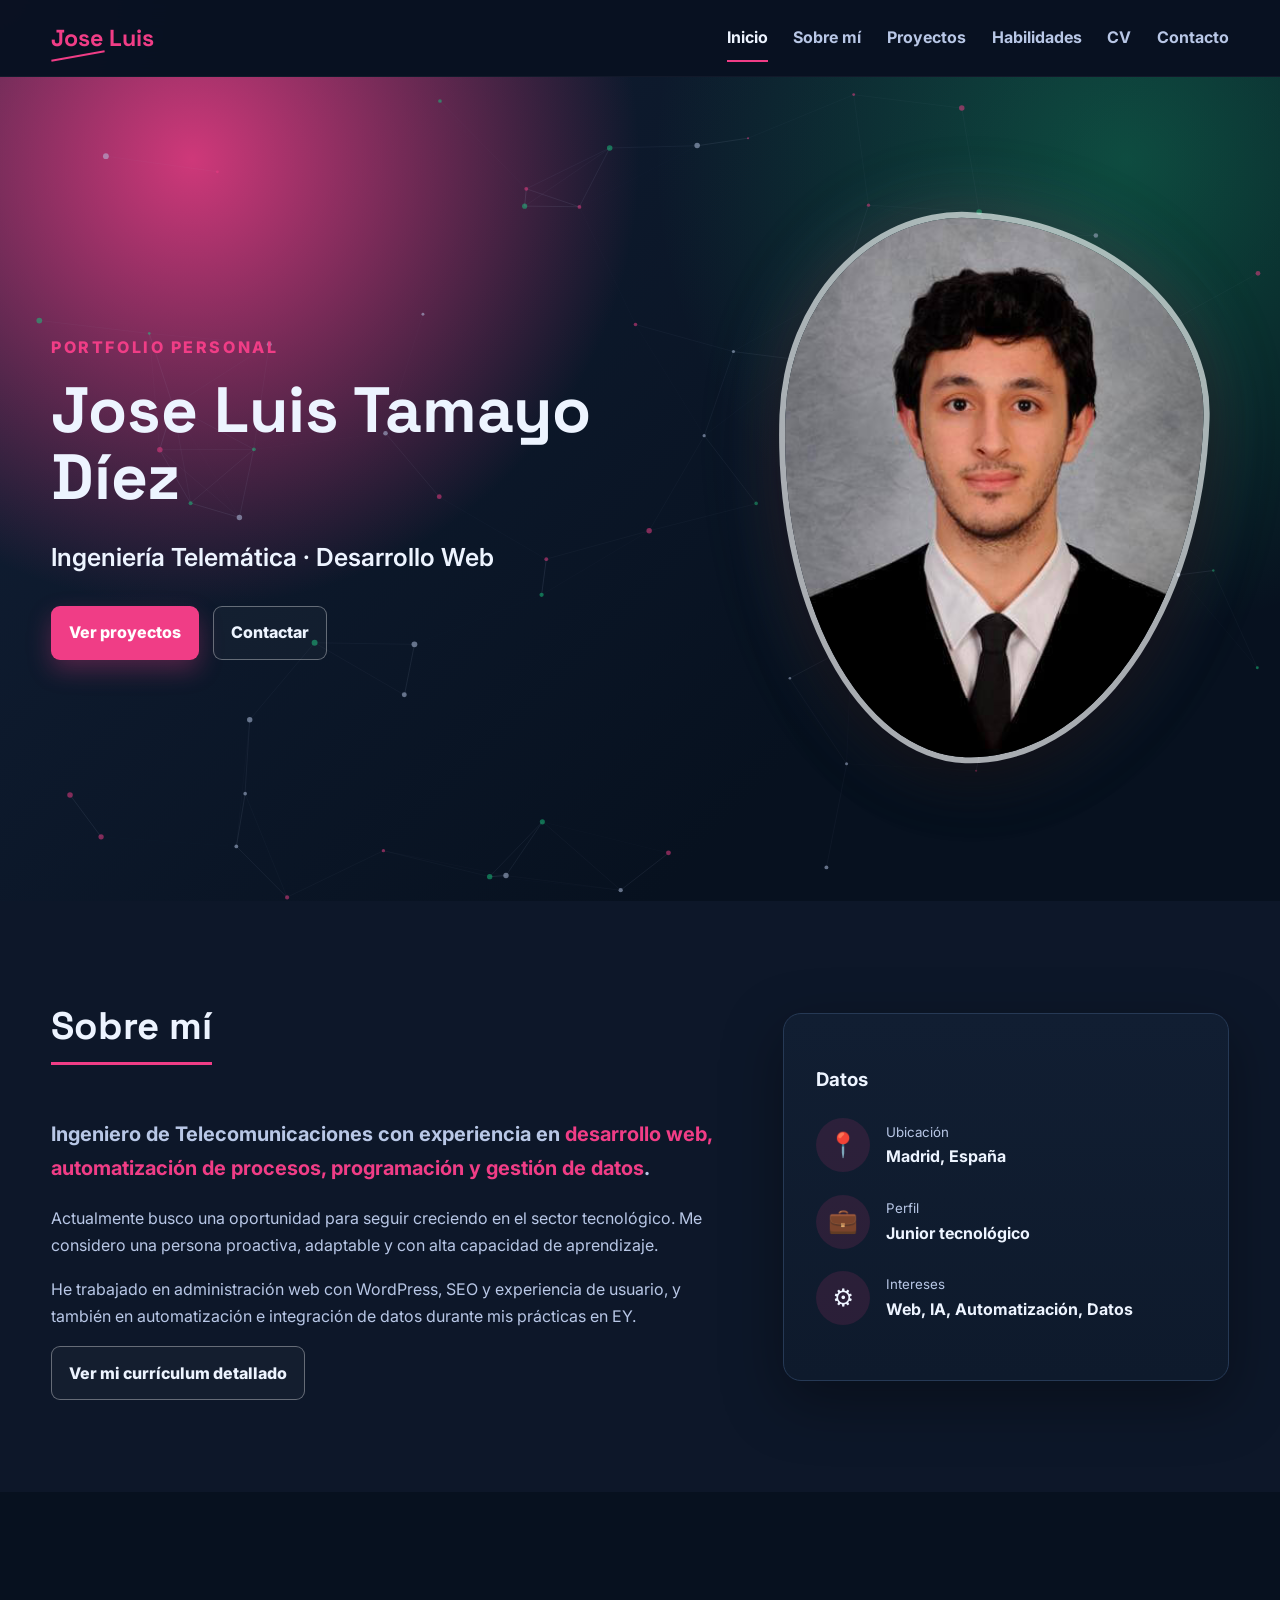
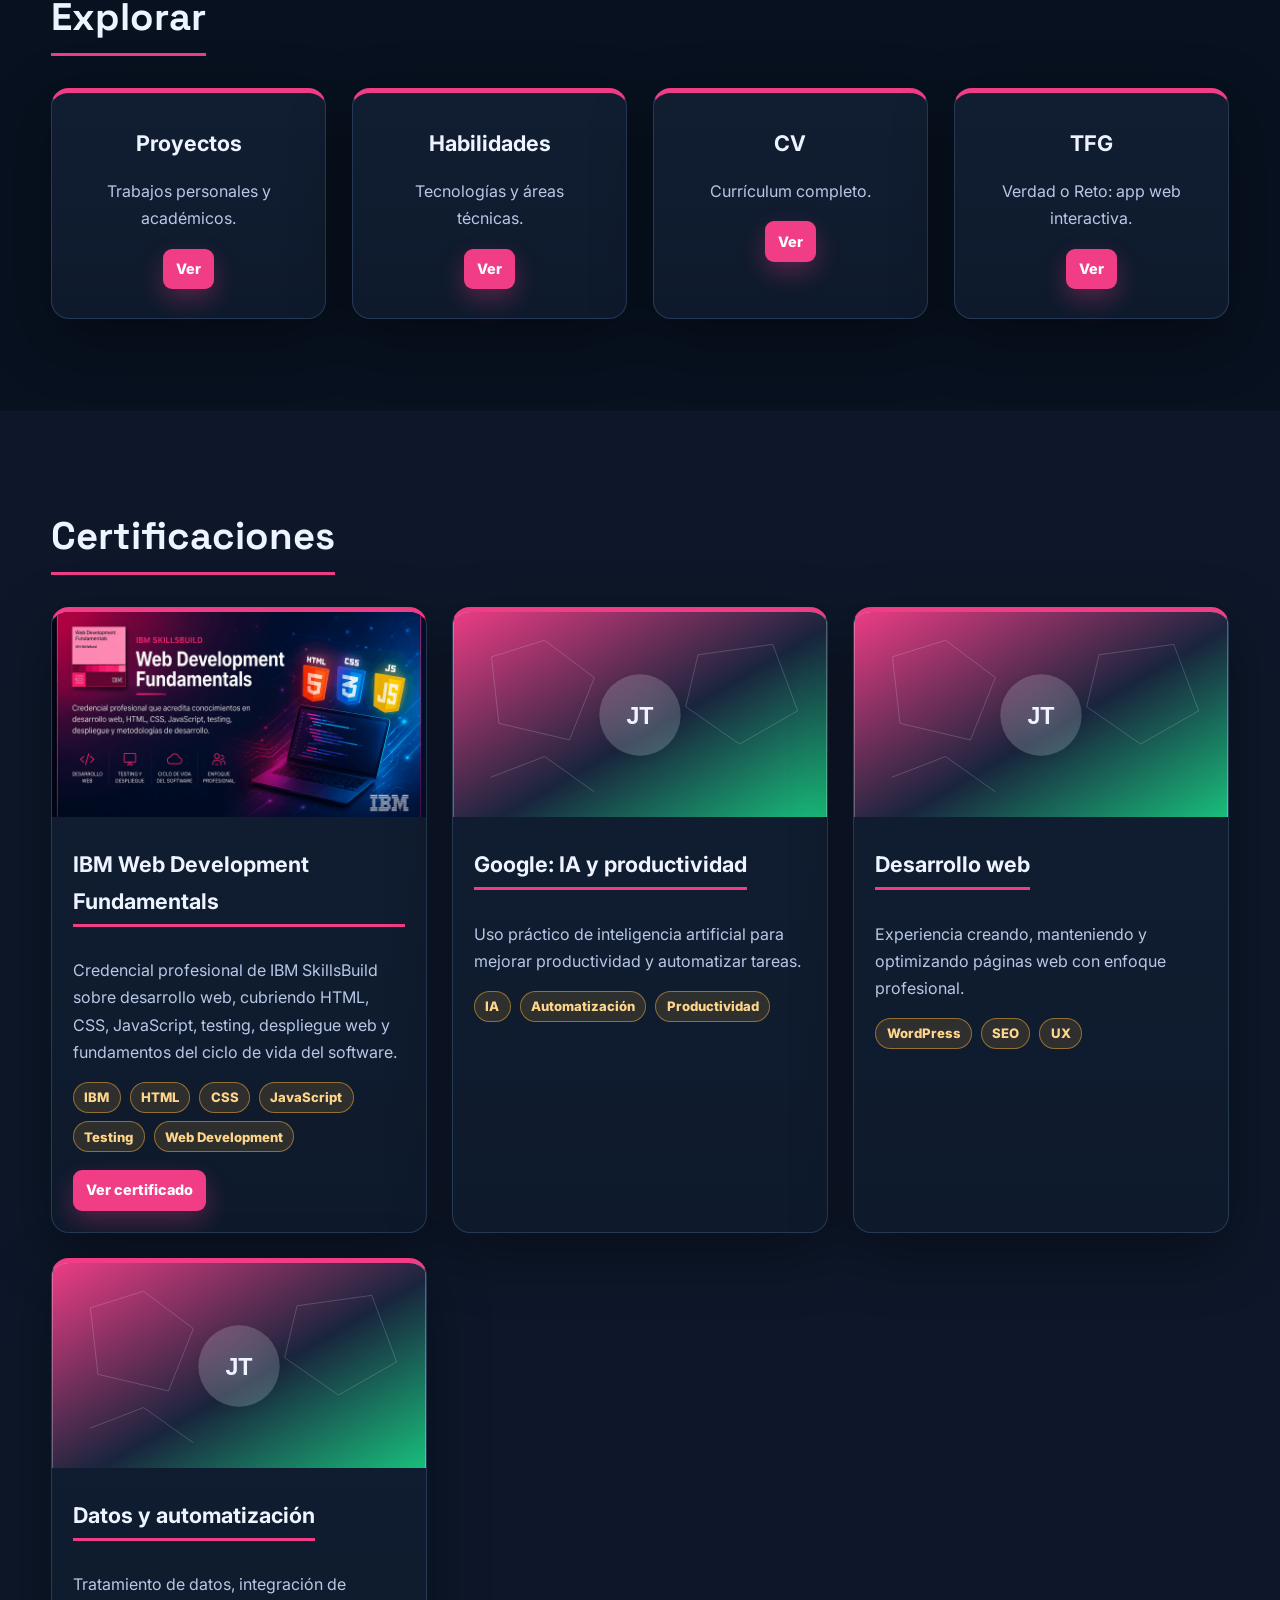
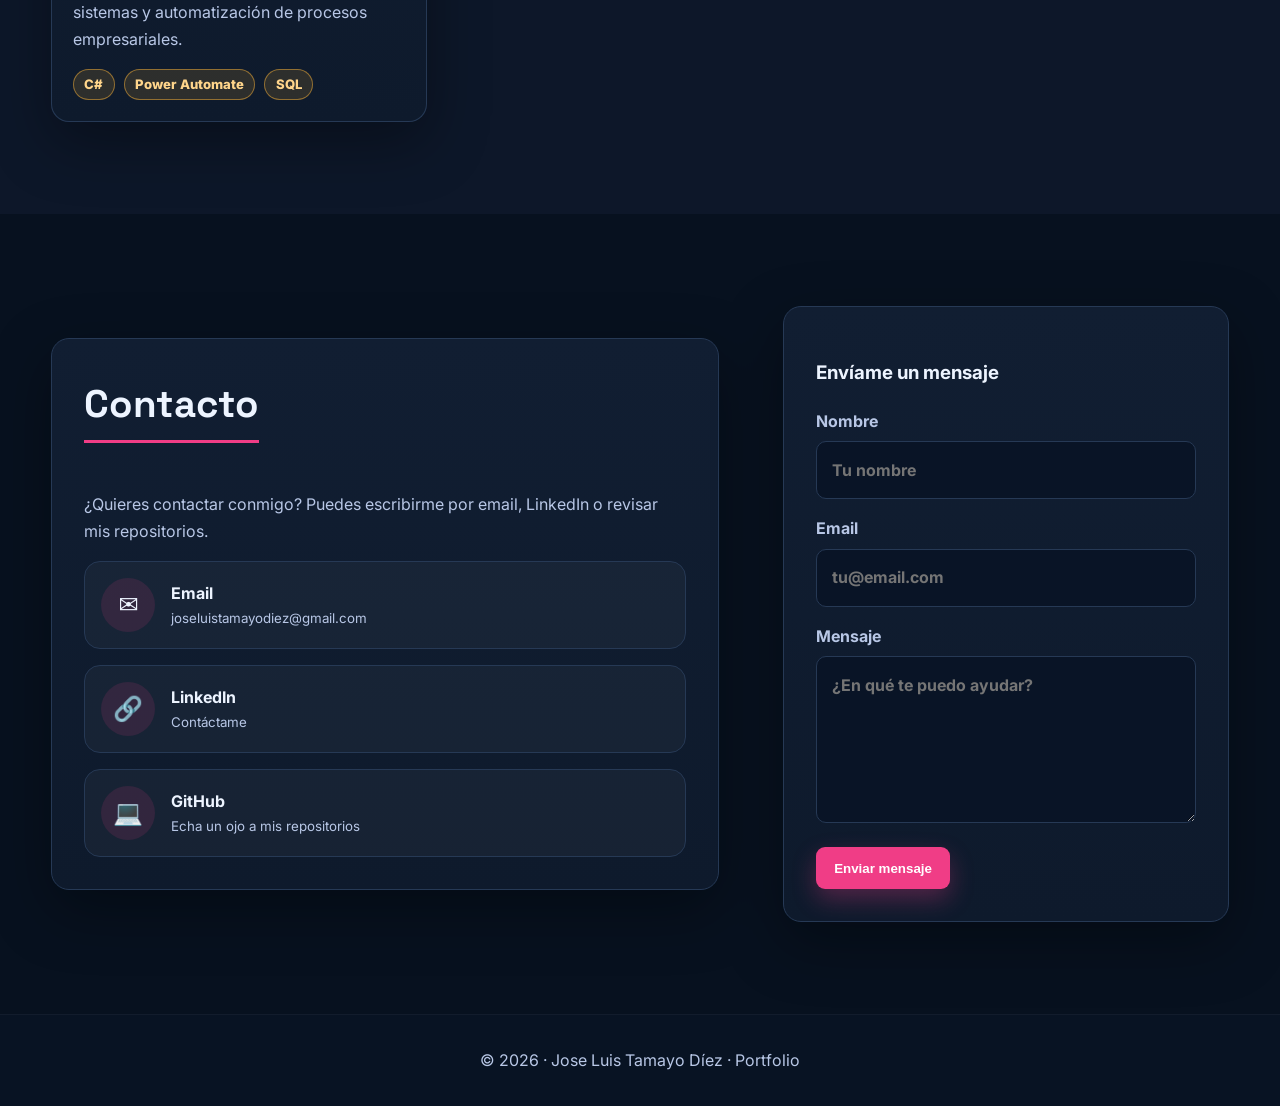
==== index.html @ ef187689 "README, imgs optimizadas, cv, certificado" ====
<!DOCTYPE html>
<html lang="es">

<head>
  <meta charset="UTF-8" />
  <meta name="viewport" content="width=device-width, initial-scale=1.0" />
  <title>Jose Luis Tamayo Díez | Portfolio</title>
  <meta name="description"
    content="Portfolio de Jose Luis Tamayo Díez: Ingeniería Telemática, desarrollo web, automatización, datos y tecnología." />
  <link rel="icon" href="images/favicon.svg" type="image/svg+xml" />
  <link rel="preconnect" href="https://fonts.googleapis.com">
  <link rel="preconnect" href="https://fonts.gstatic.com" crossorigin>
  <link
    href="https://fonts.googleapis.com/css2?family=Inter:wght@400;500;600;700;800&family=Space+Grotesk:wght@500;600;700&display=swap"
    rel="stylesheet">
  <link rel="stylesheet" href="css/styles.css" />
</head>

<body>
  <div id="mouse-glow"></div>
  <nav class="navbar">
    <div class="container nav-inner">
      <a class="brand" href="index.html#inicio">Jose Luis</a>
      <button class="menu-toggle" aria-label="Abrir menú">☰</button>
      <div class="nav-links">
        <a class="active" href="index.html#inicio">Inicio</a>
        <a href="index.html#sobre-mi">Sobre mí</a>
        <a href="proyectos.html">Proyectos</a>
        <a href="habilidades.html">Habilidades</a>
        <a href="cv.html">CV</a>
        <a href="index.html#contacto">Contacto</a>
      </div>
    </div>
  </nav>

  <header id="inicio" class="hero">
    <canvas id="particles"></canvas>
    <div class="container hero-grid">
      <div class="hero-copy reveal">
        <p class="eyebrow">Portfolio personal</p>
        <h1>Jose Luis Tamayo Díez</h1>
        <p id="typewriter" class="subtitle"></p>
        <div class="hero-actions">
          <a class="btn primary" href="proyectos.html">Ver proyectos</a>
          <a class="btn secondary" href="#contacto">Contactar</a>
        </div>
      </div>
      <div class="hero-photo reveal">
        <div class="photo-blob">
          <img src="images/miFoto.jpg" alt="Foto de Jose Luis" />
        </div>
      </div>
    </div>
  </header>

  <section id="sobre-mi" class="section section-alt">
    <div class="container two-columns">
      <div class="reveal">
        <h2>Sobre mí</h2>
        <p class="lead">Ingeniero de Telecomunicaciones con experiencia en <span>desarrollo web, automatización de
            procesos, programación y gestión de datos</span>.</p>
        <p>Actualmente busco una oportunidad para seguir creciendo en el sector tecnológico. Me considero una persona
          proactiva, adaptable y con alta capacidad de aprendizaje.</p>
        <p>He trabajado en administración web con WordPress, SEO y experiencia de usuario, y también en automatización e
          integración de datos durante mis prácticas en EY.</p>
        <a class="btn secondary" href="cv.html">Ver mi currículum detallado</a>
      </div>
      <aside class="panel reveal">
        <h3>Datos</h3>
        <div class="info-item"><span>📍</span>
          <div><small>Ubicación</small><strong>Madrid, España</strong></div>
        </div>
        <div class="info-item"><span>💼</span>
          <div><small>Perfil</small><strong>Junior tecnológico</strong></div>
        </div>
        <div class="info-item"><span>⚙️</span>
          <div><small>Intereses</small><strong>Web, IA, Automatización, Datos</strong></div>
        </div>
      </aside>
    </div>
  </section>

  <section class="section">
    <div class="container">
      <h2>Explorar</h2>
      <div class="cards four">
        <article class="mini-card reveal">
          <h3>Proyectos</h3>
          <p>Trabajos personales y académicos.</p><a class="btn small primary" href="proyectos.html">Ver</a>
        </article>
        <article class="mini-card reveal">
          <h3>Habilidades</h3>
          <p>Tecnologías y áreas técnicas.</p><a class="btn small primary" href="habilidades.html">Ver</a>
        </article>
        <article class="mini-card reveal">
          <h3>CV</h3>
          <p>Currículum completo.</p><a class="btn small primary" href="cv.html">Ver</a>
        </article>
        <article class="mini-card reveal">
          <h3>TFG</h3>
          <p>Verdad o Reto: app web interactiva.</p><a class="btn small primary" href="proyectos.html#tfg">Ver</a>
        </article>
      </div>
    </div>
  </section>

  <section class="section section-alt">
    <div class="container">
      <h2>Certificaciones</h2>
      <div class="cards three">
        <article class="card reveal">
          <img src="images/WDP.png" alt="IBM Web Development Fundamentals">
          <div class="card-body">
            <h3>IBM Web Development Fundamentals</h3>

            <p>
              Credencial profesional de IBM SkillsBuild sobre desarrollo web,
              cubriendo HTML, CSS, JavaScript, testing, despliegue web
              y fundamentos del ciclo de vida del software.
            </p>

            <div class="tags">
              <span>IBM</span>
              <span>HTML</span>
              <span>CSS</span>
              <span>JavaScript</span>
              <span>Testing</span>
              <span>Web Development</span>
            </div>

            <a class="btn small primary cert-btn" href="pdfs/IBMDesign.pdf" target="_blank">
              Ver certificado
            </a>
          </div>
        </article>
        <article class="card reveal">
          <img src="images/cert-ai.svg" alt="Certificación IA" />
          <div class="card-body">
            <h3>Google: IA y productividad</h3>
            <p>Uso práctico de inteligencia artificial para mejorar productividad y automatizar tareas.</p>
            <div class="tags"><span>IA</span><span>Automatización</span><span>Productividad</span></div>
          </div>
        </article>
        <article class="card reveal">
          <img src="images/cert-web.svg" alt="Desarrollo web" />
          <div class="card-body">
            <h3>Desarrollo web</h3>
            <p>Experiencia creando, manteniendo y optimizando páginas web con enfoque profesional.</p>
            <div class="tags"><span>WordPress</span><span>SEO</span><span>UX</span></div>
          </div>
        </article>
        <article class="card reveal">
          <img src="images/cert-data.svg" alt="Datos y automatización" />
          <div class="card-body">
            <h3>Datos y automatización</h3>
            <p>Tratamiento de datos, integración de sistemas y automatización de procesos empresariales.</p>
            <div class="tags"><span>C#</span><span>Power Automate</span><span>SQL</span></div>
          </div>
        </article>
      </div>
    </div>
  </section>

  <section id="contacto" class="section">
    <div class="container two-columns">
      <div class="panel reveal">
        <h2>Contacto</h2>
        <p>¿Quieres contactar conmigo? Puedes escribirme por email, LinkedIn o revisar mis repositorios.</p>
        <a class="contact-card" href="mailto:joseluistamayodiez@gmail.com"><span>✉️</span>
          <div><strong>Email</strong><small>joseluistamayodiez@gmail.com</small></div>
        </a>
        <a class="contact-card" href="https://www.linkedin.com/in/jose-luis-tamayo-diez/"
          target="_blank"><span>🔗</span>
          <div><strong>LinkedIn</strong><small>Contáctame</small></div>
        </a>
        <a class="contact-card" href="https://github.com/jltamayo2018" target="_blank"><span>💻</span>
          <div><strong>GitHub</strong><small>Echa un ojo a mis repositorios</small></div>
        </a>
      </div>
      <form class="panel reveal" name="contacto" method="POST" data-netlify="true" action="gracias.html">
        <input type="hidden" name="form-name" value="contacto" />
        <h3>Envíame un mensaje</h3>
        <label>Nombre<input name="nombre" required placeholder="Tu nombre" /></label>
        <label>Email<input name="email" type="email" required placeholder="tu@email.com" /></label>
        <label>Mensaje<textarea name="mensaje" rows="5" required
            placeholder="¿En qué te puedo ayudar?"></textarea></label>
        <button class="btn primary" type="submit">Enviar mensaje</button>
      </form>
    </div>
  </section>

  <button id="back-to-top" title="Volver arriba">↑</button>
  <footer>© 2026 · Jose Luis Tamayo Díez · Portfolio</footer>
  <script src="js/main.js"></script>
</body>

</html>
---- css/styles.css ----
:root {
    --bg: #07111f;
    --bg2: #0d1729;
    --panel: #111e32;
    --panel2: #0e1a2c;
    --txt: #edf4ff;
    --muted: #b8c7e6;
    --accent: #f03d86;
    --accent2: #19c37d;
    --gold: #d59b36;
    --border: #263955;
    --shadow: 0 20px 60px rgba(0, 0, 0, .35)
}

* {
    box-sizing: border-box
}

html {
    scroll-behavior: smooth
}

body {
    margin: 0;
    background: var(--bg);
    color: var(--txt);
    font-family: Inter, system-ui, sans-serif;
    font-size: 16px;
    line-height: 1.7
}

a {
    color: inherit;
    text-decoration: none
}

.container {
    width: min(1180px, 92%);
    margin-inline: auto
}

.navbar {
    position: sticky;
    top: 0;
    z-index: 50;
    background: rgba(9, 18, 34, .94);
    backdrop-filter: blur(14px);
    border-bottom: 1px solid rgba(255, 255, 255, .04)
}

.nav-inner {
    height: 76px;
    display: flex;
    align-items: center;
    justify-content: space-between
}

.brand {
    font-family: 'Space Grotesk', sans-serif;
    font-size: 1.45rem;
    font-weight: 700;
    color: var(--accent)
}

.brand:after {
    content: '';
    display: block;
    width: 54px;
    height: 2px;
    background: var(--accent);
    transform: rotate(-10deg);
    margin-top: -4px
}

.nav-links {
    display: flex;
    gap: 1.6rem;
    align-items: center
}

.nav-links a {
    font-weight: 700;
    color: var(--muted);
    position: relative
}

.nav-links a:hover,
.nav-links .active {
    color: var(--txt)
}

.nav-links a::after {
    content: '';
    position: absolute;
    left: 0;
    bottom: -10px;
    width: 0;
    height: 2px;
    background: var(--accent);
    transition: .25s
}

.nav-links a:hover::after,
.nav-links .active::after {
    width: 100%
}

.menu-toggle {
    display: none;
    background: none;
    border: 0;
    color: var(--txt);
    font-size: 1.8rem
}

.hero,
.page-hero {
    position: relative;
    overflow: hidden;
    background: radial-gradient(circle at 15% 10%, rgba(240, 61, 134, .85), transparent 34%), radial-gradient(circle at 88% 10%, rgba(25, 195, 125, .32), transparent 35%), linear-gradient(135deg, #122037 0%, #07111f 70%)
}

.hero {
    min-height: calc(100vh - 76px);
    display: flex;
    align-items: center
}

.page-hero {
    height: 320px;
    display: flex;
    align-items: center
}

.hero-grid {
    position: relative;
    z-index: 2;
    display: grid;
    grid-template-columns: 1.15fr .85fr;
    gap: 4rem;
    align-items: center
}

.hero h1,
.page-hero h1 {
    font-family: 'Space Grotesk', sans-serif;
    font-size: clamp(2.5rem, 5vw, 4.8rem);
    line-height: 1.05;
    margin: .2rem 0 1rem
}

.page-hero .container {
    position: relative;
    z-index: 2
}

.page-hero h1 {
    font-size: clamp(2.7rem, 5vw, 4.2rem)
}

.subtitle {
    font-size: clamp(1.1rem, 2vw, 1.55rem);
    font-weight: 600;
    color: var(--txt);
    min-height: 2.2rem
}

.eyebrow {
    text-transform: uppercase;
    letter-spacing: .16em;
    color: var(--accent);
    font-weight: 800
}

.hero-actions {
    display: flex;
    gap: .9rem;
    flex-wrap: wrap;
    margin-top: 1.7rem
}

.btn {
    display: inline-flex;
    align-items: center;
    justify-content: center;
    border-radius: 9px;
    padding: .78rem 1.05rem;
    font-weight: 800;
    border: 1px solid transparent;
    transition: .25s
}

.btn.primary {
    background: var(--accent);
    color: white;
    box-shadow: 0 10px 25px rgba(240, 61, 134, .3)
}

.btn.primary:hover {
    transform: translateY(-2px);
    box-shadow: 0 14px 34px rgba(240, 61, 134, .45)
}

.btn.secondary {
    border-color: rgba(255, 255, 255, .35);
    color: var(--txt);
    background: rgba(255, 255, 255, .03)
}

.btn.secondary:hover {
    border-color: var(--accent);
    color: white
}

.btn.small {
    padding: .45rem .75rem;
    font-size: .9rem
}

.hero-photo {
    display: flex;
    justify-content: center;
    align-items: center;
}

.photo-blob {
    width: min(430px, 100%);
    aspect-ratio: 0.78;
    overflow: hidden;
    border: 6px solid rgba(255, 255, 255, .65);
    border-radius: 42% 58% 54% 46% / 38% 36% 64% 62%;
    box-shadow:
        0 25px 50px rgba(0, 0, 0, .45),
        0 0 70px rgba(240, 61, 134, .18),
        0 0 90px rgba(25, 195, 125, .12);
    transform: rotate(2deg);
}

.photo-blob img {
    width: 100%;
    height: 100%;
    object-fit: cover;
    object-position: center;
    transform: rotate(-2deg) scale(1.04);
    display: block;
}

.section {
    padding: 92px 0
}

.section-alt {
    background: var(--bg2)
}

h2 {
    font-family: 'Space Grotesk', sans-serif;
    font-size: clamp(2rem, 3vw, 2.8rem);
    margin: 0 0 2rem;
    display: inline-block;
    position: relative
}

h2::after,
.card h3::after {
    content: '';
    display: block;
    width: 100%;
    height: 3px;
    background: var(--accent);
    margin-top: .25rem
}

.lead {
    font-size: 1.25rem;
    font-weight: 700
}

.lead span {
    color: var(--accent)
}

p {
    color: var(--muted)
}

.two-columns {
    display: grid;
    grid-template-columns: 1.2fr .8fr;
    gap: 4rem;
    align-items: center
}

.panel,
.mini-card,
.card {
    background: linear-gradient(180deg, var(--panel), var(--panel2));
    border: 1px solid var(--border);
    border-radius: 18px;
    box-shadow: var(--shadow)
}

.panel {
    padding: 2rem
}

.info-item {
    display: flex;
    gap: 1rem;
    align-items: center;
    margin: 1.4rem 0
}

.info-item span,
.contact-card span {
    width: 54px;
    height: 54px;
    display: grid;
    place-items: center;
    border-radius: 50%;
    background: rgba(240, 61, 134, .12);
    font-size: 1.5rem
}

.info-item small,
.contact-card small {
    display: block;
    color: var(--muted)
}

.info-item strong {
    color: var(--txt)
}

.cards {
    display: grid;
    gap: 1.6rem
}

.cards.three {
    grid-template-columns: repeat(3, 1fr)
}

.cards.four {
    grid-template-columns: repeat(4, 1fr)
}

.mini-card {
    padding: 1.8rem;
    text-align: center;
    border-top: 5px solid var(--accent)
}

.mini-card h3 {
    font-size: 1.35rem;
    margin: .2rem 0
}

.card {
    overflow: hidden;
    border-top: 5px solid var(--accent);
    transition: .25s
}

.card:hover {
    transform: translateY(-7px);
    border-color: rgba(240, 61, 134, .75)
}

.card img {
    width: 100%;
    height: 205px;
    object-fit: cover;
    background: #eaf1ff
}

.skill img {
    height: 170px
}

.card-body {
    padding: 1.3rem
}

.card h3 {
    display: inline-block;
    margin: 0 0 .9rem;
    font-size: 1.35rem
}

.card ul {
    color: var(--txt);
    padding-left: 1.2rem
}

.tags {
    display: flex;
    gap: .55rem;
    flex-wrap: wrap;
    margin-top: 1rem
}

.tags span {
    font-size: .82rem;
    font-weight: 800;
    color: #ffd58b;
    background: rgba(213, 155, 54, .16);
    border: 1px solid rgba(213, 155, 54, .6);
    border-radius: 999px;
    padding: .2rem .65rem
}

.contact-card {
    display: flex;
    align-items: center;
    gap: 1rem;
    background: rgba(255, 255, 255, .035);
    border: 1px solid var(--border);
    border-radius: 16px;
    padding: 1rem;
    margin-top: 1rem
}

.contact-card:hover {
    border-color: var(--accent)
}

form label {
    display: block;
    color: var(--muted);
    font-weight: 700;
    margin-bottom: 1rem
}

input,
textarea {
    width: 100%;
    margin-top: .4rem;
    background: #091426;
    border: 1px solid var(--border);
    color: var(--txt);
    border-radius: 10px;
    padding: .9rem;
    font: inherit
}

input:focus,
textarea:focus {
    outline: 2px solid rgba(240, 61, 134, .35);
    border-color: var(--accent)
}

footer {
    text-align: center;
    padding: 2rem;
    color: var(--muted);
    background: #081323;
    border-top: 1px solid rgba(255, 255, 255, .04)
}

#back-to-top {
    position: fixed;
    right: 28px;
    bottom: 28px;
    width: 58px;
    height: 58px;
    border-radius: 50%;
    border: 0;
    background: var(--accent);
    color: white;
    font-size: 2rem;
    font-weight: 800;
    box-shadow: 0 12px 30px rgba(240, 61, 134, .35);
    opacity: 0;
    visibility: hidden;
    transition: .25s;
    z-index: 40
}

#back-to-top.show {
    opacity: 1;
    visibility: visible
}

.page-content {
    margin-top: -40px;
    position: relative;
    z-index: 3;
    padding-bottom: 80px
}

.cv-panel {
    max-width: 850px;
    margin: auto
}

#particles {
    position: absolute;
    inset: 0;
    width: 100%;
    height: 100%;
    opacity: .8
}

#mouse-glow {
    position: fixed;
    width: 420px;
    height: 420px;
    border-radius: 50%;
    background: radial-gradient(circle, rgba(240, 61, 134, .13), transparent 60%);
    pointer-events: none;
    z-index: 0;
    transform: translate(-50%, -50%)
}

.reveal {
    opacity: 0;
    transform: translateY(35px);
    transition: opacity .7s ease, transform .7s ease
}

.reveal.visible {
    opacity: 1;
    transform: translateY(0)
}

@media(max-width:900px) {
    .menu-toggle {
        display: block
    }

    .nav-links {
        display: none;
        position: absolute;
        top: 76px;
        left: 0;
        right: 0;
        background: #091222;
        padding: 1rem 4%;
        flex-direction: column;
        align-items: flex-start
    }

    .nav-links.open {
        display: flex
    }

    .hero-grid,
    .two-columns {
        grid-template-columns: 1fr
    }

    .cards.three,
    .cards.four {
        grid-template-columns: 1fr
    }

    .hero {
        padding: 70px 0
    }

    .hero-photo {
        order: -1
    }

    .photo-blob {
        max-width: 310px;
    }

    .section {
        padding: 70px 0
    }

    .page-hero {
        height: 260px
    }
}

.project-carousel {
  position: relative;
  width: 100%;
  height: 205px;
  overflow: hidden;
  background: #eaf1ff;
}

.project-carousel .carousel-slide {
  display: none;
  width: 100%;
  height: 100%;
  object-fit: cover;
}

.project-carousel .carousel-slide.active {
  display: block;
}

.carousel-btn {
  position: absolute;
  top: 50%;
  transform: translateY(-50%);
  z-index: 5;
  width: 42px;
  height: 42px;
  border: 0;
  border-radius: 50%;
  background: rgba(255, 255, 255, .65);
  color: #0d1729;
  font-size: 2rem;
  line-height: 1;
  cursor: pointer;
}

.carousel-btn.prev {
  left: 10px;
}

.carousel-btn.next {
  right: 10px;
}

.project-actions {
  display: flex;
  gap: .6rem;
  flex-wrap: wrap;
  margin-top: 1.2rem;
}

/* =========================
   CV PAGE
========================= */

.cv-layout {
    display: grid;
    grid-template-columns: 340px 1fr;
    gap: 2rem;
    align-items: start;
}

.cv-sidebar,
.cv-main {
    display: flex;
    flex-direction: column;
    gap: 1.5rem;
}

.cv-profile {
    text-align: center;
}

.cv-profile img {
    width: 180px;
    height: 180px;
    object-fit: cover;
    border-radius: 50%;
    border: 4px solid var(--accent);
    margin-bottom: 1rem;
}

.cv-role {
    color: var(--accent);
    font-weight: 800;
    text-transform: uppercase;
    letter-spacing: .08em;
    font-size: .85rem;
    margin-bottom: .5rem;
}

.cv-profile h2 {
    margin: 0 0 1rem;
    font-size: 1.6rem;
}

.cv-profile h2::after {
    display: none;
}

.cv-item {
    padding-bottom: 1.2rem;
    margin-bottom: 1.2rem;
    border-bottom: 1px solid rgba(255,255,255,.08);
}

.cv-item:last-child {
    border-bottom: 0;
    margin-bottom: 0;
    padding-bottom: 0;
}

.cv-item h4 {
    color: var(--accent);
    margin: 0 0 .35rem;
}

.cv-item small {
    display: block;
    color: var(--muted);
    font-weight: 700;
    margin-bottom: .75rem;
}

.cv-item.compact {
    display: flex;
    justify-content: space-between;
    align-items: center;
}

.cv-item.compact h4,
.cv-item.compact small {
    margin: 0;
}

.cv-skills {
    display: grid;
    grid-template-columns: repeat(2, 1fr);
    gap: 1.2rem;
}

.cv-skills h4 {
    color: var(--accent);
    margin-bottom: .35rem;
}

.cv-skills p {
    margin: 0;
}

.cv-main h3,
.cv-sidebar h3 {
    margin-top: 0;
}

.cv-main h3::after,
.cv-sidebar h3::after {
    width: 100%;
}

@media(max-width: 900px) {

    .cv-layout {
        grid-template-columns: 1fr;
    }

    .cv-skills {
        grid-template-columns: 1fr;
    }

    .cv-item.compact {
        flex-direction: column;
        align-items: flex-start;
        gap: .3rem;
    }

    .cv-profile img {
        width: 150px;
        height: 150px;
    }
}

.cv-contact h3 {
    padding-bottom: .8rem;
    border-bottom: 1px solid rgba(255, 255, 255, .08);
    margin-bottom: 1.2rem;
}

.cv-contact-item {
    display: flex;
    align-items: center;
    gap: .9rem;
    color: var(--muted);
    margin-bottom: 1rem;
}

.cv-contact-item:last-child {
    margin-bottom: 0;
}

.cv-contact-item span {
    color: var(--accent);
    font-size: 1.25rem;
    width: 24px;
    display: inline-flex;
    justify-content: center;
}

.cv-contact-item p {
    margin: 0;
    line-height: 1.4;
}

.cv-contact-item:hover p {
    color: var(--txt);
}

.cert-btn {
    margin-top: 18px;
}
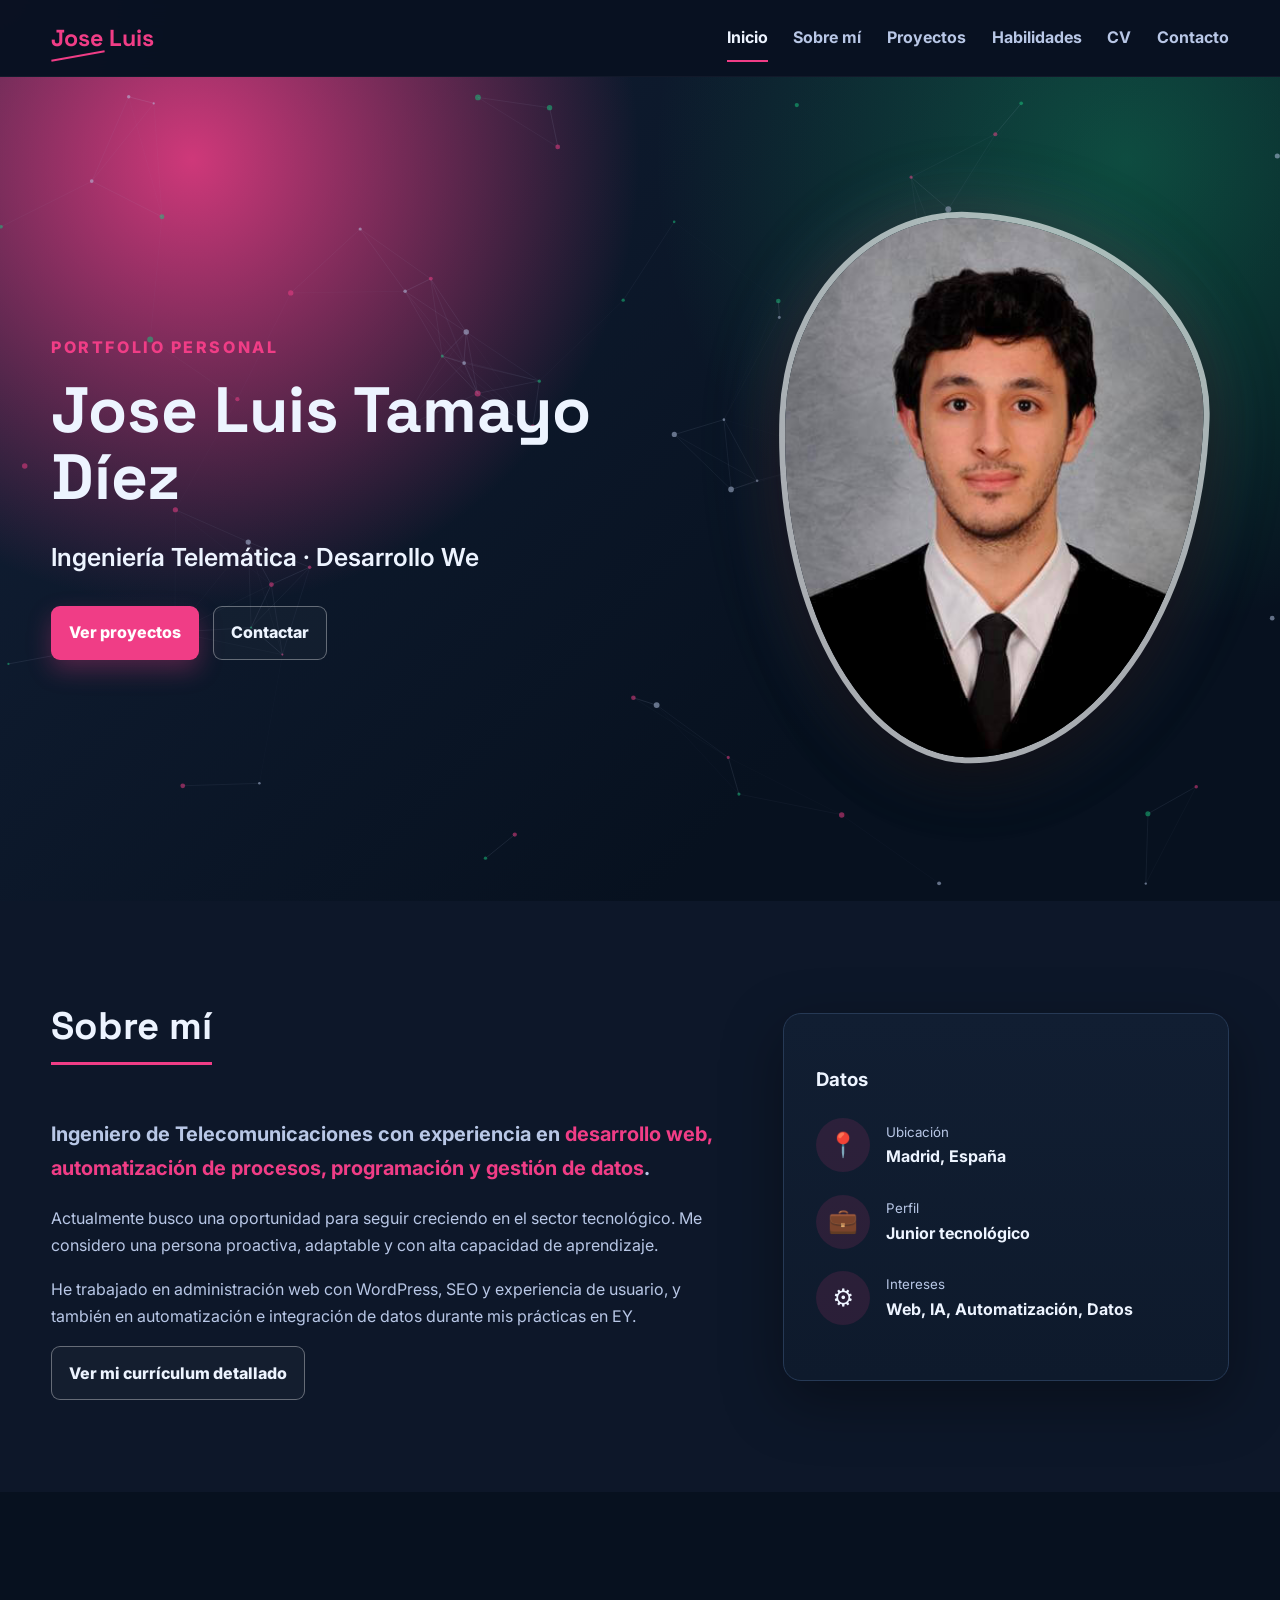
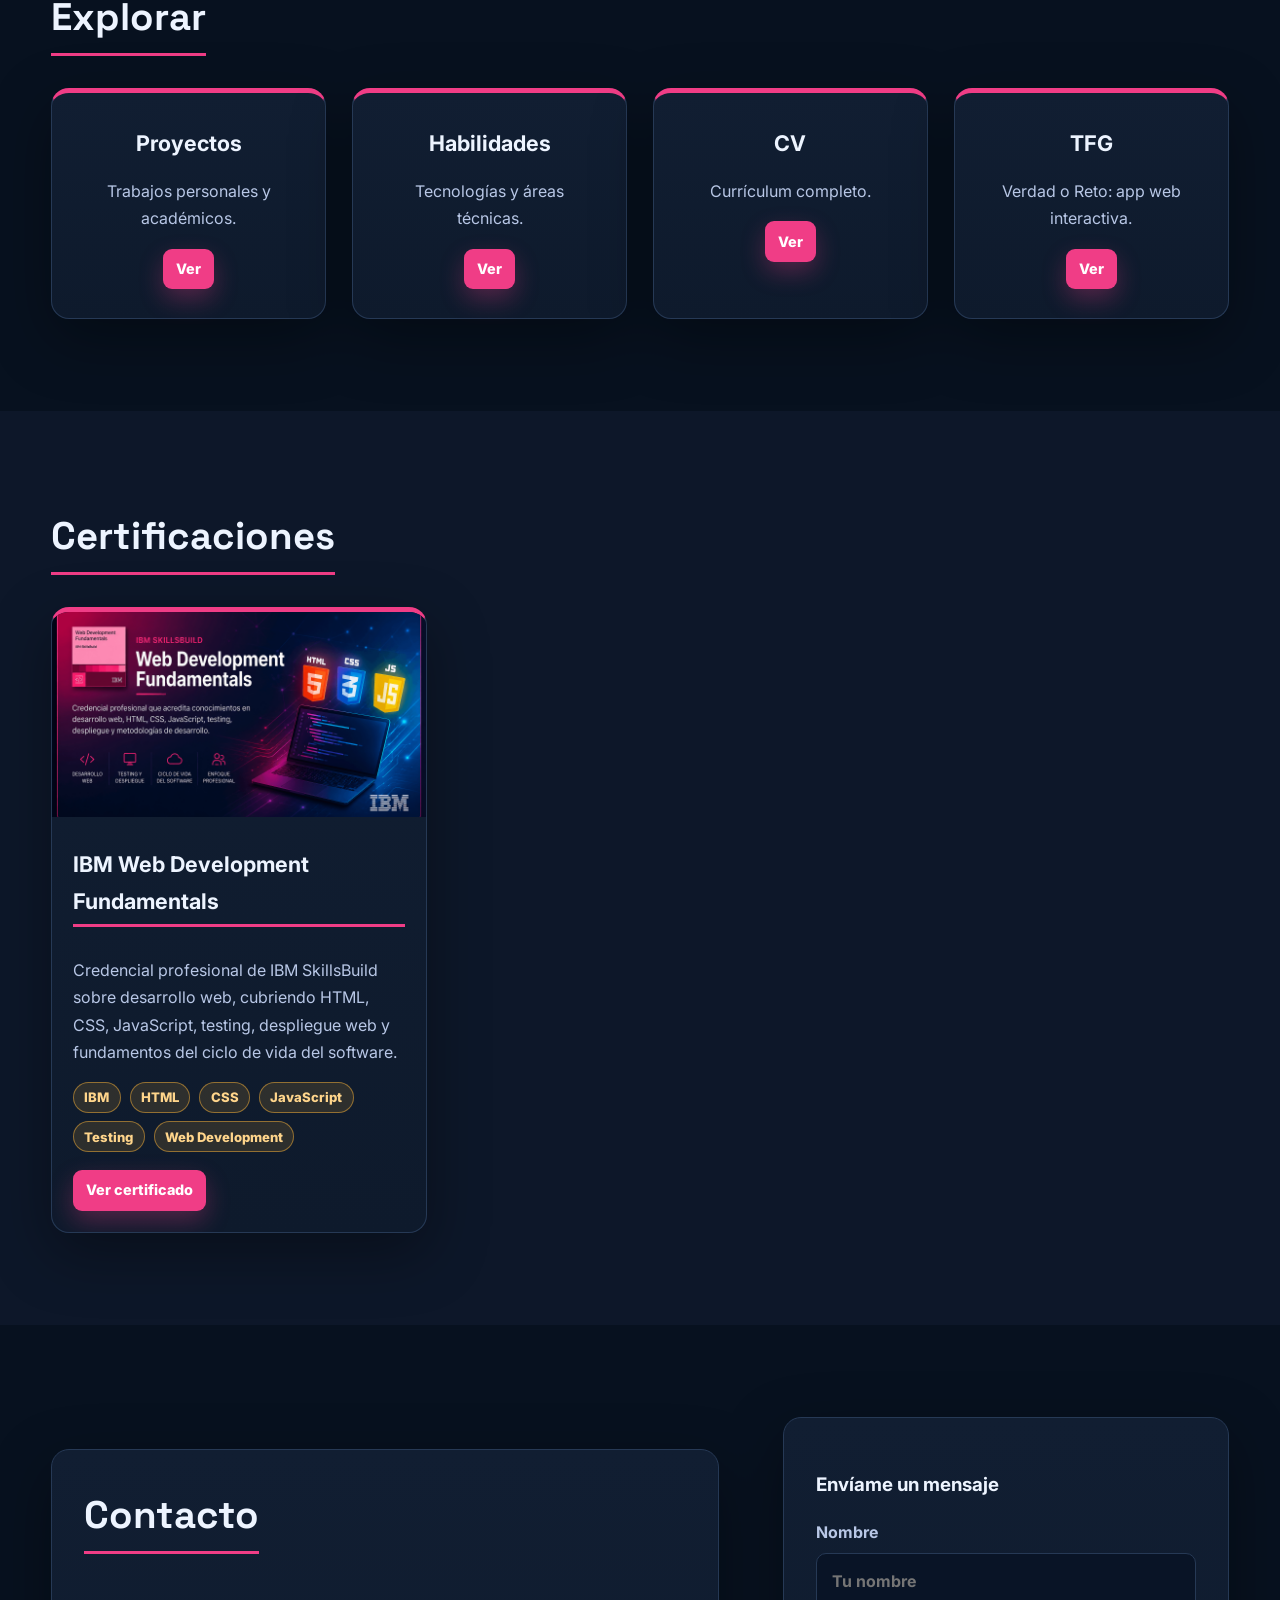
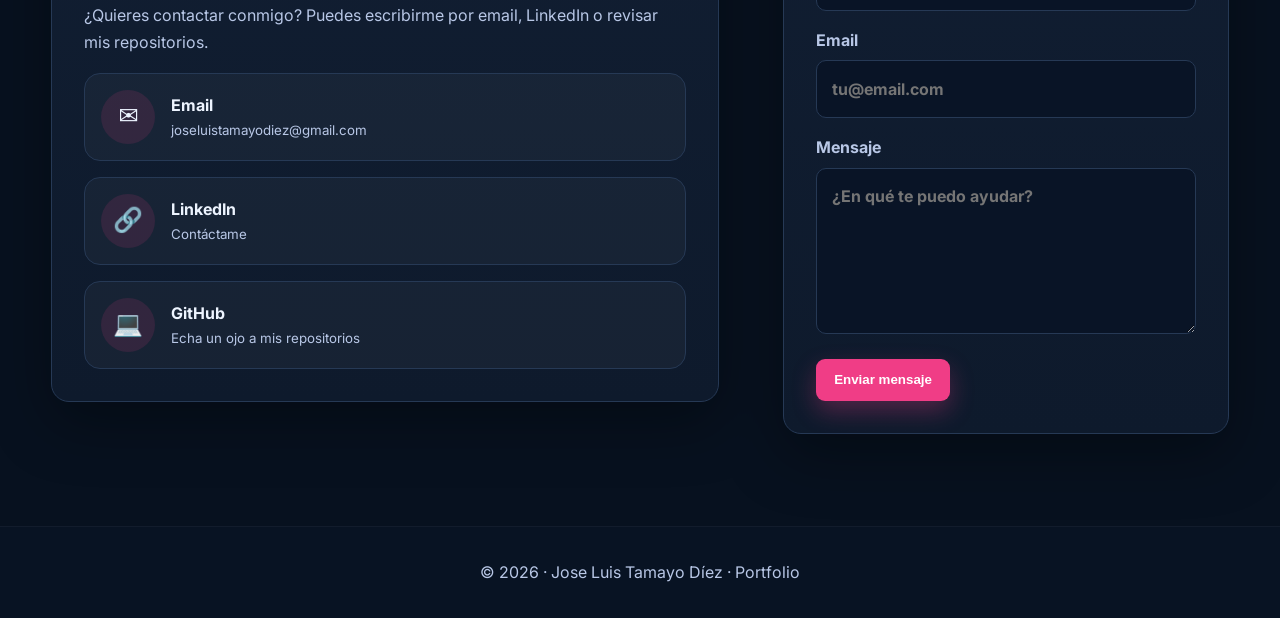
==== commit 695e1e2f: "certificados" ====
--- a/index.html
+++ b/index.html
@@ -133,30 +133,6 @@
             </a>
           </div>
         </article>
-        <article class="card reveal">
-          <img src="images/cert-ai.svg" alt="Certificación IA" />
-          <div class="card-body">
-            <h3>Google: IA y productividad</h3>
-            <p>Uso práctico de inteligencia artificial para mejorar productividad y automatizar tareas.</p>
-            <div class="tags"><span>IA</span><span>Automatización</span><span>Productividad</span></div>
-          </div>
-        </article>
-        <article class="card reveal">
-          <img src="images/cert-web.svg" alt="Desarrollo web" />
-          <div class="card-body">
-            <h3>Desarrollo web</h3>
-            <p>Experiencia creando, manteniendo y optimizando páginas web con enfoque profesional.</p>
-            <div class="tags"><span>WordPress</span><span>SEO</span><span>UX</span></div>
-          </div>
-        </article>
-        <article class="card reveal">
-          <img src="images/cert-data.svg" alt="Datos y automatización" />
-          <div class="card-body">
-            <h3>Datos y automatización</h3>
-            <p>Tratamiento de datos, integración de sistemas y automatización de procesos empresariales.</p>
-            <div class="tags"><span>C#</span><span>Power Automate</span><span>SQL</span></div>
-          </div>
-        </article>
       </div>
     </div>
   </section>
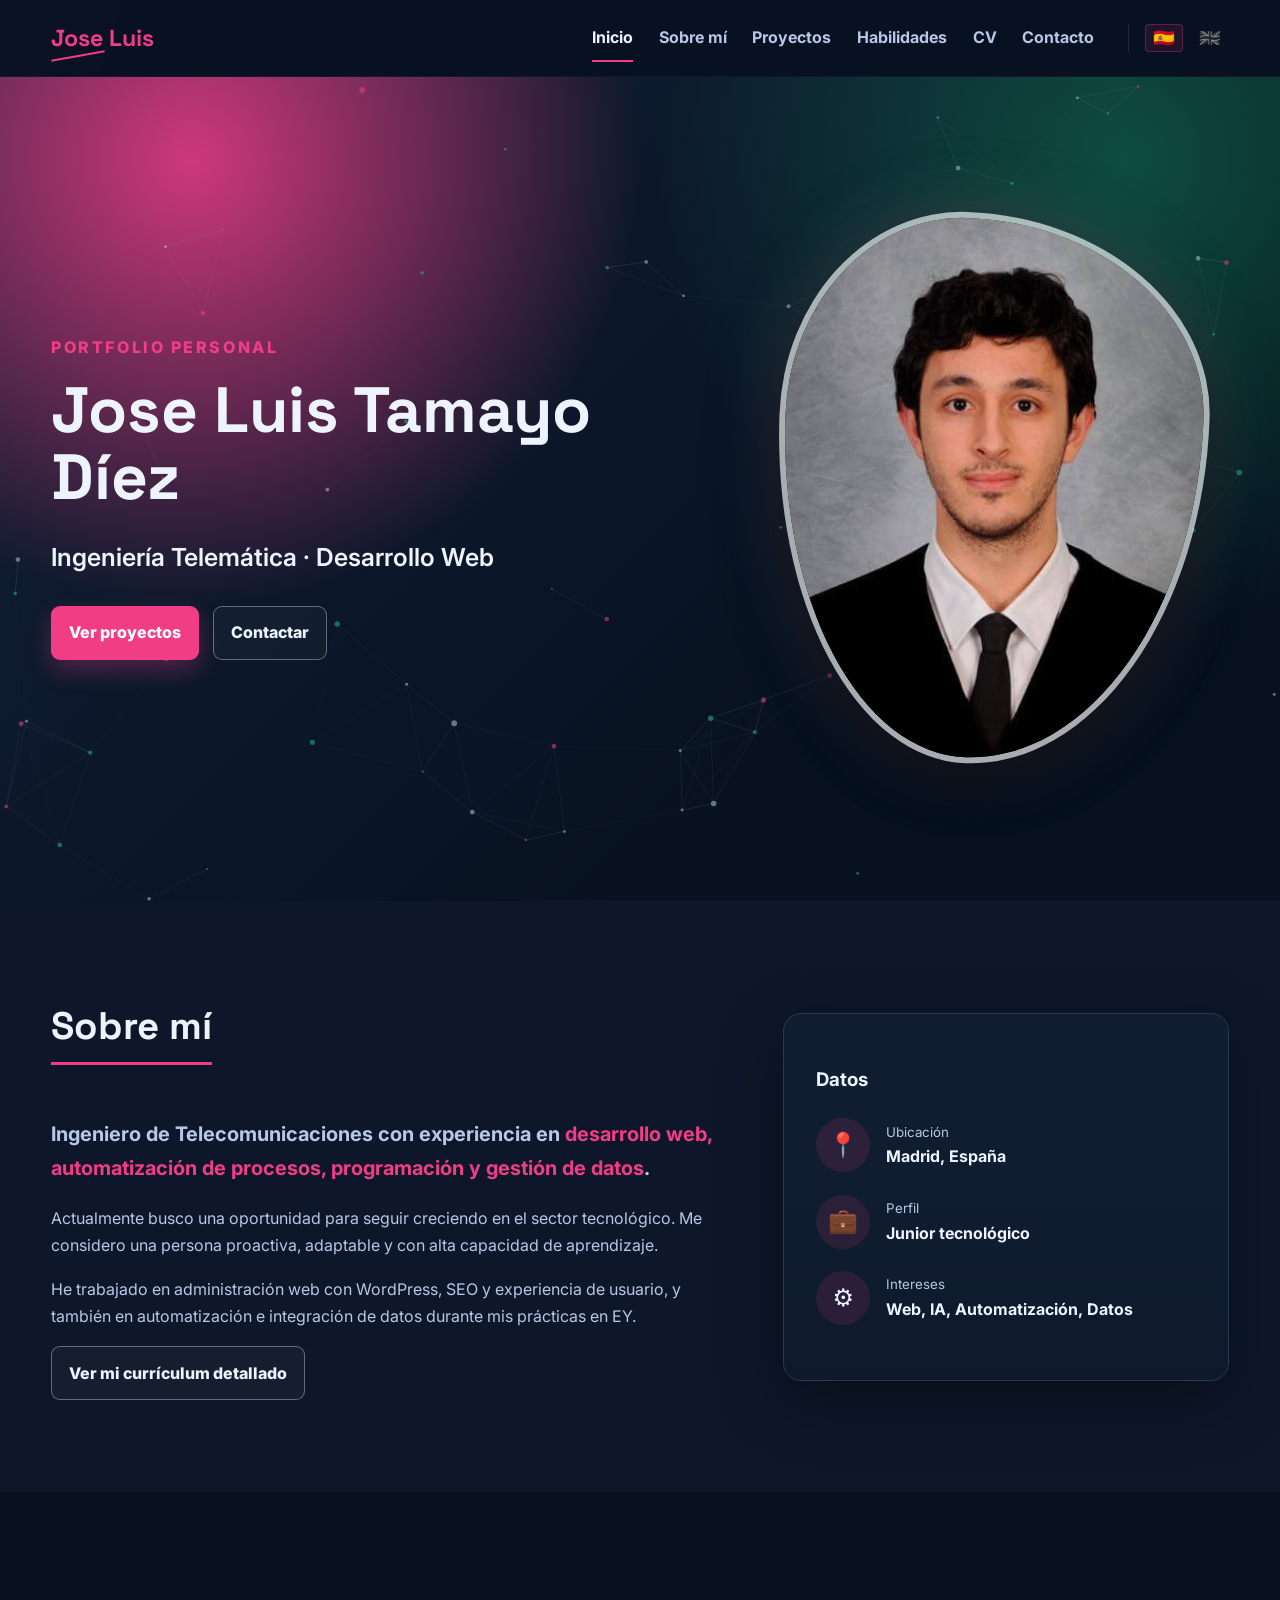
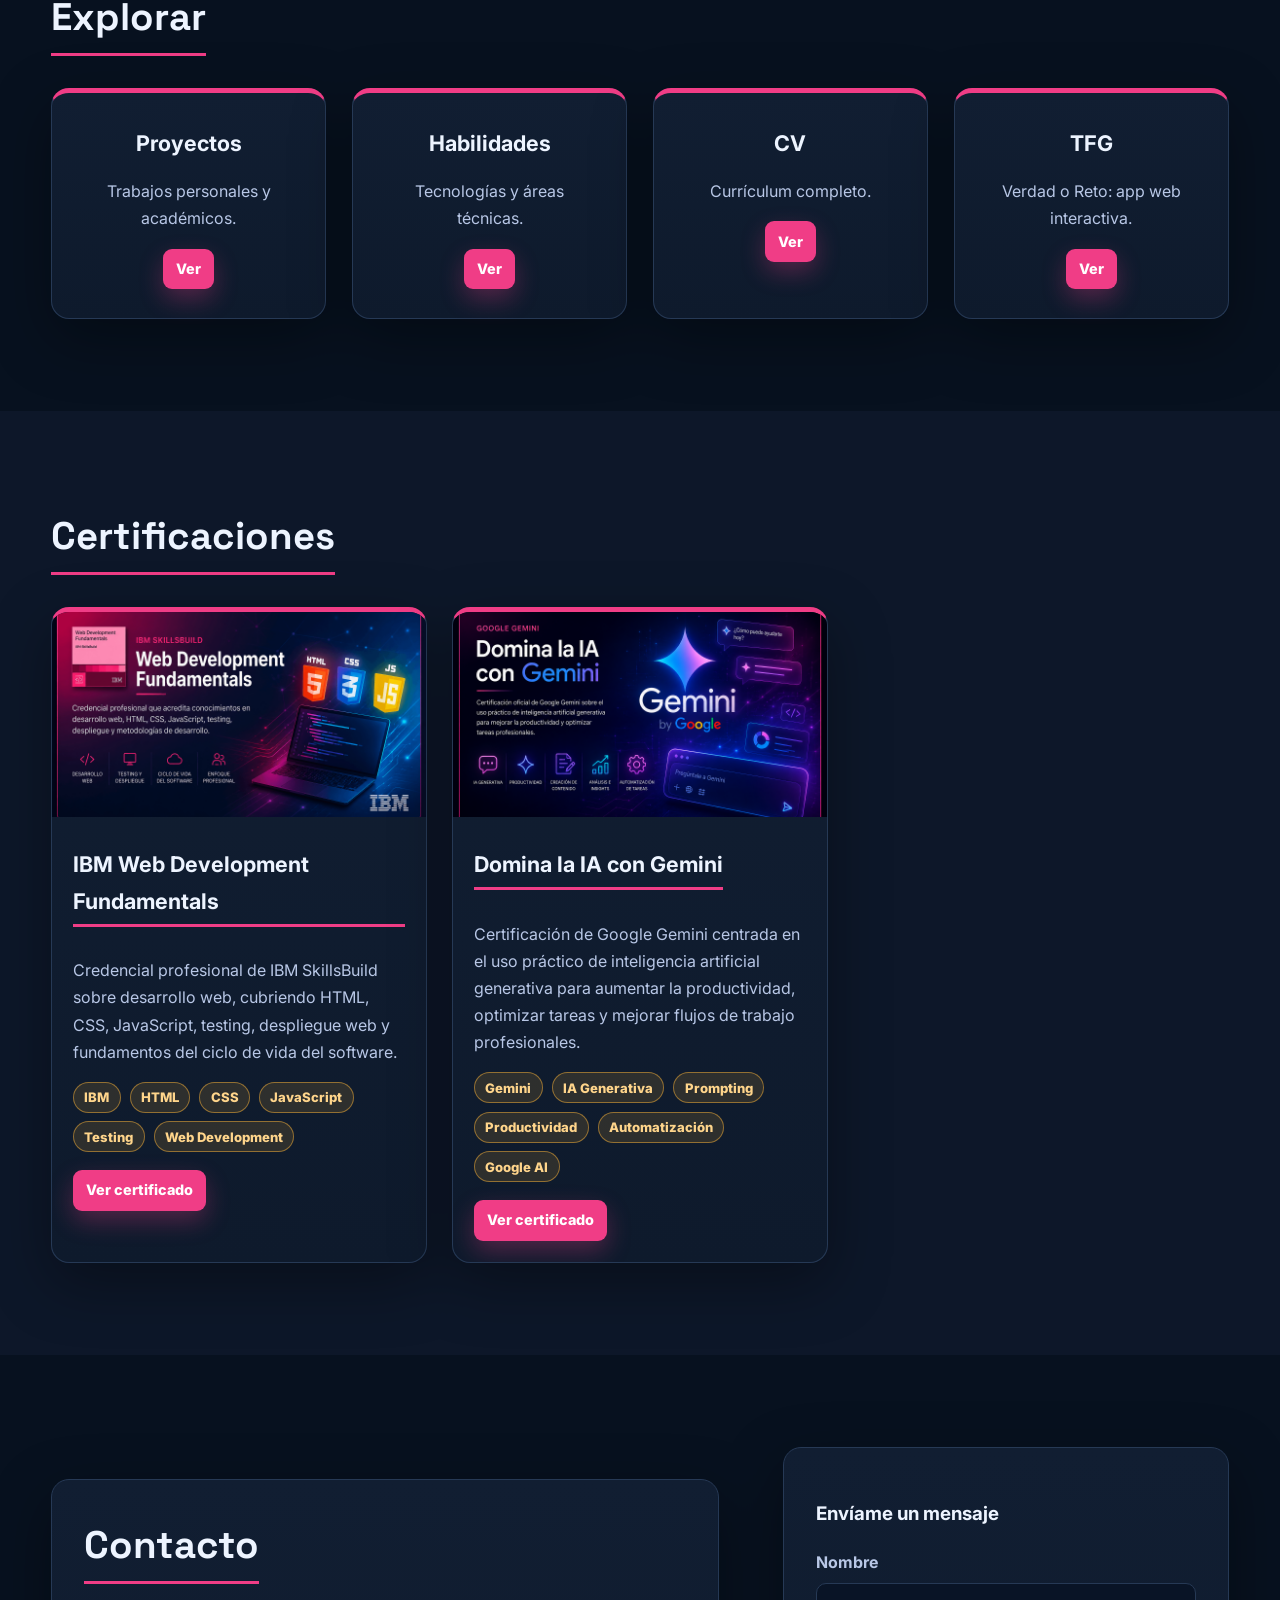
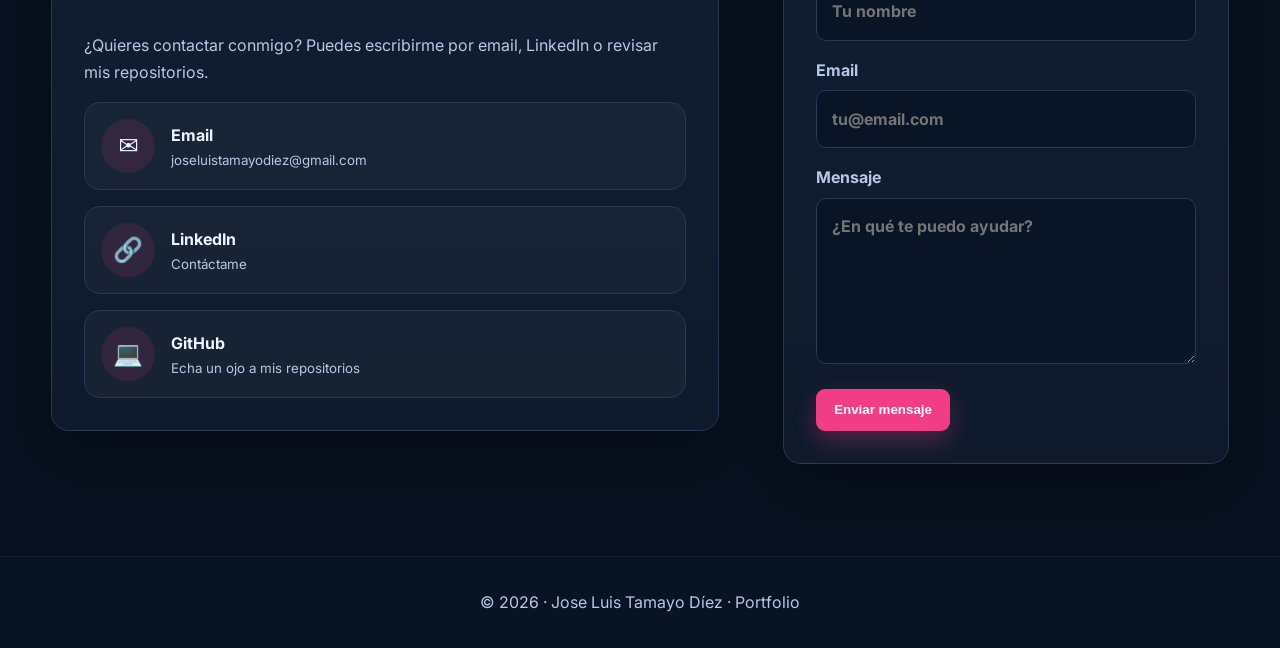
==== commit 7e8f5efd: "páginas en inglés + 404 + certificado" ====
--- a/index.html
+++ b/index.html
@@ -14,6 +14,11 @@
     href="https://fonts.googleapis.com/css2?family=Inter:wght@400;500;600;700;800&family=Space+Grotesk:wght@500;600;700&display=swap"
     rel="stylesheet">
   <link rel="stylesheet" href="css/styles.css" />
+
+  <meta property="og:title" content="Jose Luis Tamayo Díez | Portfolio" />
+  <meta property="og:description" content="Ingeniero de Telecomunicaciones, desarrollo web, automatización y datos." />
+  <meta property="og:image" content="https://tusitio.netlify.app/images/portada-compartir.jpg" />
+  <meta property="og:url" content="https://joseluistamayo.netlify.app" />
 </head>
 
 <body>
@@ -29,6 +34,11 @@
         <a href="habilidades.html">Habilidades</a>
         <a href="cv.html">CV</a>
         <a href="index.html#contacto">Contacto</a>
+
+        <div class="lang-switch">
+          <span class="active" title="Español">🇪🇸</span>
+          <a href="index-en.html" title="Switch to English">🇬🇧</a>
+        </div>
       </div>
     </div>
   </nav>
@@ -129,6 +139,32 @@
             </div>
 
             <a class="btn small primary cert-btn" href="pdfs/IBMDesign.pdf" target="_blank">
+              Ver certificado
+            </a>
+          </div>
+        </article>
+        <article class="card reveal">
+          <img src="images/gemini-ai.png" alt="Domina la IA con Gemini">
+
+          <div class="card-body">
+            <h3>Domina la IA con Gemini</h3>
+
+            <p>
+              Certificación de Google Gemini centrada en el uso práctico de
+              inteligencia artificial generativa para aumentar la productividad,
+              optimizar tareas y mejorar flujos de trabajo profesionales.
+            </p>
+
+            <div class="tags">
+              <span>Gemini</span>
+              <span>IA Generativa</span>
+              <span>Prompting</span>
+              <span>Productividad</span>
+              <span>Automatización</span>
+              <span>Google AI</span>
+            </div>
+
+            <a class="btn small primary cert-btn" href="pdfs/domina_la_ia_con_gemini.pdf" target="_blank">
               Ver certificado
             </a>
           </div>
--- a/css/styles.css
+++ b/css/styles.css
@@ -577,53 +577,53 @@
 }
 
 .project-carousel {
-  position: relative;
-  width: 100%;
-  height: 205px;
-  overflow: hidden;
-  background: #eaf1ff;
+    position: relative;
+    width: 100%;
+    height: 205px;
+    overflow: hidden;
+    background: #eaf1ff;
 }
 
 .project-carousel .carousel-slide {
-  display: none;
-  width: 100%;
-  height: 100%;
-  object-fit: cover;
+    display: none;
+    width: 100%;
+    height: 100%;
+    object-fit: cover;
 }
 
 .project-carousel .carousel-slide.active {
-  display: block;
+    display: block;
 }
 
 .carousel-btn {
-  position: absolute;
-  top: 50%;
-  transform: translateY(-50%);
-  z-index: 5;
-  width: 42px;
-  height: 42px;
-  border: 0;
-  border-radius: 50%;
-  background: rgba(255, 255, 255, .65);
-  color: #0d1729;
-  font-size: 2rem;
-  line-height: 1;
-  cursor: pointer;
+    position: absolute;
+    top: 50%;
+    transform: translateY(-50%);
+    z-index: 5;
+    width: 42px;
+    height: 42px;
+    border: 0;
+    border-radius: 50%;
+    background: rgba(255, 255, 255, .65);
+    color: #0d1729;
+    font-size: 2rem;
+    line-height: 1;
+    cursor: pointer;
 }
 
 .carousel-btn.prev {
-  left: 10px;
+    left: 10px;
 }
 
 .carousel-btn.next {
-  right: 10px;
+    right: 10px;
 }
 
 .project-actions {
-  display: flex;
-  gap: .6rem;
-  flex-wrap: wrap;
-  margin-top: 1.2rem;
+    display: flex;
+    gap: .6rem;
+    flex-wrap: wrap;
+    margin-top: 1.2rem;
 }
 
 /* =========================
@@ -678,7 +678,7 @@
 .cv-item {
     padding-bottom: 1.2rem;
     margin-bottom: 1.2rem;
-    border-bottom: 1px solid rgba(255,255,255,.08);
+    border-bottom: 1px solid rgba(255, 255, 255, .08);
 }
 
 .cv-item:last-child {
@@ -794,4 +794,63 @@
 
 .cert-btn {
     margin-top: 18px;
+}
+
+/* =========================
+   LANGUAGE SWITCHER
+========================= */
+.lang-switch {
+    display: flex;
+    align-items: center;
+    gap: 0.5rem;
+    margin-left: 0.5rem;
+    padding-left: 1rem;
+    border-left: 1px solid rgba(255, 255, 255, 0.1);
+}
+
+.lang-switch a,
+.lang-switch span {
+    font-weight: 700;
+    font-size: 1.1rem;
+    padding: 0.3rem 0.5rem;
+    border-radius: 4px;
+    transition: 0.2s;
+    cursor: pointer;
+    line-height: 1;
+    display: inline-flex;
+    align-items: center;
+    justify-content: center;
+    opacity: 0.5;
+    filter: grayscale(100%);
+}
+
+.lang-switch a:hover {
+    opacity: 1;
+    filter: grayscale(0%);
+    background: rgba(255, 255, 255, 0.05);
+}
+
+.lang-switch span.active {
+    opacity: 1;
+    filter: grayscale(0%);
+    background: rgba(240, 61, 134, 0.1);
+    box-shadow: inset 0 0 0 1px rgba(240, 61, 134, 0.3);
+}
+
+.lang-switch a::after,
+.lang-switch span::after {
+    display: none !important;
+}
+
+@media(max-width:900px) {
+    .lang-switch {
+        margin-left: 0;
+        padding-left: 0;
+        border-left: none;
+        margin-top: 1rem;
+        padding-top: 1rem;
+        border-top: 1px solid rgba(255, 255, 255, 0.1);
+        width: 100%;
+        justify-content: flex-start;
+    }
 }
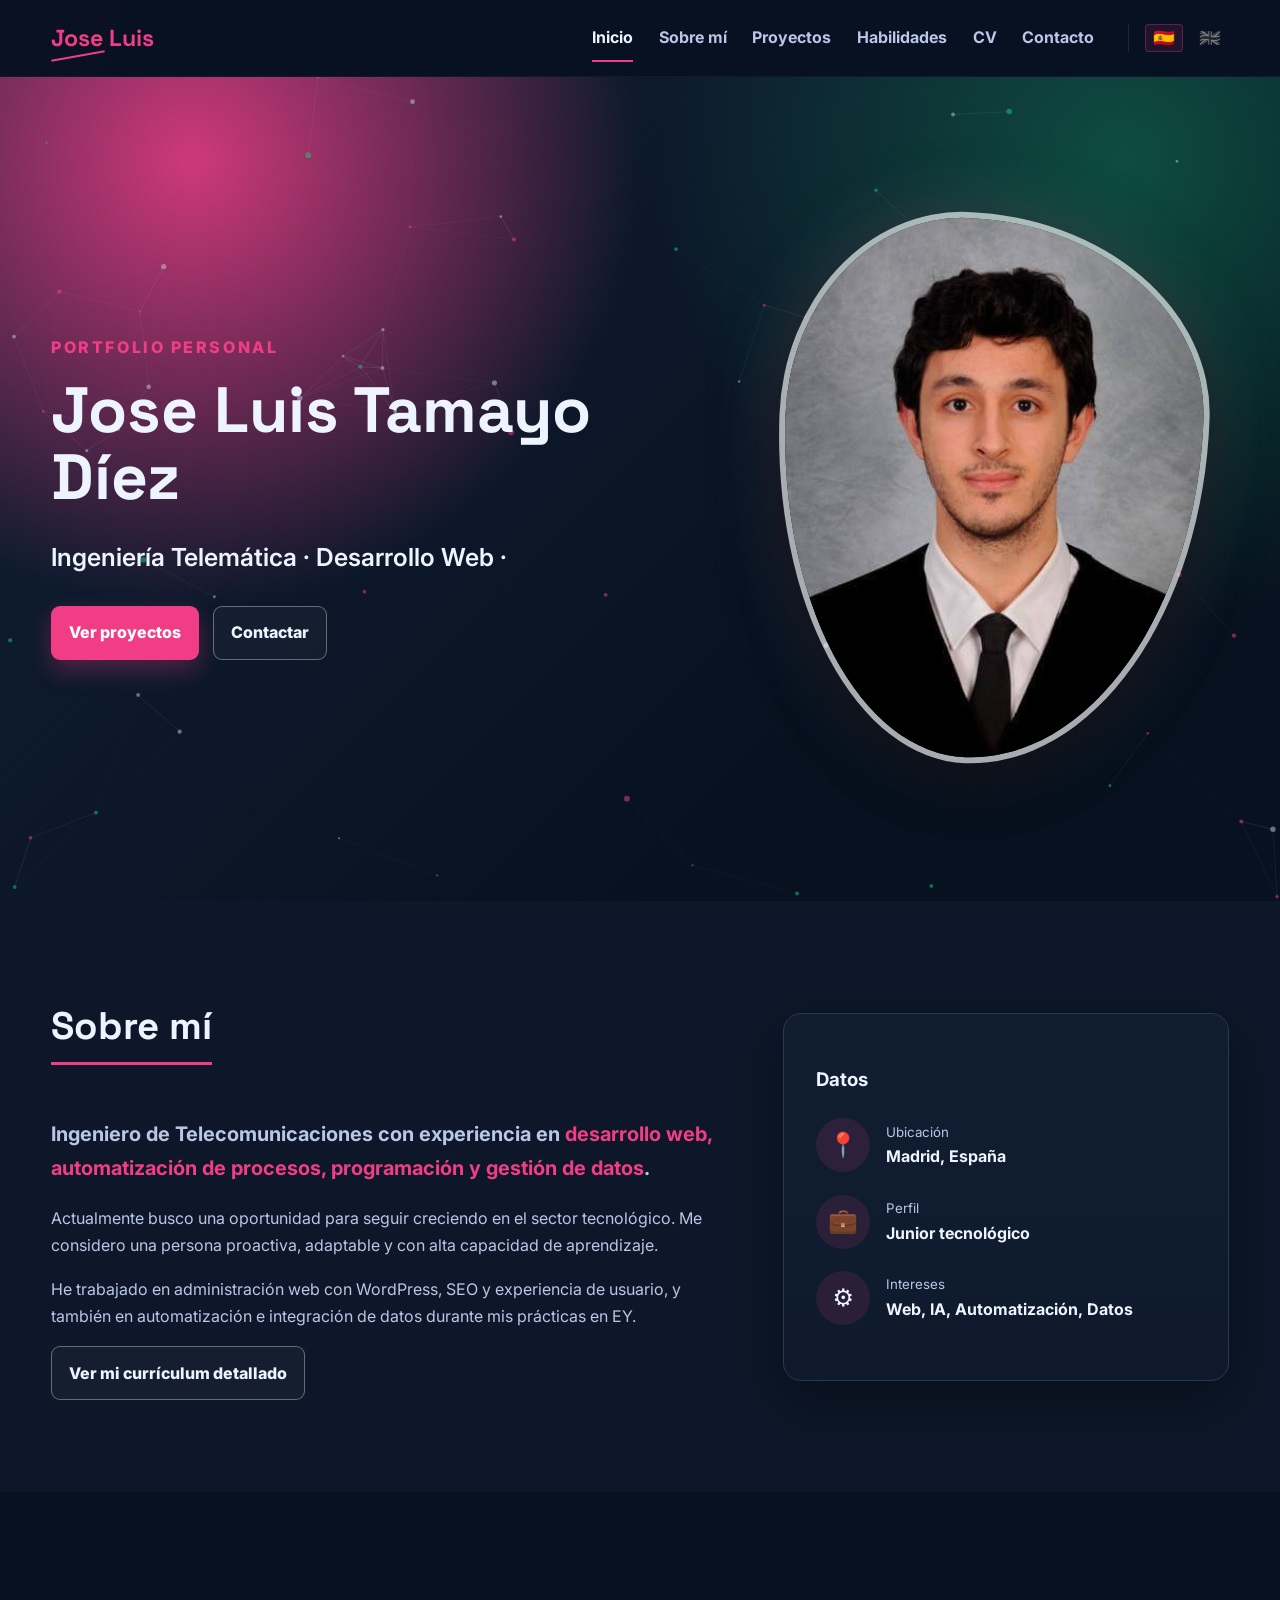
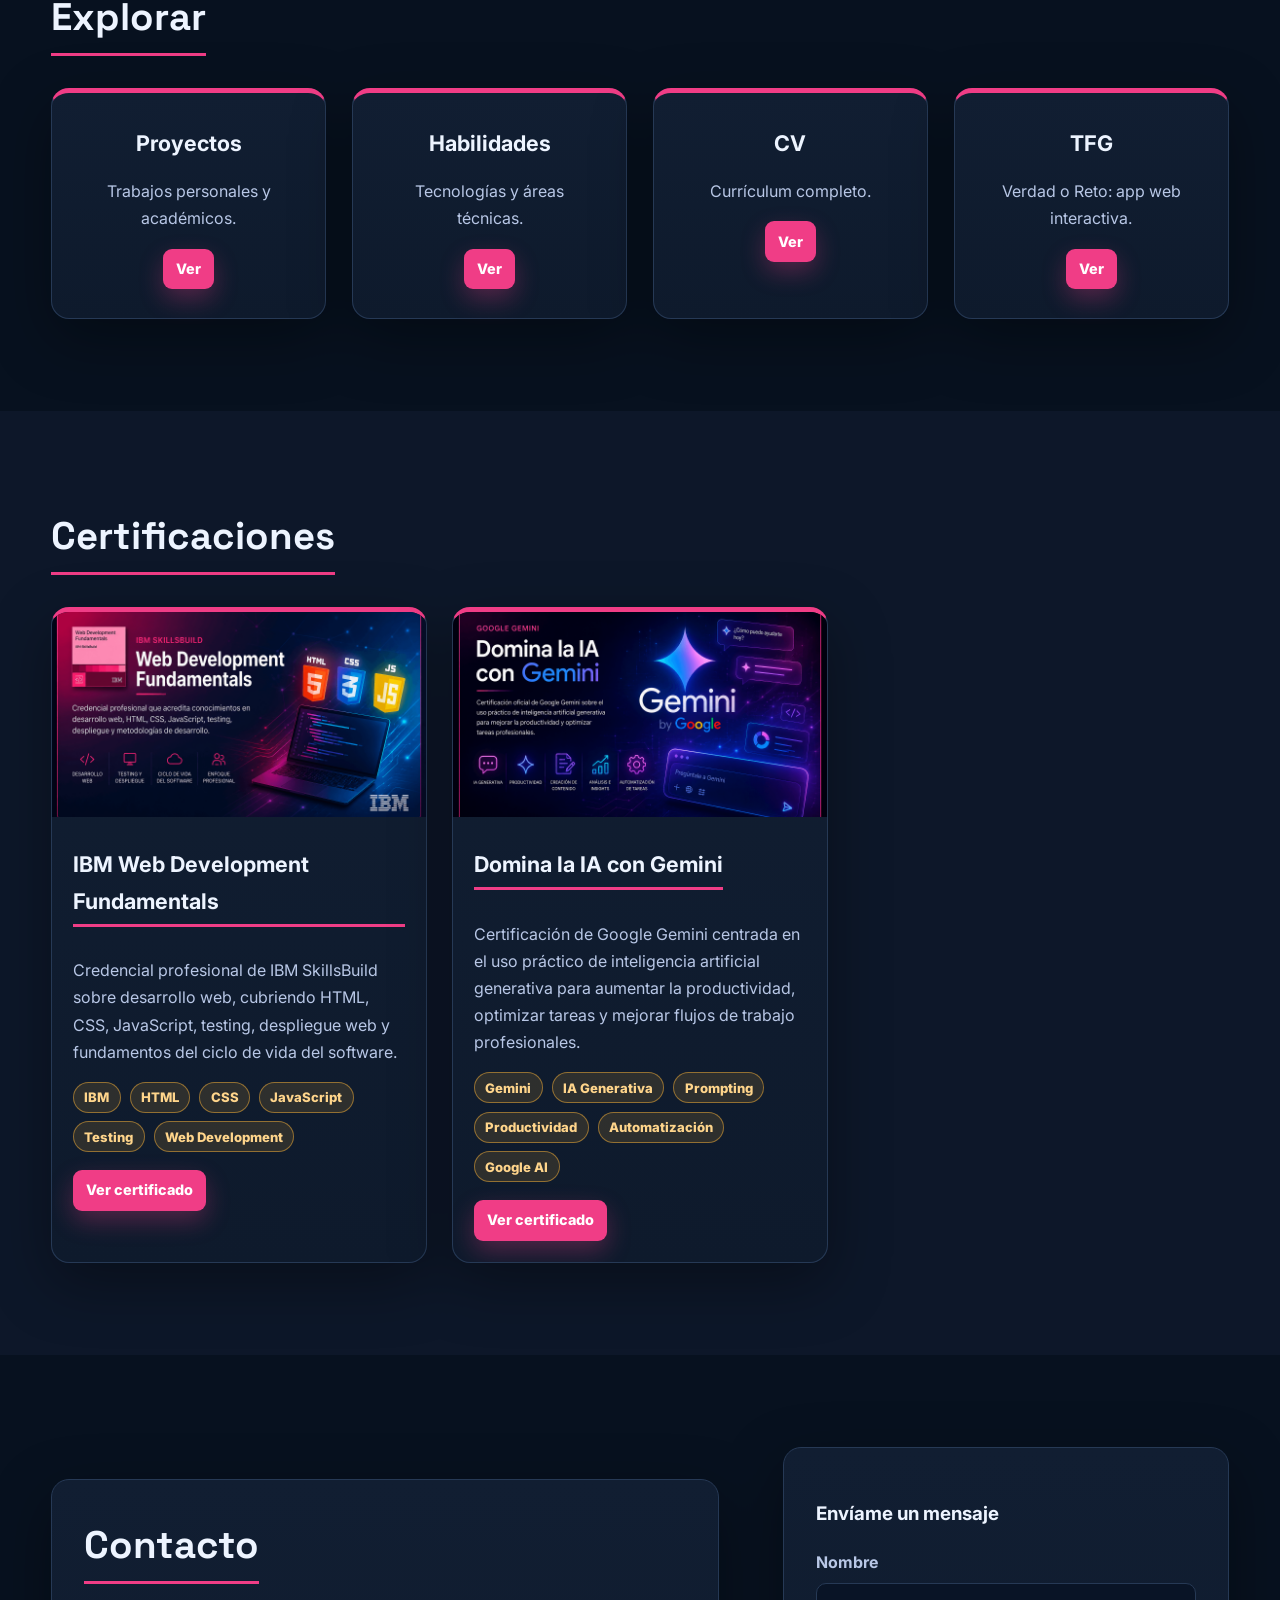
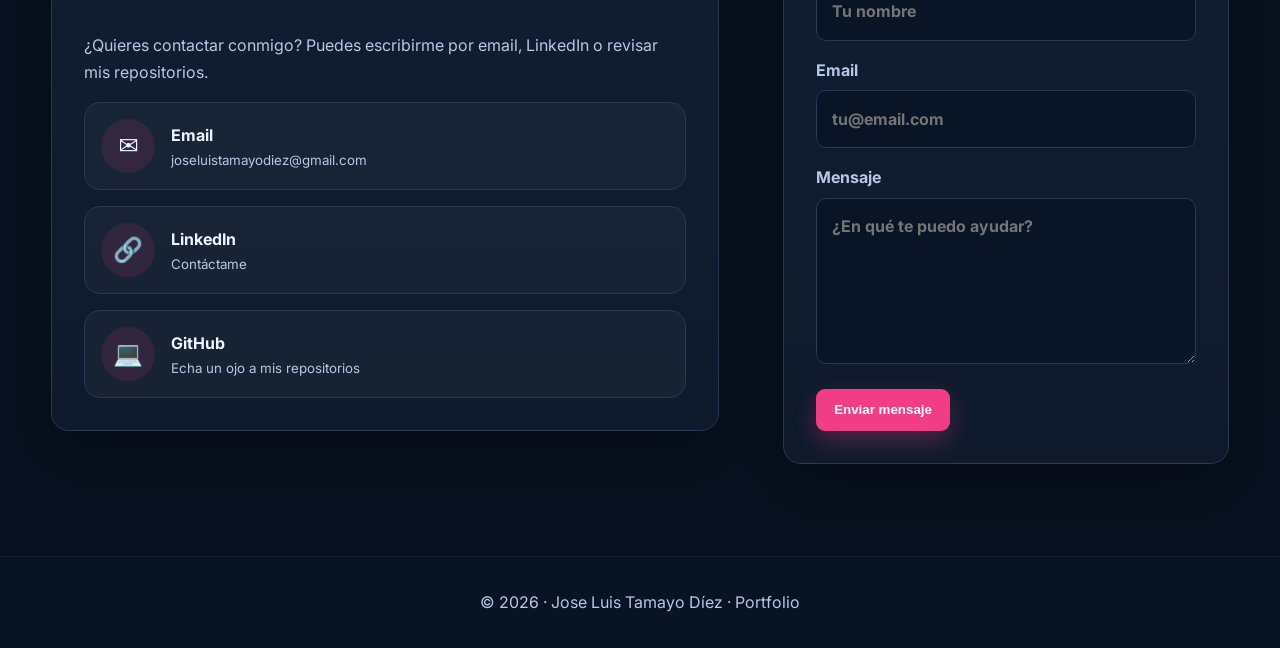
==== commit 6ec1e3c7: "linkedin url, imagenes.webp, cv actualizado, css y js minificados, og image solucionado" ====
--- a/index.html
+++ b/index.html
@@ -10,6 +10,9 @@
   <link rel="icon" href="images/favicon.svg" type="image/svg+xml" />
   <link rel="preconnect" href="https://fonts.googleapis.com">
   <link rel="preconnect" href="https://fonts.gstatic.com" crossorigin>
+  <link rel="preload"
+    href="https://fonts.googleapis.com/css2?family=Inter:wght@400;500;600;700;800&family=Space+Grotesk:wght@500;600;700&display=swap"
+    as="style" crossorigin>
   <link
     href="https://fonts.googleapis.com/css2?family=Inter:wght@400;500;600;700;800&family=Space+Grotesk:wght@500;600;700&display=swap"
     rel="stylesheet">
@@ -17,7 +20,7 @@
 
   <meta property="og:title" content="Jose Luis Tamayo Díez | Portfolio" />
   <meta property="og:description" content="Ingeniero de Telecomunicaciones, desarrollo web, automatización y datos." />
-  <meta property="og:image" content="https://tusitio.netlify.app/images/portada-compartir.jpg" />
+  <meta property="og:image" content="https://joseluistamayo.netlify.app/images/portada-compartir.webp" />
   <meta property="og:url" content="https://joseluistamayo.netlify.app" />
 </head>
 
@@ -119,7 +122,7 @@
       <h2>Certificaciones</h2>
       <div class="cards three">
         <article class="card reveal">
-          <img src="images/WDP.png" alt="IBM Web Development Fundamentals">
+          <img src="images/WDP.webp" alt="IBM Web Development Fundamentals" loading="lazy">
           <div class="card-body">
             <h3>IBM Web Development Fundamentals</h3>
 
@@ -138,13 +141,13 @@
               <span>Web Development</span>
             </div>
 
-            <a class="btn small primary cert-btn" href="pdfs/IBMDesign.pdf" target="_blank">
+            <a class="btn small primary cert-btn" href="pdfs/IBMDesign.pdf" target="_blank" rel="noopener noreferrer">
               Ver certificado
             </a>
           </div>
         </article>
         <article class="card reveal">
-          <img src="images/gemini-ai.png" alt="Domina la IA con Gemini">
+          <img src="images/gemini-ai.webp" alt="Domina la IA con Gemini" loading="lazy">
 
           <div class="card-body">
             <h3>Domina la IA con Gemini</h3>
@@ -164,7 +167,8 @@
               <span>Google AI</span>
             </div>
 
-            <a class="btn small primary cert-btn" href="pdfs/domina_la_ia_con_gemini.pdf" target="_blank">
+            <a class="btn small primary cert-btn" href="pdfs/domina_la_ia_con_gemini.pdf" target="_blank"
+              rel="noopener noreferrer">
               Ver certificado
             </a>
           </div>
@@ -181,11 +185,12 @@
         <a class="contact-card" href="mailto:joseluistamayodiez@gmail.com"><span>✉️</span>
           <div><strong>Email</strong><small>joseluistamayodiez@gmail.com</small></div>
         </a>
-        <a class="contact-card" href="https://www.linkedin.com/in/jose-luis-tamayo-diez/"
-          target="_blank"><span>🔗</span>
+        <a class="contact-card" href="https://www.linkedin.com/in/jose-luis-tamayo-diez/" target="_blank"
+          rel="noopener noreferrer"><span>🔗</span>
           <div><strong>LinkedIn</strong><small>Contáctame</small></div>
         </a>
-        <a class="contact-card" href="https://github.com/jltamayo2018" target="_blank"><span>💻</span>
+        <a class="contact-card" href="https://github.com/jltamayo2018" target="_blank"
+          rel="noopener noreferrer"><span>💻</span>
           <div><strong>GitHub</strong><small>Echa un ojo a mis repositorios</small></div>
         </a>
       </div>
--- a/css/styles.css
+++ b/css/styles.css
@@ -1,856 +1 @@
-:root {
-    --bg: #07111f;
-    --bg2: #0d1729;
-    --panel: #111e32;
-    --panel2: #0e1a2c;
-    --txt: #edf4ff;
-    --muted: #b8c7e6;
-    --accent: #f03d86;
-    --accent2: #19c37d;
-    --gold: #d59b36;
-    --border: #263955;
-    --shadow: 0 20px 60px rgba(0, 0, 0, .35)
-}
-
-* {
-    box-sizing: border-box
-}
-
-html {
-    scroll-behavior: smooth
-}
-
-body {
-    margin: 0;
-    background: var(--bg);
-    color: var(--txt);
-    font-family: Inter, system-ui, sans-serif;
-    font-size: 16px;
-    line-height: 1.7
-}
-
-a {
-    color: inherit;
-    text-decoration: none
-}
-
-.container {
-    width: min(1180px, 92%);
-    margin-inline: auto
-}
-
-.navbar {
-    position: sticky;
-    top: 0;
-    z-index: 50;
-    background: rgba(9, 18, 34, .94);
-    backdrop-filter: blur(14px);
-    border-bottom: 1px solid rgba(255, 255, 255, .04)
-}
-
-.nav-inner {
-    height: 76px;
-    display: flex;
-    align-items: center;
-    justify-content: space-between
-}
-
-.brand {
-    font-family: 'Space Grotesk', sans-serif;
-    font-size: 1.45rem;
-    font-weight: 700;
-    color: var(--accent)
-}
-
-.brand:after {
-    content: '';
-    display: block;
-    width: 54px;
-    height: 2px;
-    background: var(--accent);
-    transform: rotate(-10deg);
-    margin-top: -4px
-}
-
-.nav-links {
-    display: flex;
-    gap: 1.6rem;
-    align-items: center
-}
-
-.nav-links a {
-    font-weight: 700;
-    color: var(--muted);
-    position: relative
-}
-
-.nav-links a:hover,
-.nav-links .active {
-    color: var(--txt)
-}
-
-.nav-links a::after {
-    content: '';
-    position: absolute;
-    left: 0;
-    bottom: -10px;
-    width: 0;
-    height: 2px;
-    background: var(--accent);
-    transition: .25s
-}
-
-.nav-links a:hover::after,
-.nav-links .active::after {
-    width: 100%
-}
-
-.menu-toggle {
-    display: none;
-    background: none;
-    border: 0;
-    color: var(--txt);
-    font-size: 1.8rem
-}
-
-.hero,
-.page-hero {
-    position: relative;
-    overflow: hidden;
-    background: radial-gradient(circle at 15% 10%, rgba(240, 61, 134, .85), transparent 34%), radial-gradient(circle at 88% 10%, rgba(25, 195, 125, .32), transparent 35%), linear-gradient(135deg, #122037 0%, #07111f 70%)
-}
-
-.hero {
-    min-height: calc(100vh - 76px);
-    display: flex;
-    align-items: center
-}
-
-.page-hero {
-    height: 320px;
-    display: flex;
-    align-items: center
-}
-
-.hero-grid {
-    position: relative;
-    z-index: 2;
-    display: grid;
-    grid-template-columns: 1.15fr .85fr;
-    gap: 4rem;
-    align-items: center
-}
-
-.hero h1,
-.page-hero h1 {
-    font-family: 'Space Grotesk', sans-serif;
-    font-size: clamp(2.5rem, 5vw, 4.8rem);
-    line-height: 1.05;
-    margin: .2rem 0 1rem
-}
-
-.page-hero .container {
-    position: relative;
-    z-index: 2
-}
-
-.page-hero h1 {
-    font-size: clamp(2.7rem, 5vw, 4.2rem)
-}
-
-.subtitle {
-    font-size: clamp(1.1rem, 2vw, 1.55rem);
-    font-weight: 600;
-    color: var(--txt);
-    min-height: 2.2rem
-}
-
-.eyebrow {
-    text-transform: uppercase;
-    letter-spacing: .16em;
-    color: var(--accent);
-    font-weight: 800
-}
-
-.hero-actions {
-    display: flex;
-    gap: .9rem;
-    flex-wrap: wrap;
-    margin-top: 1.7rem
-}
-
-.btn {
-    display: inline-flex;
-    align-items: center;
-    justify-content: center;
-    border-radius: 9px;
-    padding: .78rem 1.05rem;
-    font-weight: 800;
-    border: 1px solid transparent;
-    transition: .25s
-}
-
-.btn.primary {
-    background: var(--accent);
-    color: white;
-    box-shadow: 0 10px 25px rgba(240, 61, 134, .3)
-}
-
-.btn.primary:hover {
-    transform: translateY(-2px);
-    box-shadow: 0 14px 34px rgba(240, 61, 134, .45)
-}
-
-.btn.secondary {
-    border-color: rgba(255, 255, 255, .35);
-    color: var(--txt);
-    background: rgba(255, 255, 255, .03)
-}
-
-.btn.secondary:hover {
-    border-color: var(--accent);
-    color: white
-}
-
-.btn.small {
-    padding: .45rem .75rem;
-    font-size: .9rem
-}
-
-.hero-photo {
-    display: flex;
-    justify-content: center;
-    align-items: center;
-}
-
-.photo-blob {
-    width: min(430px, 100%);
-    aspect-ratio: 0.78;
-    overflow: hidden;
-    border: 6px solid rgba(255, 255, 255, .65);
-    border-radius: 42% 58% 54% 46% / 38% 36% 64% 62%;
-    box-shadow:
-        0 25px 50px rgba(0, 0, 0, .45),
-        0 0 70px rgba(240, 61, 134, .18),
-        0 0 90px rgba(25, 195, 125, .12);
-    transform: rotate(2deg);
-}
-
-.photo-blob img {
-    width: 100%;
-    height: 100%;
-    object-fit: cover;
-    object-position: center;
-    transform: rotate(-2deg) scale(1.04);
-    display: block;
-}
-
-.section {
-    padding: 92px 0
-}
-
-.section-alt {
-    background: var(--bg2)
-}
-
-h2 {
-    font-family: 'Space Grotesk', sans-serif;
-    font-size: clamp(2rem, 3vw, 2.8rem);
-    margin: 0 0 2rem;
-    display: inline-block;
-    position: relative
-}
-
-h2::after,
-.card h3::after {
-    content: '';
-    display: block;
-    width: 100%;
-    height: 3px;
-    background: var(--accent);
-    margin-top: .25rem
-}
-
-.lead {
-    font-size: 1.25rem;
-    font-weight: 700
-}
-
-.lead span {
-    color: var(--accent)
-}
-
-p {
-    color: var(--muted)
-}
-
-.two-columns {
-    display: grid;
-    grid-template-columns: 1.2fr .8fr;
-    gap: 4rem;
-    align-items: center
-}
-
-.panel,
-.mini-card,
-.card {
-    background: linear-gradient(180deg, var(--panel), var(--panel2));
-    border: 1px solid var(--border);
-    border-radius: 18px;
-    box-shadow: var(--shadow)
-}
-
-.panel {
-    padding: 2rem
-}
-
-.info-item {
-    display: flex;
-    gap: 1rem;
-    align-items: center;
-    margin: 1.4rem 0
-}
-
-.info-item span,
-.contact-card span {
-    width: 54px;
-    height: 54px;
-    display: grid;
-    place-items: center;
-    border-radius: 50%;
-    background: rgba(240, 61, 134, .12);
-    font-size: 1.5rem
-}
-
-.info-item small,
-.contact-card small {
-    display: block;
-    color: var(--muted)
-}
-
-.info-item strong {
-    color: var(--txt)
-}
-
-.cards {
-    display: grid;
-    gap: 1.6rem
-}
-
-.cards.three {
-    grid-template-columns: repeat(3, 1fr)
-}
-
-.cards.four {
-    grid-template-columns: repeat(4, 1fr)
-}
-
-.mini-card {
-    padding: 1.8rem;
-    text-align: center;
-    border-top: 5px solid var(--accent)
-}
-
-.mini-card h3 {
-    font-size: 1.35rem;
-    margin: .2rem 0
-}
-
-.card {
-    overflow: hidden;
-    border-top: 5px solid var(--accent);
-    transition: .25s
-}
-
-.card:hover {
-    transform: translateY(-7px);
-    border-color: rgba(240, 61, 134, .75)
-}
-
-.card img {
-    width: 100%;
-    height: 205px;
-    object-fit: cover;
-    background: #eaf1ff
-}
-
-.skill img {
-    height: 170px
-}
-
-.card-body {
-    padding: 1.3rem
-}
-
-.card h3 {
-    display: inline-block;
-    margin: 0 0 .9rem;
-    font-size: 1.35rem
-}
-
-.card ul {
-    color: var(--txt);
-    padding-left: 1.2rem
-}
-
-.tags {
-    display: flex;
-    gap: .55rem;
-    flex-wrap: wrap;
-    margin-top: 1rem
-}
-
-.tags span {
-    font-size: .82rem;
-    font-weight: 800;
-    color: #ffd58b;
-    background: rgba(213, 155, 54, .16);
-    border: 1px solid rgba(213, 155, 54, .6);
-    border-radius: 999px;
-    padding: .2rem .65rem
-}
-
-.contact-card {
-    display: flex;
-    align-items: center;
-    gap: 1rem;
-    background: rgba(255, 255, 255, .035);
-    border: 1px solid var(--border);
-    border-radius: 16px;
-    padding: 1rem;
-    margin-top: 1rem
-}
-
-.contact-card:hover {
-    border-color: var(--accent)
-}
-
-form label {
-    display: block;
-    color: var(--muted);
-    font-weight: 700;
-    margin-bottom: 1rem
-}
-
-input,
-textarea {
-    width: 100%;
-    margin-top: .4rem;
-    background: #091426;
-    border: 1px solid var(--border);
-    color: var(--txt);
-    border-radius: 10px;
-    padding: .9rem;
-    font: inherit
-}
-
-input:focus,
-textarea:focus {
-    outline: 2px solid rgba(240, 61, 134, .35);
-    border-color: var(--accent)
-}
-
-footer {
-    text-align: center;
-    padding: 2rem;
-    color: var(--muted);
-    background: #081323;
-    border-top: 1px solid rgba(255, 255, 255, .04)
-}
-
-#back-to-top {
-    position: fixed;
-    right: 28px;
-    bottom: 28px;
-    width: 58px;
-    height: 58px;
-    border-radius: 50%;
-    border: 0;
-    background: var(--accent);
-    color: white;
-    font-size: 2rem;
-    font-weight: 800;
-    box-shadow: 0 12px 30px rgba(240, 61, 134, .35);
-    opacity: 0;
-    visibility: hidden;
-    transition: .25s;
-    z-index: 40
-}
-
-#back-to-top.show {
-    opacity: 1;
-    visibility: visible
-}
-
-.page-content {
-    margin-top: -40px;
-    position: relative;
-    z-index: 3;
-    padding-bottom: 80px
-}
-
-.cv-panel {
-    max-width: 850px;
-    margin: auto
-}
-
-#particles {
-    position: absolute;
-    inset: 0;
-    width: 100%;
-    height: 100%;
-    opacity: .8
-}
-
-#mouse-glow {
-    position: fixed;
-    width: 420px;
-    height: 420px;
-    border-radius: 50%;
-    background: radial-gradient(circle, rgba(240, 61, 134, .13), transparent 60%);
-    pointer-events: none;
-    z-index: 0;
-    transform: translate(-50%, -50%)
-}
-
-.reveal {
-    opacity: 0;
-    transform: translateY(35px);
-    transition: opacity .7s ease, transform .7s ease
-}
-
-.reveal.visible {
-    opacity: 1;
-    transform: translateY(0)
-}
-
-@media(max-width:900px) {
-    .menu-toggle {
-        display: block
-    }
-
-    .nav-links {
-        display: none;
-        position: absolute;
-        top: 76px;
-        left: 0;
-        right: 0;
-        background: #091222;
-        padding: 1rem 4%;
-        flex-direction: column;
-        align-items: flex-start
-    }
-
-    .nav-links.open {
-        display: flex
-    }
-
-    .hero-grid,
-    .two-columns {
-        grid-template-columns: 1fr
-    }
-
-    .cards.three,
-    .cards.four {
-        grid-template-columns: 1fr
-    }
-
-    .hero {
-        padding: 70px 0
-    }
-
-    .hero-photo {
-        order: -1
-    }
-
-    .photo-blob {
-        max-width: 310px;
-    }
-
-    .section {
-        padding: 70px 0
-    }
-
-    .page-hero {
-        height: 260px
-    }
-}
-
-.project-carousel {
-    position: relative;
-    width: 100%;
-    height: 205px;
-    overflow: hidden;
-    background: #eaf1ff;
-}
-
-.project-carousel .carousel-slide {
-    display: none;
-    width: 100%;
-    height: 100%;
-    object-fit: cover;
-}
-
-.project-carousel .carousel-slide.active {
-    display: block;
-}
-
-.carousel-btn {
-    position: absolute;
-    top: 50%;
-    transform: translateY(-50%);
-    z-index: 5;
-    width: 42px;
-    height: 42px;
-    border: 0;
-    border-radius: 50%;
-    background: rgba(255, 255, 255, .65);
-    color: #0d1729;
-    font-size: 2rem;
-    line-height: 1;
-    cursor: pointer;
-}
-
-.carousel-btn.prev {
-    left: 10px;
-}
-
-.carousel-btn.next {
-    right: 10px;
-}
-
-.project-actions {
-    display: flex;
-    gap: .6rem;
-    flex-wrap: wrap;
-    margin-top: 1.2rem;
-}
-
-/* =========================
-   CV PAGE
-========================= */
-
-.cv-layout {
-    display: grid;
-    grid-template-columns: 340px 1fr;
-    gap: 2rem;
-    align-items: start;
-}
-
-.cv-sidebar,
-.cv-main {
-    display: flex;
-    flex-direction: column;
-    gap: 1.5rem;
-}
-
-.cv-profile {
-    text-align: center;
-}
-
-.cv-profile img {
-    width: 180px;
-    height: 180px;
-    object-fit: cover;
-    border-radius: 50%;
-    border: 4px solid var(--accent);
-    margin-bottom: 1rem;
-}
-
-.cv-role {
-    color: var(--accent);
-    font-weight: 800;
-    text-transform: uppercase;
-    letter-spacing: .08em;
-    font-size: .85rem;
-    margin-bottom: .5rem;
-}
-
-.cv-profile h2 {
-    margin: 0 0 1rem;
-    font-size: 1.6rem;
-}
-
-.cv-profile h2::after {
-    display: none;
-}
-
-.cv-item {
-    padding-bottom: 1.2rem;
-    margin-bottom: 1.2rem;
-    border-bottom: 1px solid rgba(255, 255, 255, .08);
-}
-
-.cv-item:last-child {
-    border-bottom: 0;
-    margin-bottom: 0;
-    padding-bottom: 0;
-}
-
-.cv-item h4 {
-    color: var(--accent);
-    margin: 0 0 .35rem;
-}
-
-.cv-item small {
-    display: block;
-    color: var(--muted);
-    font-weight: 700;
-    margin-bottom: .75rem;
-}
-
-.cv-item.compact {
-    display: flex;
-    justify-content: space-between;
-    align-items: center;
-}
-
-.cv-item.compact h4,
-.cv-item.compact small {
-    margin: 0;
-}
-
-.cv-skills {
-    display: grid;
-    grid-template-columns: repeat(2, 1fr);
-    gap: 1.2rem;
-}
-
-.cv-skills h4 {
-    color: var(--accent);
-    margin-bottom: .35rem;
-}
-
-.cv-skills p {
-    margin: 0;
-}
-
-.cv-main h3,
-.cv-sidebar h3 {
-    margin-top: 0;
-}
-
-.cv-main h3::after,
-.cv-sidebar h3::after {
-    width: 100%;
-}
-
-@media(max-width: 900px) {
-
-    .cv-layout {
-        grid-template-columns: 1fr;
-    }
-
-    .cv-skills {
-        grid-template-columns: 1fr;
-    }
-
-    .cv-item.compact {
-        flex-direction: column;
-        align-items: flex-start;
-        gap: .3rem;
-    }
-
-    .cv-profile img {
-        width: 150px;
-        height: 150px;
-    }
-}
-
-.cv-contact h3 {
-    padding-bottom: .8rem;
-    border-bottom: 1px solid rgba(255, 255, 255, .08);
-    margin-bottom: 1.2rem;
-}
-
-.cv-contact-item {
-    display: flex;
-    align-items: center;
-    gap: .9rem;
-    color: var(--muted);
-    margin-bottom: 1rem;
-}
-
-.cv-contact-item:last-child {
-    margin-bottom: 0;
-}
-
-.cv-contact-item span {
-    color: var(--accent);
-    font-size: 1.25rem;
-    width: 24px;
-    display: inline-flex;
-    justify-content: center;
-}
-
-.cv-contact-item p {
-    margin: 0;
-    line-height: 1.4;
-}
-
-.cv-contact-item:hover p {
-    color: var(--txt);
-}
-
-.cert-btn {
-    margin-top: 18px;
-}
-
-/* =========================
-   LANGUAGE SWITCHER
-========================= */
-.lang-switch {
-    display: flex;
-    align-items: center;
-    gap: 0.5rem;
-    margin-left: 0.5rem;
-    padding-left: 1rem;
-    border-left: 1px solid rgba(255, 255, 255, 0.1);
-}
-
-.lang-switch a,
-.lang-switch span {
-    font-weight: 700;
-    font-size: 1.1rem;
-    padding: 0.3rem 0.5rem;
-    border-radius: 4px;
-    transition: 0.2s;
-    cursor: pointer;
-    line-height: 1;
-    display: inline-flex;
-    align-items: center;
-    justify-content: center;
-    opacity: 0.5;
-    filter: grayscale(100%);
-}
-
-.lang-switch a:hover {
-    opacity: 1;
-    filter: grayscale(0%);
-    background: rgba(255, 255, 255, 0.05);
-}
-
-.lang-switch span.active {
-    opacity: 1;
-    filter: grayscale(0%);
-    background: rgba(240, 61, 134, 0.1);
-    box-shadow: inset 0 0 0 1px rgba(240, 61, 134, 0.3);
-}
-
-.lang-switch a::after,
-.lang-switch span::after {
-    display: none !important;
-}
-
-@media(max-width:900px) {
-    .lang-switch {
-        margin-left: 0;
-        padding-left: 0;
-        border-left: none;
-        margin-top: 1rem;
-        padding-top: 1rem;
-        border-top: 1px solid rgba(255, 255, 255, 0.1);
-        width: 100%;
-        justify-content: flex-start;
-    }
-}+:root{--bg:#07111f;--bg2:#0d1729;--panel:#111e32;--panel2:#0e1a2c;--txt:#edf4ff;--muted:#b8c7e6;--accent:#f03d86;--accent2:#19c37d;--gold:#d59b36;--border:#263955;--shadow:0 20px 60px rgba(0,0,0,.35)}*{box-sizing:border-box}html{scroll-behavior:smooth}body{margin:0;background:var(--bg);color:var(--txt);font-family:Inter,system-ui,sans-serif;font-size:16px;line-height:1.7}a{color:inherit;text-decoration:none}.container{width:min(1180px,92%);margin-inline:auto}.navbar{position:sticky;top:0;z-index:50;background:rgba(9,18,34,.94);backdrop-filter:blur(14px);border-bottom:1px solid rgba(255,255,255,.04)}.nav-inner{height:76px;display:flex;align-items:center;justify-content:space-between}.brand{font-family:'Space Grotesk',sans-serif;font-size:1.45rem;font-weight:700;color:var(--accent)}.brand:after{content:'';display:block;width:54px;height:2px;background:var(--accent);transform:rotate(-10deg);margin-top:-4px}.nav-links{display:flex;gap:1.6rem;align-items:center}.nav-links a{font-weight:700;color:var(--muted);position:relative}.nav-links a:hover,.nav-links .active{color:var(--txt)}.nav-links a::after{content:'';position:absolute;left:0;bottom:-10px;width:0;height:2px;background:var(--accent);transition:.25s}.nav-links a:hover::after,.nav-links .active::after{width:100%}.menu-toggle{display:none;background:none;border:0;color:var(--txt);font-size:1.8rem}.hero,.page-hero{position:relative;overflow:hidden;background:radial-gradient(circle at 15% 10%,rgba(240,61,134,.85),transparent 34%),radial-gradient(circle at 88% 10%,rgba(25,195,125,.32),transparent 35%),linear-gradient(135deg,#122037 0%,#07111f 70%)}.hero{min-height:calc(100vh - 76px);display:flex;align-items:center}.page-hero{height:320px;display:flex;align-items:center}.hero-grid{position:relative;z-index:2;display:grid;grid-template-columns:1.15fr .85fr;gap:4rem;align-items:center}.hero h1,.page-hero h1{font-family:'Space Grotesk',sans-serif;font-size:clamp(2.5rem,5vw,4.8rem);line-height:1.05;margin:.2rem 0 1rem}.page-hero .container{position:relative;z-index:2}.page-hero h1{font-size:clamp(2.7rem,5vw,4.2rem)}.subtitle{font-size:clamp(1.1rem,2vw,1.55rem);font-weight:600;color:var(--txt);min-height:2.2rem}.eyebrow{text-transform:uppercase;letter-spacing:.16em;color:var(--accent);font-weight:800}.hero-actions{display:flex;gap:.9rem;flex-wrap:wrap;margin-top:1.7rem}.btn{display:inline-flex;align-items:center;justify-content:center;border-radius:9px;padding:.78rem 1.05rem;font-weight:800;border:1px solid transparent;transition:.25s}.btn.primary{background:var(--accent);color:white;box-shadow:0 10px 25px rgba(240,61,134,.3)}.btn.primary:hover{transform:translateY(-2px);box-shadow:0 14px 34px rgba(240,61,134,.45)}.btn.secondary{border-color:rgba(255,255,255,.35);color:var(--txt);background:rgba(255,255,255,.03)}.btn.secondary:hover{border-color:var(--accent);color:white}.btn.small{padding:.45rem .75rem;font-size:.9rem}.hero-photo{display:flex;justify-content:center;align-items:center}.photo-blob{width:min(430px,100%);aspect-ratio:0.78;overflow:hidden;border:6px solid rgba(255,255,255,.65);border-radius:42% 58% 54% 46% / 38% 36% 64% 62%;box-shadow:0 25px 50px rgba(0,0,0,.45),0 0 70px rgba(240,61,134,.18),0 0 90px rgba(25,195,125,.12);transform:rotate(2deg)}.photo-blob img{width:100%;height:100%;object-fit:cover;object-position:center;transform:rotate(-2deg)scale(1.04);display:block}.section{padding:92px 0}.section-alt{background:var(--bg2)}h2{font-family:'Space Grotesk',sans-serif;font-size:clamp(2rem,3vw,2.8rem);margin:0 0 2rem;display:inline-block;position:relative}h2::after,.card h3::after{content:'';display:block;width:100%;height:3px;background:var(--accent);margin-top:.25rem}.lead{font-size:1.25rem;font-weight:700}.lead span{color:var(--accent)}p{color:var(--muted)}.two-columns{display:grid;grid-template-columns:1.2fr .8fr;gap:4rem;align-items:center}.panel,.mini-card,.card{background:linear-gradient(180deg,var(--panel),var(--panel2));border:1px solid var(--border);border-radius:18px;box-shadow:var(--shadow)}.panel{padding:2rem}.info-item{display:flex;gap:1rem;align-items:center;margin:1.4rem 0}.info-item span,.contact-card span{width:54px;height:54px;display:grid;place-items:center;border-radius:50%;background:rgba(240,61,134,.12);font-size:1.5rem}.info-item small,.contact-card small{display:block;color:var(--muted)}.info-item strong{color:var(--txt)}.cards{display:grid;gap:1.6rem}.cards.three{grid-template-columns:repeat(3,1fr)}.cards.four{grid-template-columns:repeat(4,1fr)}.mini-card{padding:1.8rem;text-align:center;border-top:5px solid var(--accent)}.mini-card h3{font-size:1.35rem;margin:.2rem 0}.card{overflow:hidden;border-top:5px solid var(--accent);transition:.25s}.card:hover{transform:translateY(-7px);border-color:rgba(240,61,134,.75)}.card img{width:100%;height:205px;object-fit:cover;background:#eaf1ff}.skill img{height:170px}.card-body{padding:1.3rem}.card h3{display:inline-block;margin:0 0 .9rem;font-size:1.35rem}.card ul{color:var(--txt);padding-left:1.2rem}.tags{display:flex;gap:.55rem;flex-wrap:wrap;margin-top:1rem}.tags span{font-size:.82rem;font-weight:800;color:#ffd58b;background:rgba(213,155,54,.16);border:1px solid rgba(213,155,54,.6);border-radius:999px;padding:.2rem .65rem}.contact-card{display:flex;align-items:center;gap:1rem;background:rgba(255,255,255,.035);border:1px solid var(--border);border-radius:16px;padding:1rem;margin-top:1rem}.contact-card:hover{border-color:var(--accent)}form label{display:block;color:var(--muted);font-weight:700;margin-bottom:1rem}input,textarea{width:100%;margin-top:.4rem;background:#091426;border:1px solid var(--border);color:var(--txt);border-radius:10px;padding:.9rem;font:inherit}input:focus,textarea:focus{outline:2px solid rgba(240,61,134,.35);border-color:var(--accent)}footer{text-align:center;padding:2rem;color:var(--muted);background:#081323;border-top:1px solid rgba(255,255,255,.04)}#back-to-top{position:fixed;right:28px;bottom:28px;width:58px;height:58px;border-radius:50%;border:0;background:var(--accent);color:white;font-size:2rem;font-weight:800;box-shadow:0 12px 30px rgba(240,61,134,.35);opacity:0;visibility:hidden;transition:.25s;z-index:40}#back-to-top.show{opacity:1;visibility:visible}.page-content{margin-top:-40px;position:relative;z-index:3;padding-bottom:80px}.cv-panel{max-width:850px;margin:auto}#particles{position:absolute;inset:0;width:100%;height:100%;opacity:.8}#mouse-glow{position:fixed;width:420px;height:420px;border-radius:50%;background:radial-gradient(circle,rgba(240,61,134,.13),transparent 60%);pointer-events:none;z-index:0;transform:translate(-50%,-50%)}.reveal{opacity:0;transform:translateY(35px);transition:opacity .7s ease,transform .7s ease}.reveal.visible{opacity:1;transform:translateY(0)}@media(max-width:900px){.menu-toggle{display:block}.nav-links{display:none;position:absolute;top:76px;left:0;right:0;background:#091222;padding:1rem 4%;flex-direction:column;align-items:flex-start}.nav-links.open{display:flex}.hero-grid,.two-columns{grid-template-columns:1fr}.cards.three,.cards.four{grid-template-columns:1fr}.hero{padding:70px 0}.hero-photo{order:-1}.photo-blob{max-width:310px}.section{padding:70px 0}.page-hero{height:260px}}.project-carousel{position:relative;width:100%;height:205px;overflow:hidden;background:#eaf1ff}.project-carousel .carousel-slide{display:none;width:100%;height:100%;object-fit:cover}.project-carousel .carousel-slide.active{display:block}.carousel-btn{position:absolute;top:50%;transform:translateY(-50%);z-index:5;width:42px;height:42px;border:0;border-radius:50%;background:rgba(255,255,255,.65);color:#0d1729;font-size:2rem;line-height:1;cursor:pointer}.carousel-btn.prev{left:10px}.carousel-btn.next{right:10px}.project-actions{display:flex;gap:.6rem;flex-wrap:wrap;margin-top:1.2rem}.cv-layout{display:grid;grid-template-columns:340px 1fr;gap:2rem;align-items:start}.cv-sidebar,.cv-main{display:flex;flex-direction:column;gap:1.5rem}.cv-profile{text-align:center}.cv-profile img{width:180px;height:180px;object-fit:cover;border-radius:50%;border:4px solid var(--accent);margin-bottom:1rem}.cv-role{color:var(--accent);font-weight:800;text-transform:uppercase;letter-spacing:.08em;font-size:.85rem;margin-bottom:.5rem}.cv-profile h2{margin:0 0 1rem;font-size:1.6rem}.cv-profile h2::after{display:none}.cv-item{padding-bottom:1.2rem;margin-bottom:1.2rem;border-bottom:1px solid rgba(255,255,255,.08)}.cv-item:last-child{border-bottom:0;margin-bottom:0;padding-bottom:0}.cv-item h4{color:var(--accent);margin:0 0 .35rem}.cv-item small{display:block;color:var(--muted);font-weight:700;margin-bottom:.75rem}.cv-item.compact{display:flex;justify-content:space-between;align-items:center}.cv-item.compact h4,.cv-item.compact small{margin:0}.cv-skills{display:grid;grid-template-columns:repeat(2,1fr);gap:1.2rem}.cv-skills h4{color:var(--accent);margin-bottom:.35rem}.cv-skills p{margin:0}.cv-main h3,.cv-sidebar h3{margin-top:0}.cv-main h3::after,.cv-sidebar h3::after{width:100%}@media(max-width:900px){.cv-layout{grid-template-columns:1fr}.cv-skills{grid-template-columns:1fr}.cv-item.compact{flex-direction:column;align-items:flex-start;gap:.3rem}.cv-profile img{width:150px;height:150px}}.cv-contact h3{padding-bottom:.8rem;border-bottom:1px solid rgba(255,255,255,.08);margin-bottom:1.2rem}.cv-contact-item{display:flex;align-items:center;gap:.9rem;color:var(--muted);margin-bottom:1rem}.cv-contact-item:last-child{margin-bottom:0}.cv-contact-item span{color:var(--accent);font-size:1.25rem;width:24px;display:inline-flex;justify-content:center}.cv-contact-item p{margin:0;line-height:1.4}.cv-contact-item:hover p{color:var(--txt)}.cert-btn{margin-top:18px}.lang-switch{display:flex;align-items:center;gap:0.5rem;margin-left:0.5rem;padding-left:1rem;border-left:1px solid rgba(255,255,255,0.1)}.lang-switch a,.lang-switch span{font-weight:700;font-size:1.1rem;padding:0.3rem 0.5rem;border-radius:4px;transition:0.2s;cursor:pointer;line-height:1;display:inline-flex;align-items:center;justify-content:center;opacity:0.5;filter:grayscale(100%)}.lang-switch a:hover{opacity:1;filter:grayscale(0%);background:rgba(255,255,255,0.05)}.lang-switch span.active{opacity:1;filter:grayscale(0%);background:rgba(240,61,134,0.1);box-shadow:inset 0 0 0 1px rgba(240,61,134,0.3)}.lang-switch a::after,.lang-switch span::after{display:none !important}@media(max-width:900px){.lang-switch{margin-left:0;padding-left:0;border-left:none;margin-top:1rem;padding-top:1rem;border-top:1px solid rgba(255,255,255,0.1);width:100%;justify-content:flex-start}}
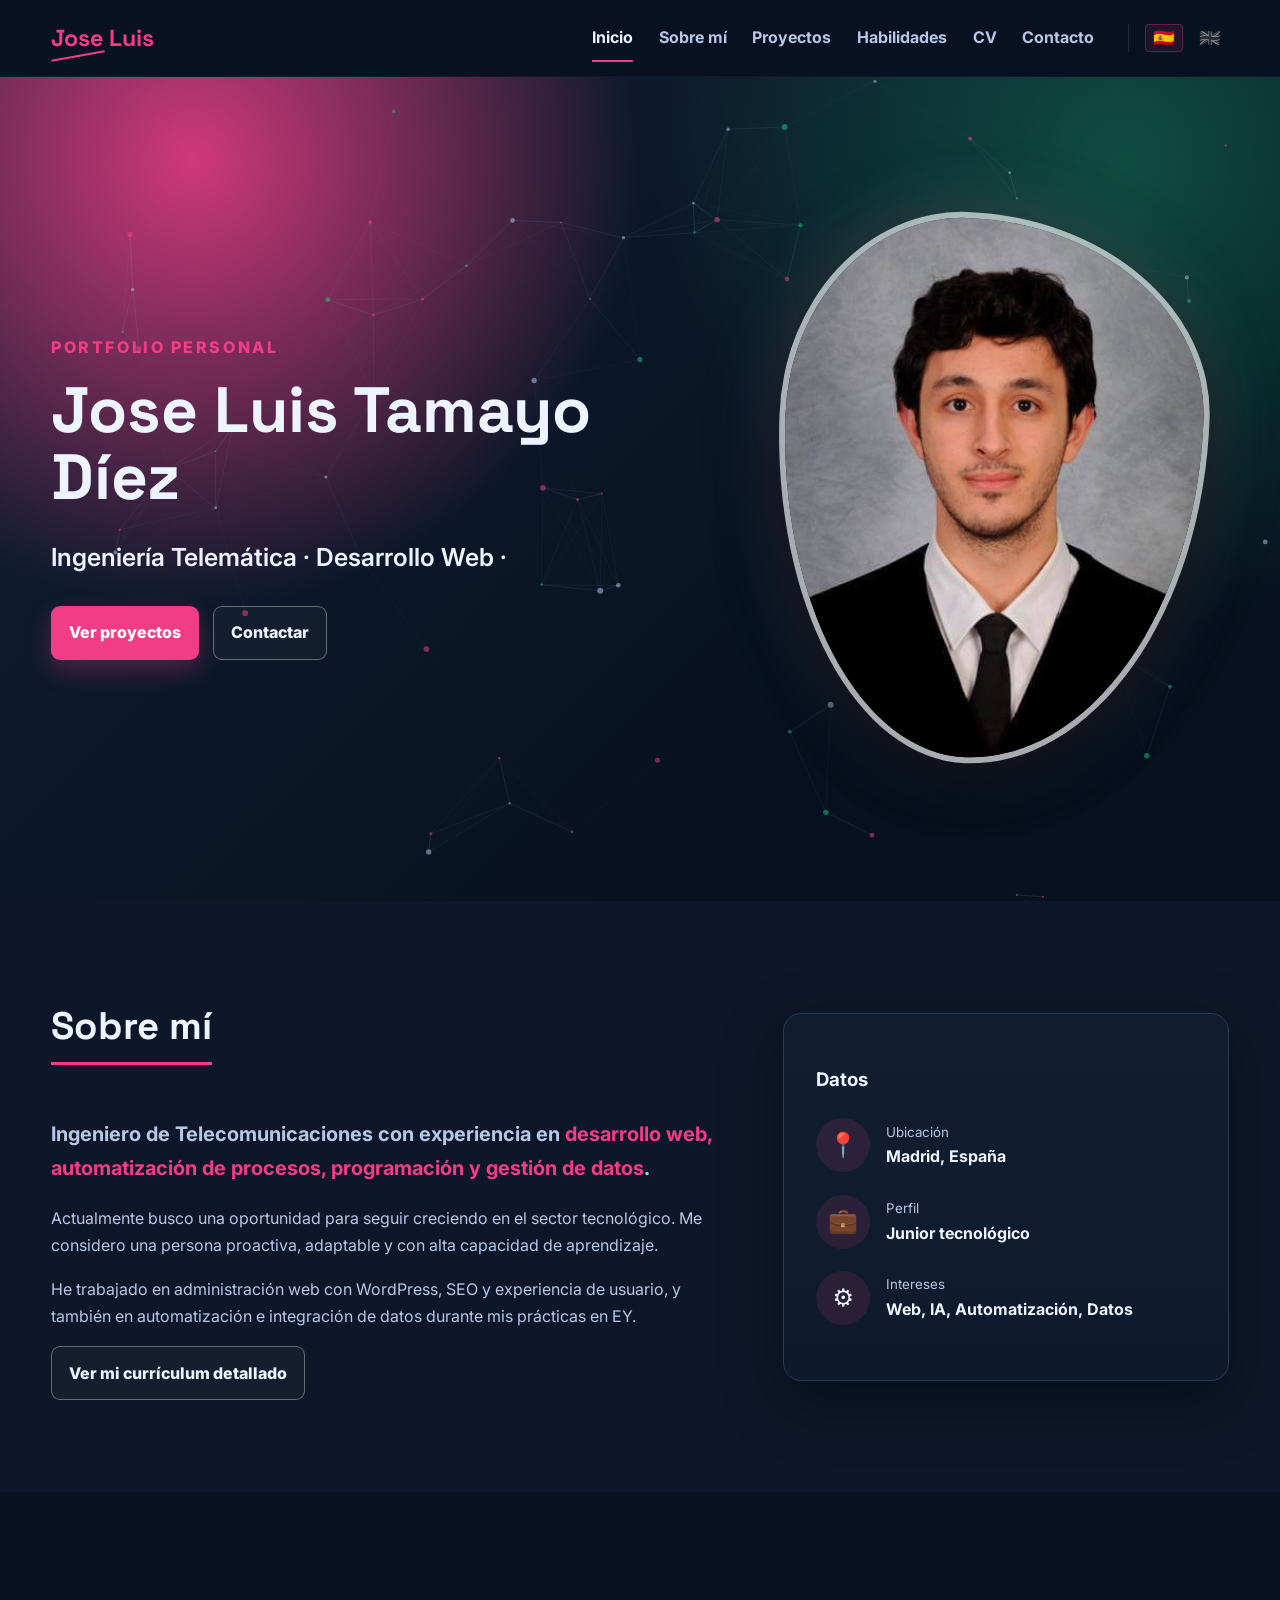
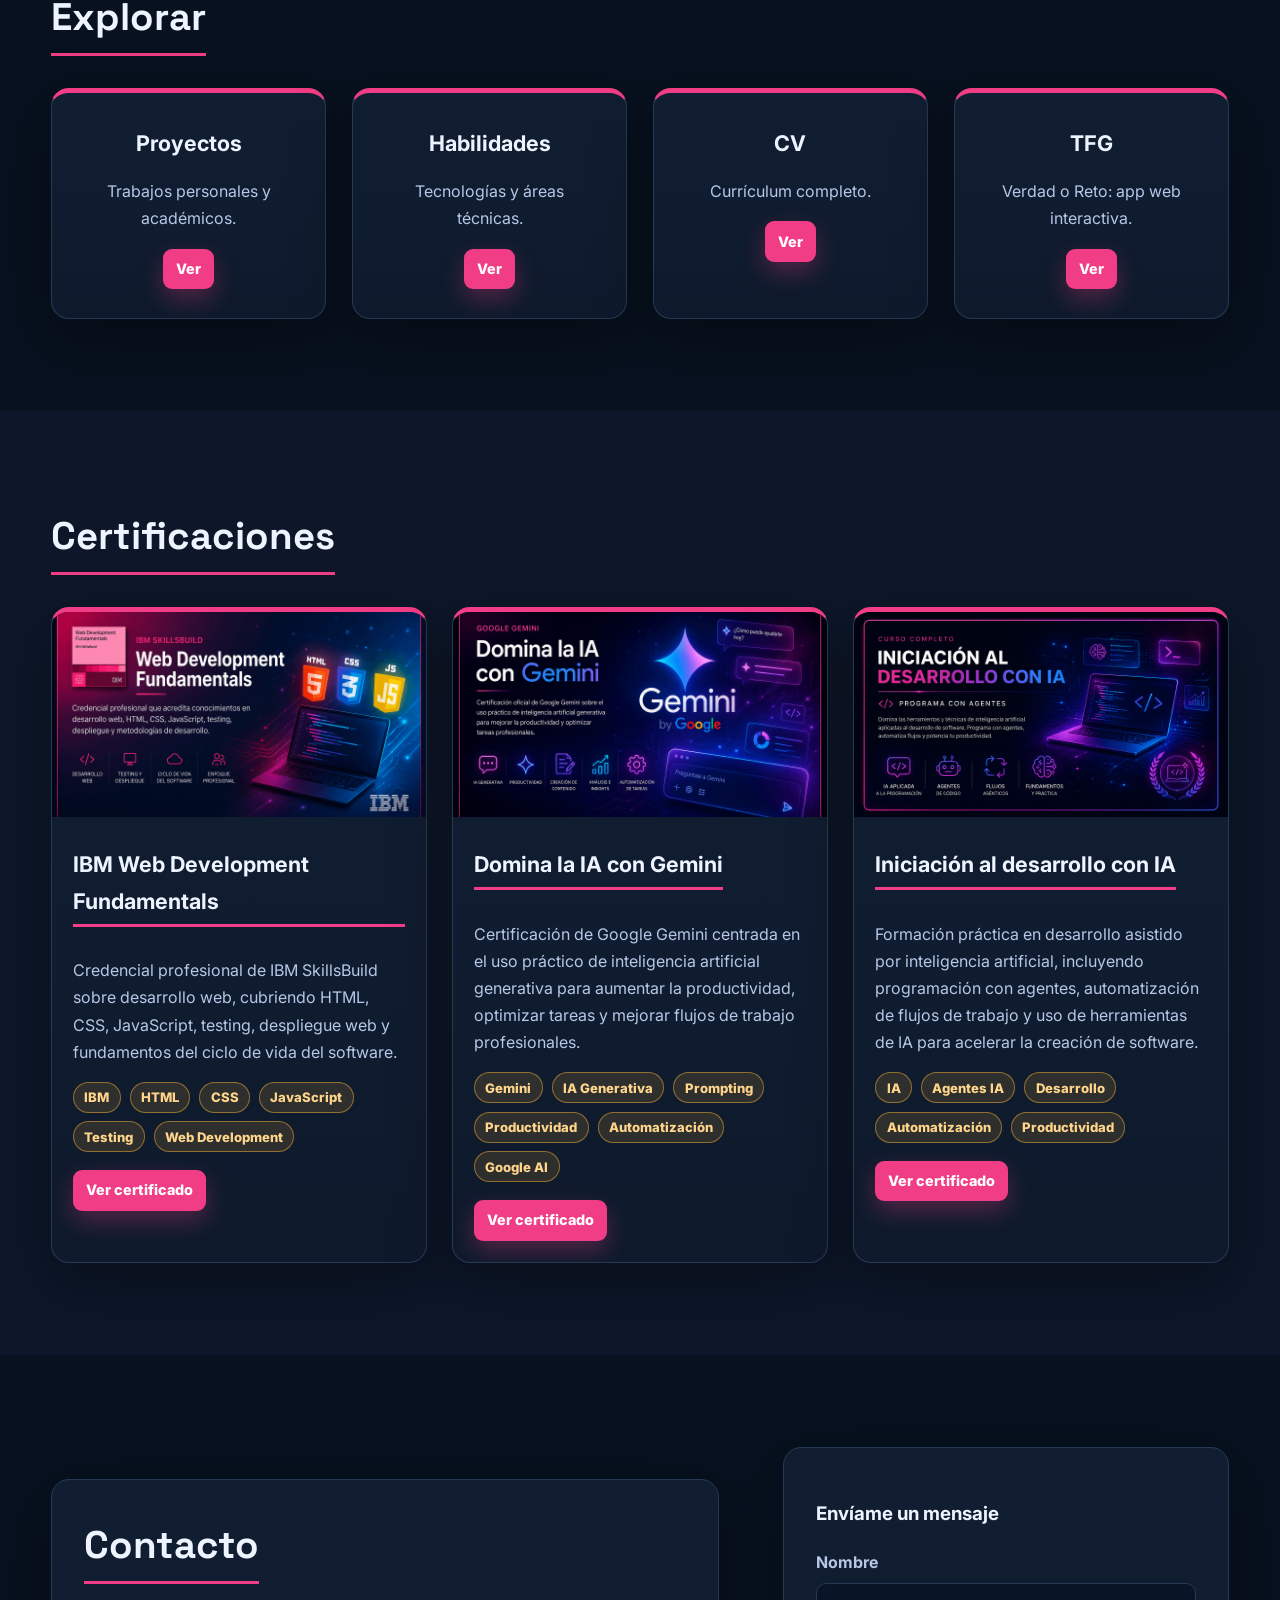
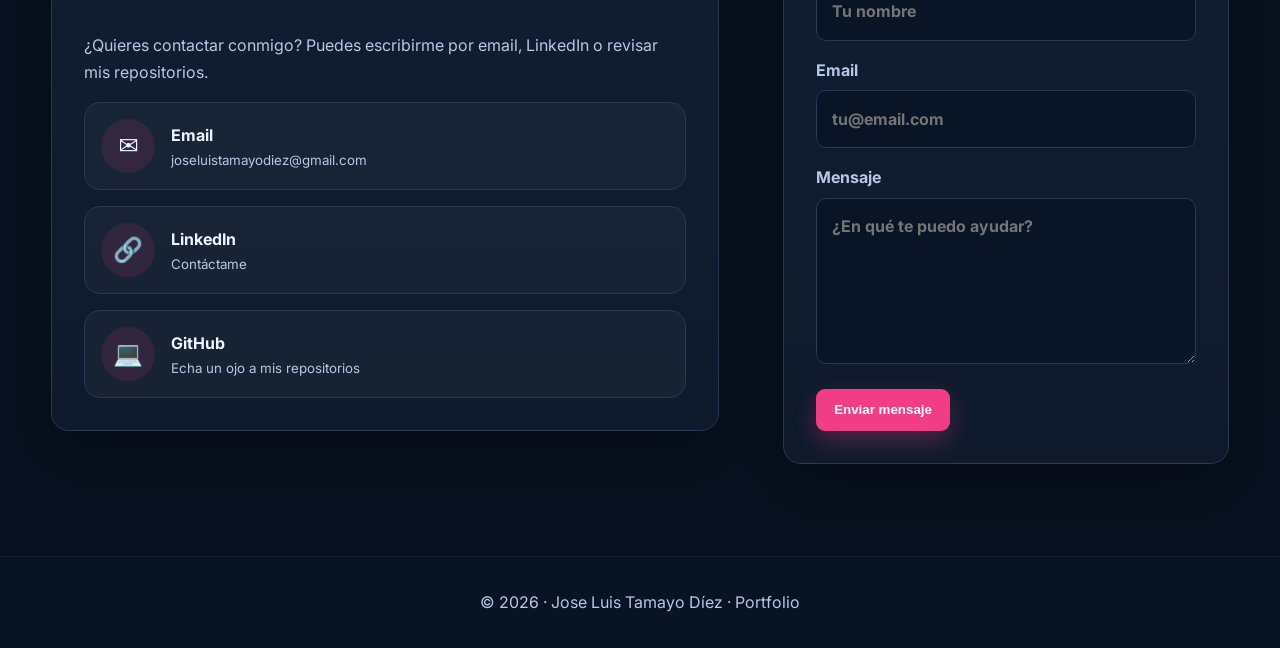
==== commit 5117436a: "agentes y nuevo certificado" ====
--- a/index.html
+++ b/index.html
@@ -173,6 +173,32 @@
             </a>
           </div>
         </article>
+        <article class="card reveal">
+          <img src="images/desarrollo-con-ia.png" alt="Iniciación al desarrollo con IA" loading="lazy">
+
+          <div class="card-body">
+            <h3>Iniciación al desarrollo con IA</h3>
+
+            <p>
+              Formación práctica en desarrollo asistido por inteligencia artificial,
+              incluyendo programación con agentes, automatización de flujos de trabajo
+              y uso de herramientas de IA para acelerar la creación de software.
+            </p>
+
+            <div class="tags">
+              <span>IA</span>
+              <span>Agentes IA</span>
+              <span>Desarrollo</span>
+              <span>Automatización</span>
+              <span>Productividad</span>
+            </div>
+
+            <a class="btn small primary cert-btn" href="pdfs/iniciacion-al-desarrollo-con-ia.pdf" target="_blank"
+              rel="noopener noreferrer">
+              Ver certificado
+            </a>
+          </div>
+        </article>
       </div>
     </div>
   </section>
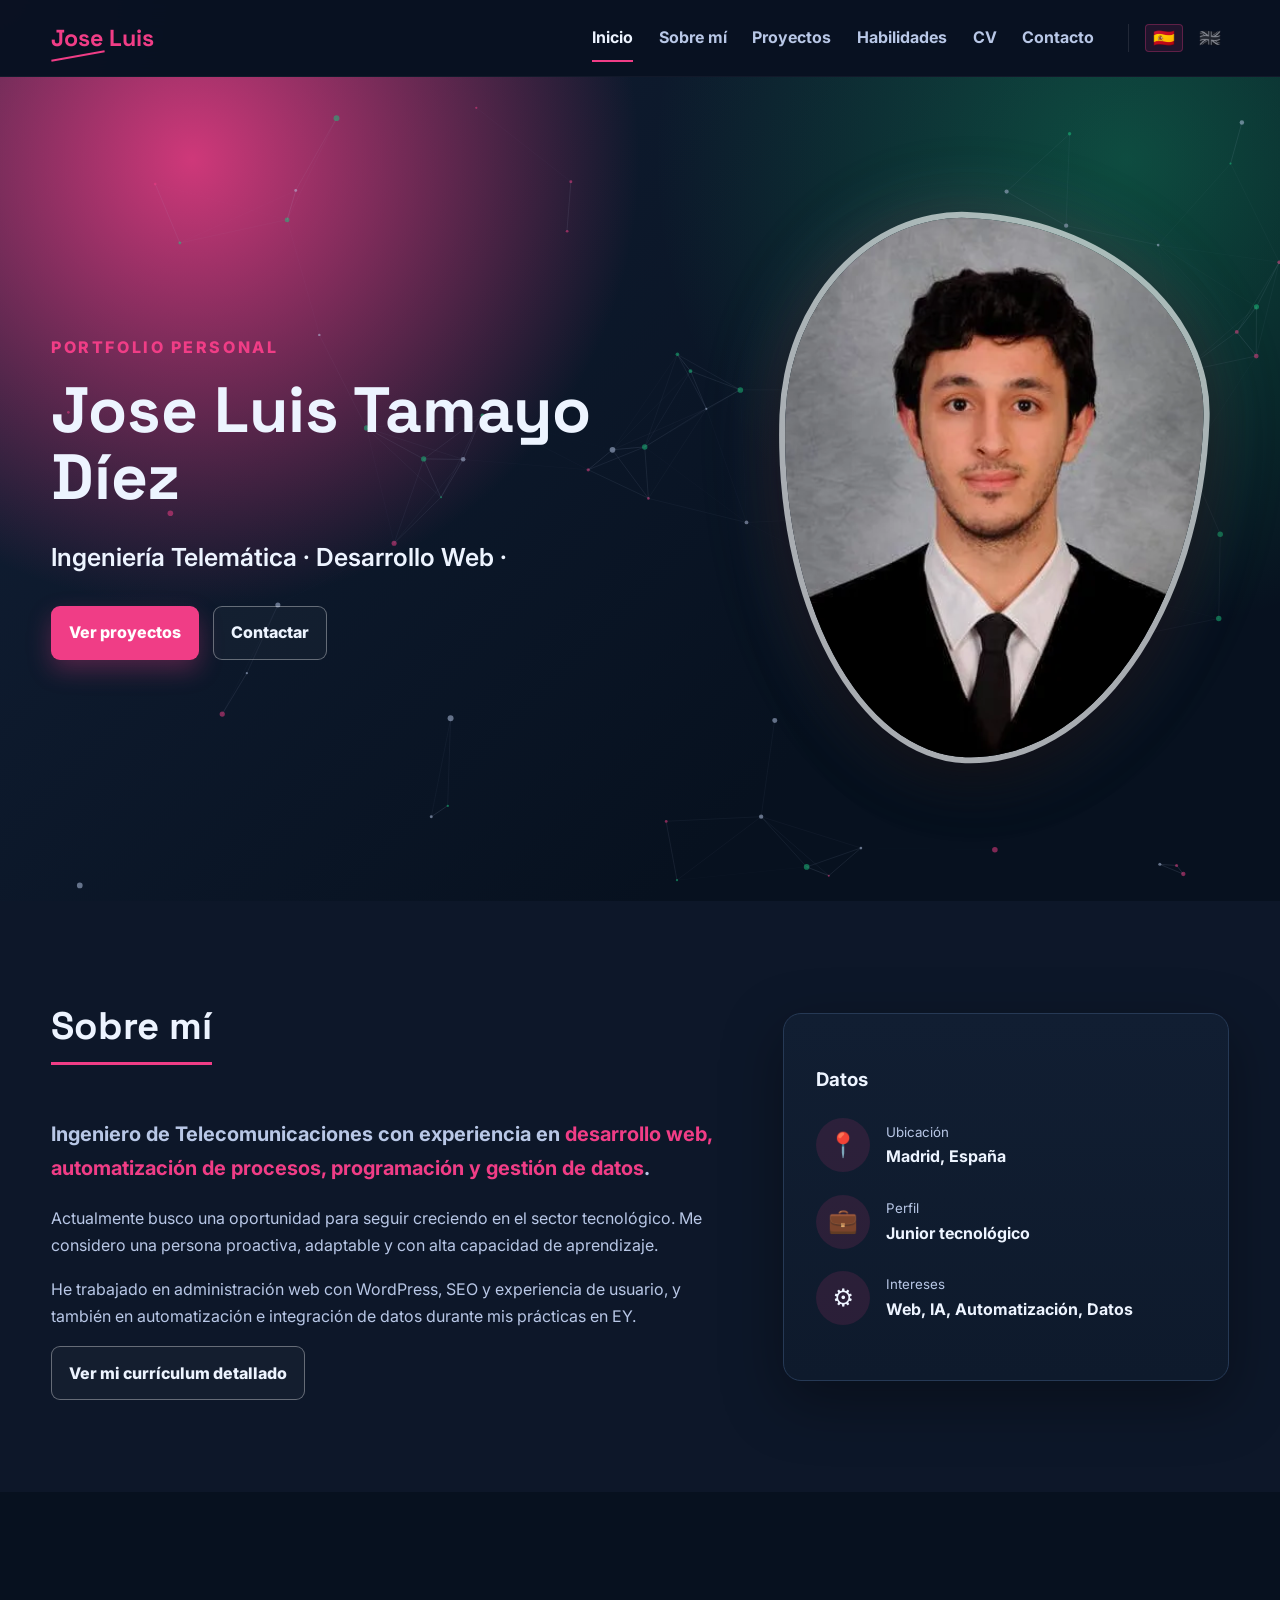
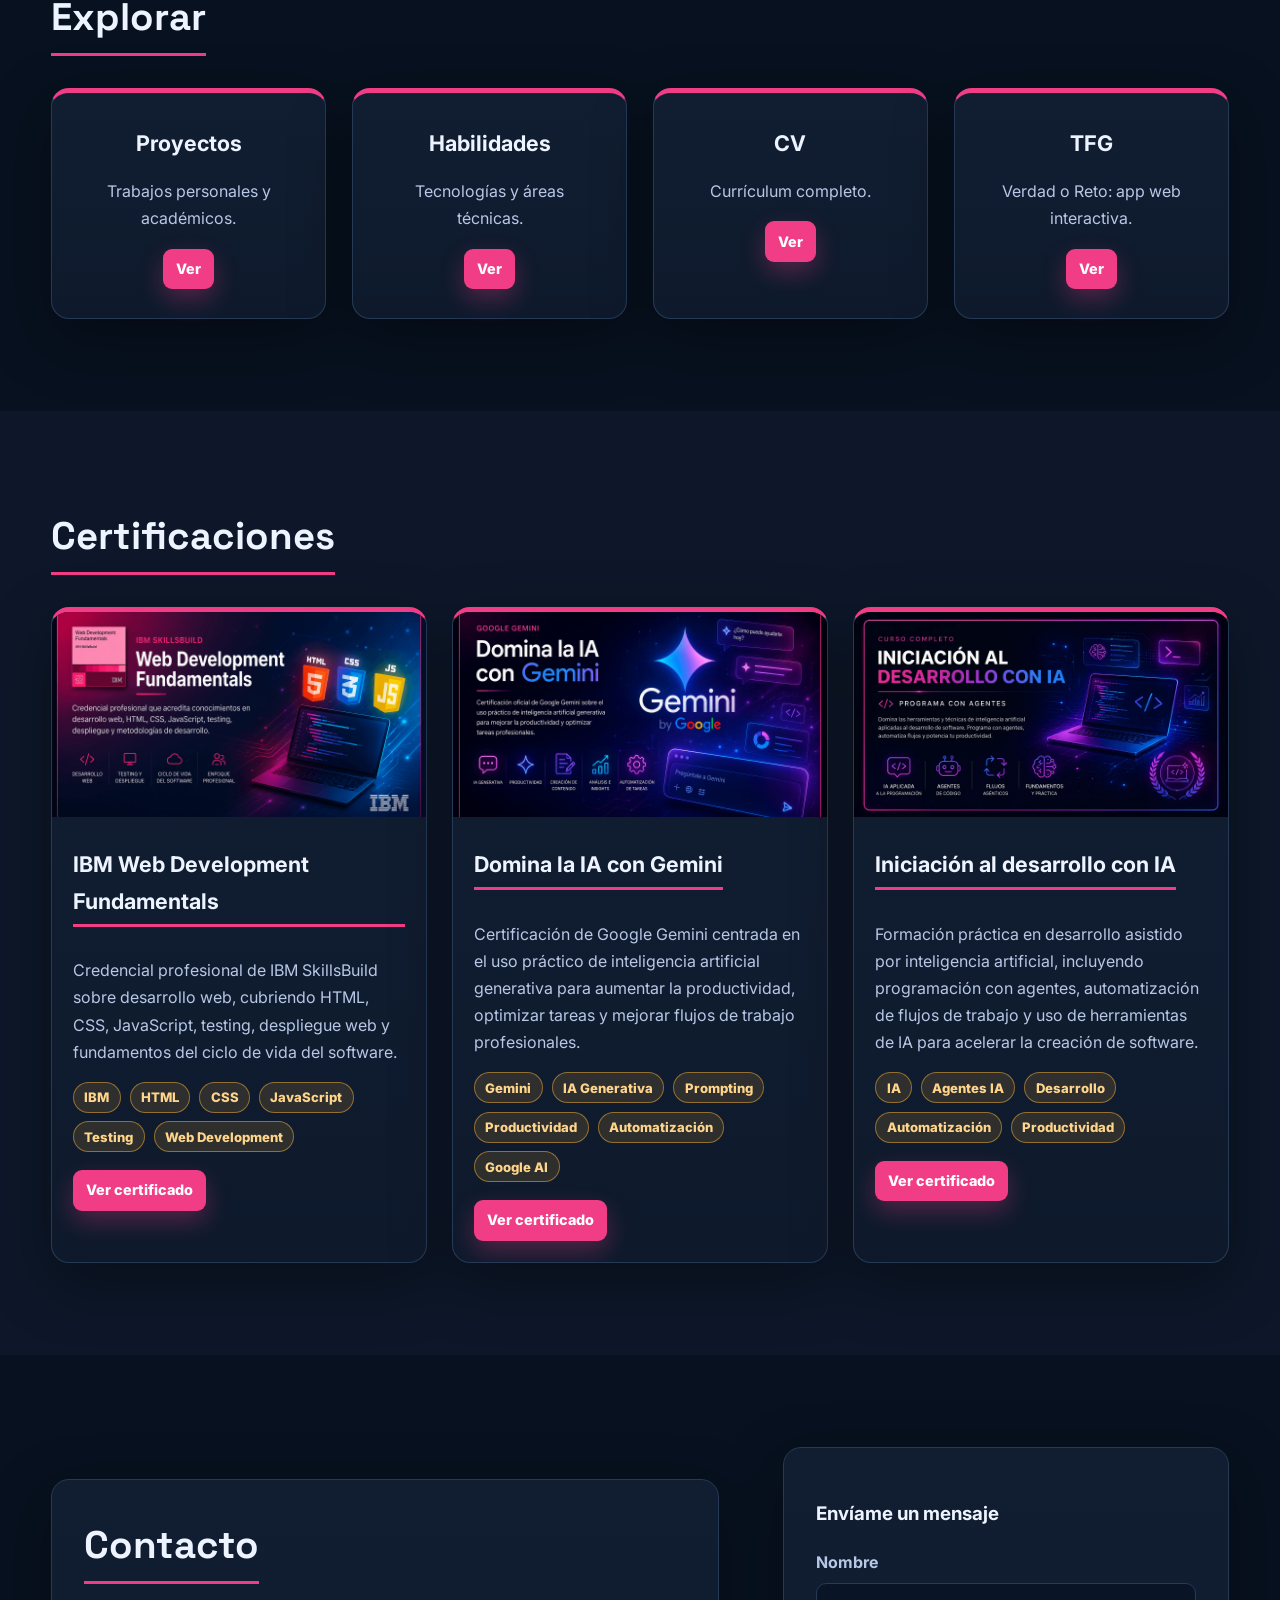
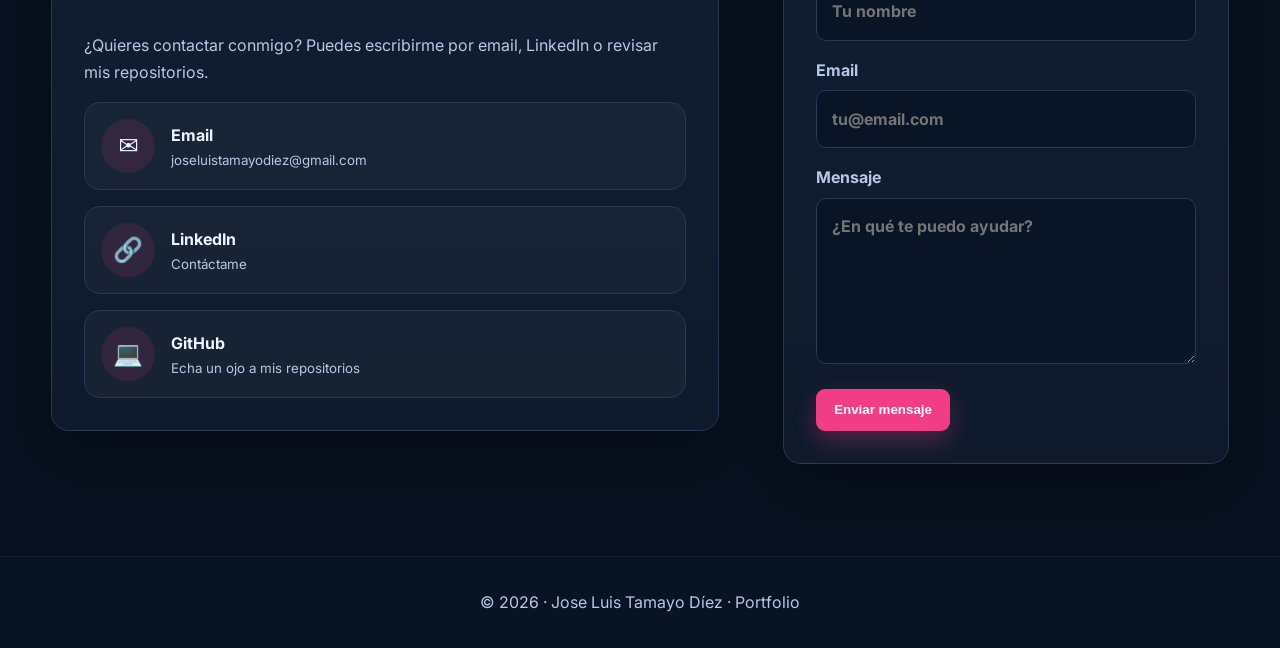
==== commit 72610864: "webp" ====
--- a/index.html
+++ b/index.html
@@ -60,7 +60,7 @@
       </div>
       <div class="hero-photo reveal">
         <div class="photo-blob">
-          <img src="images/miFoto.jpg" alt="Foto de Jose Luis" />
+          <img src="images/miFoto.webp" alt="Foto de Jose Luis" />
         </div>
       </div>
     </div>
@@ -174,7 +174,7 @@
           </div>
         </article>
         <article class="card reveal">
-          <img src="images/desarrollo-con-ia.png" alt="Iniciación al desarrollo con IA" loading="lazy">
+          <img src="images/desarrollo-con-ia.webp" alt="Iniciación al desarrollo con IA" loading="lazy">
 
           <div class="card-body">
             <h3>Iniciación al desarrollo con IA</h3>
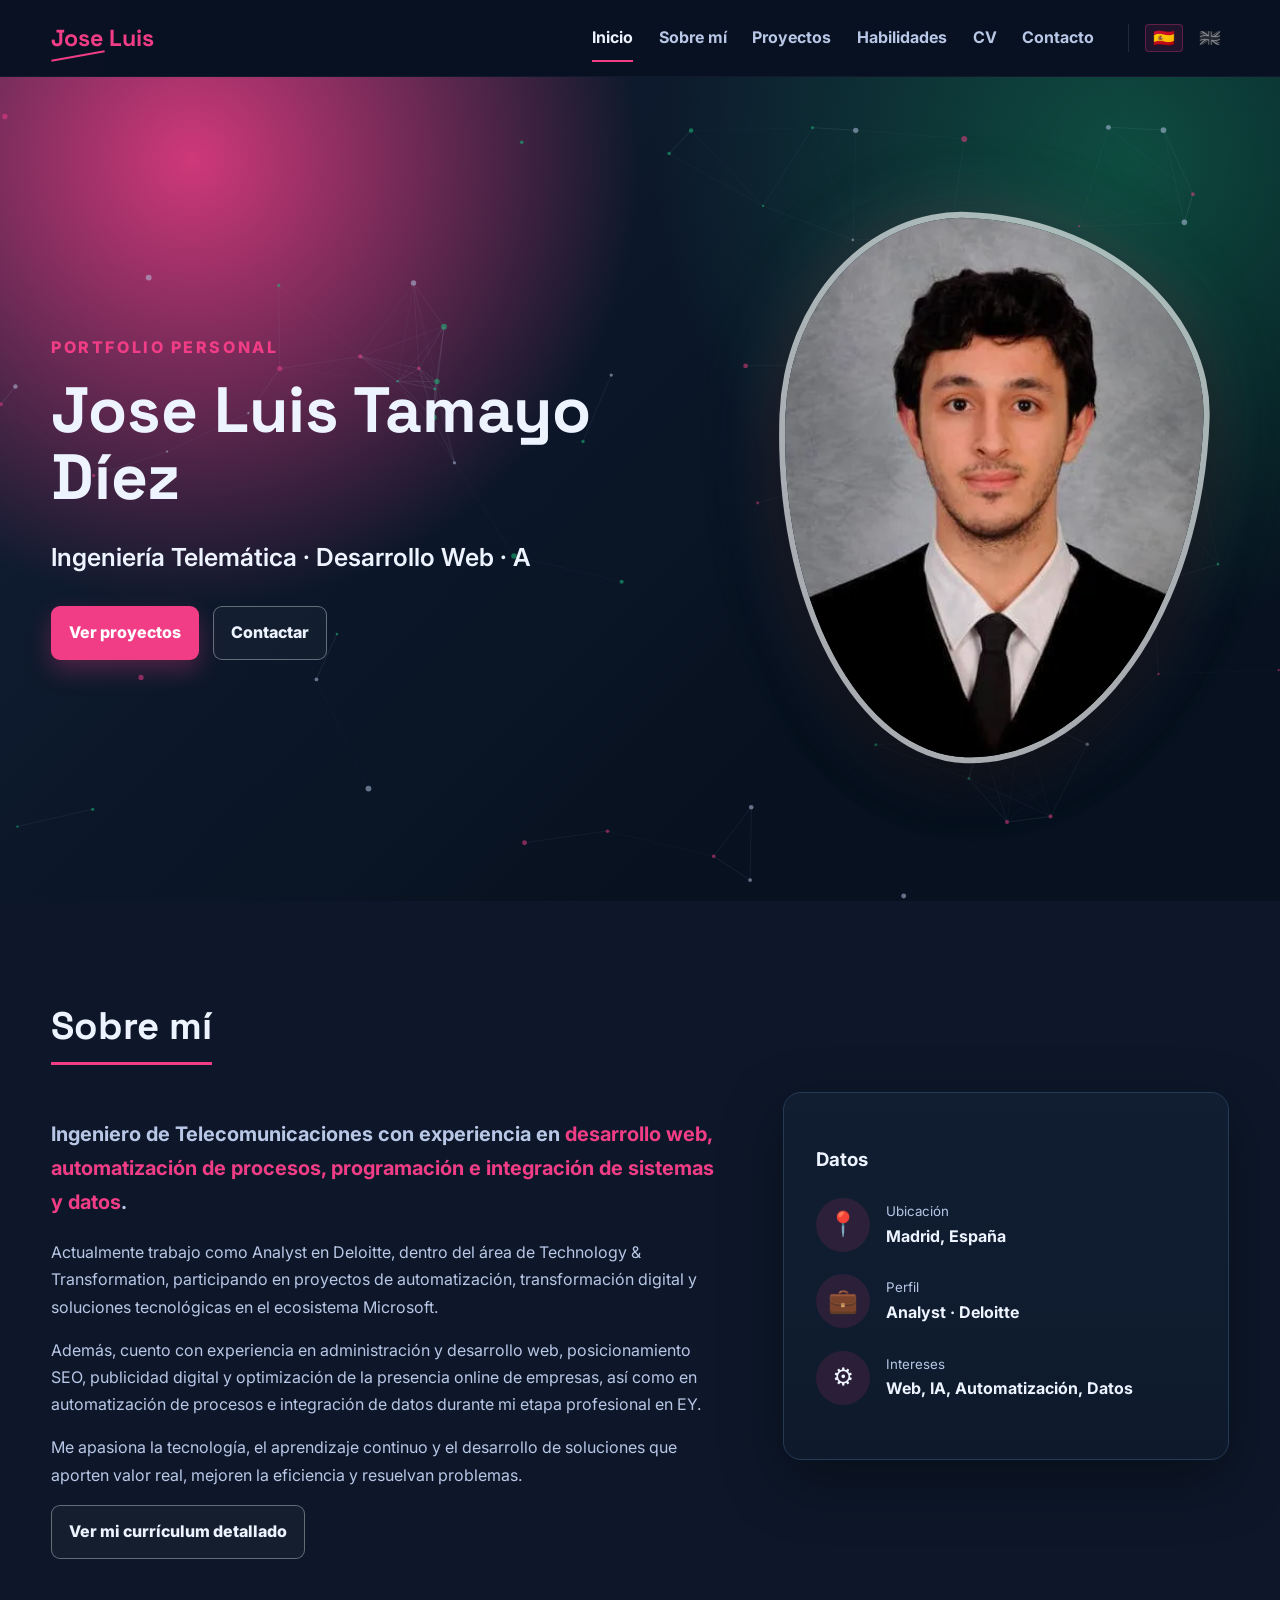
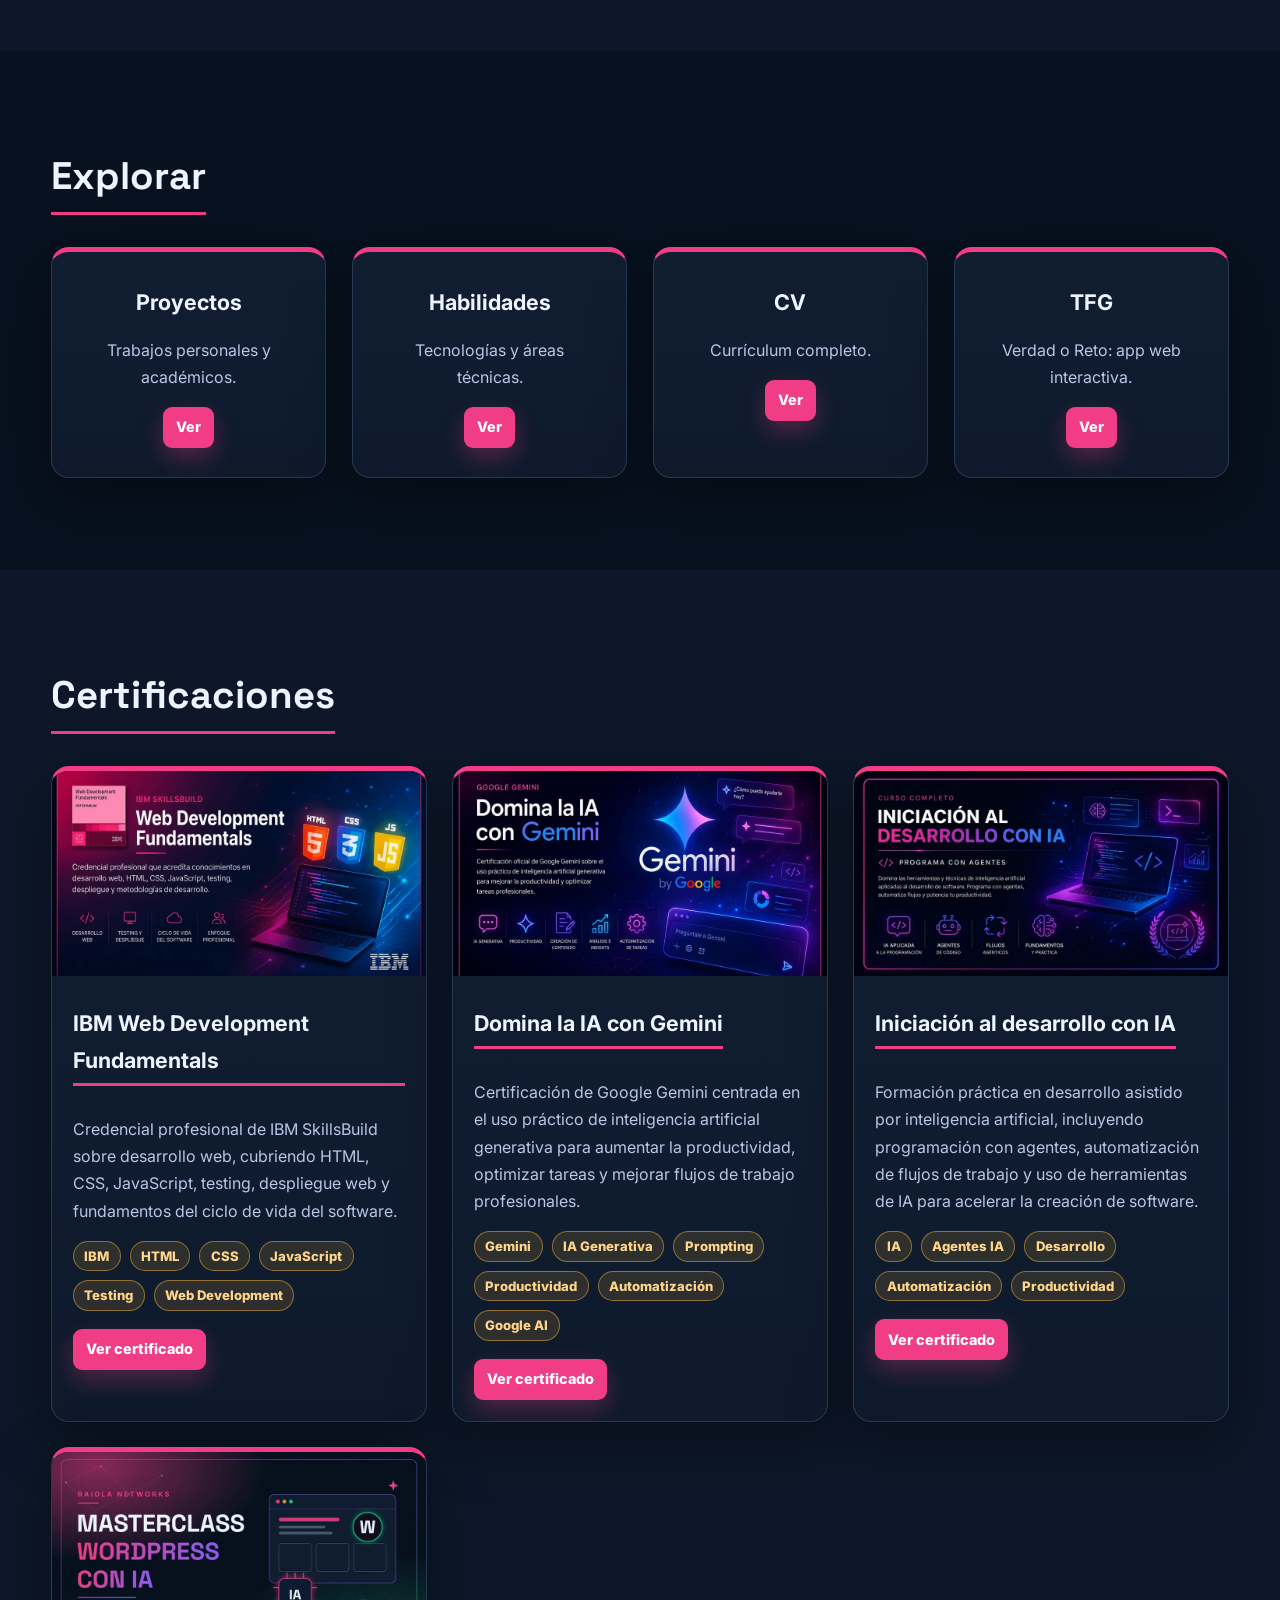
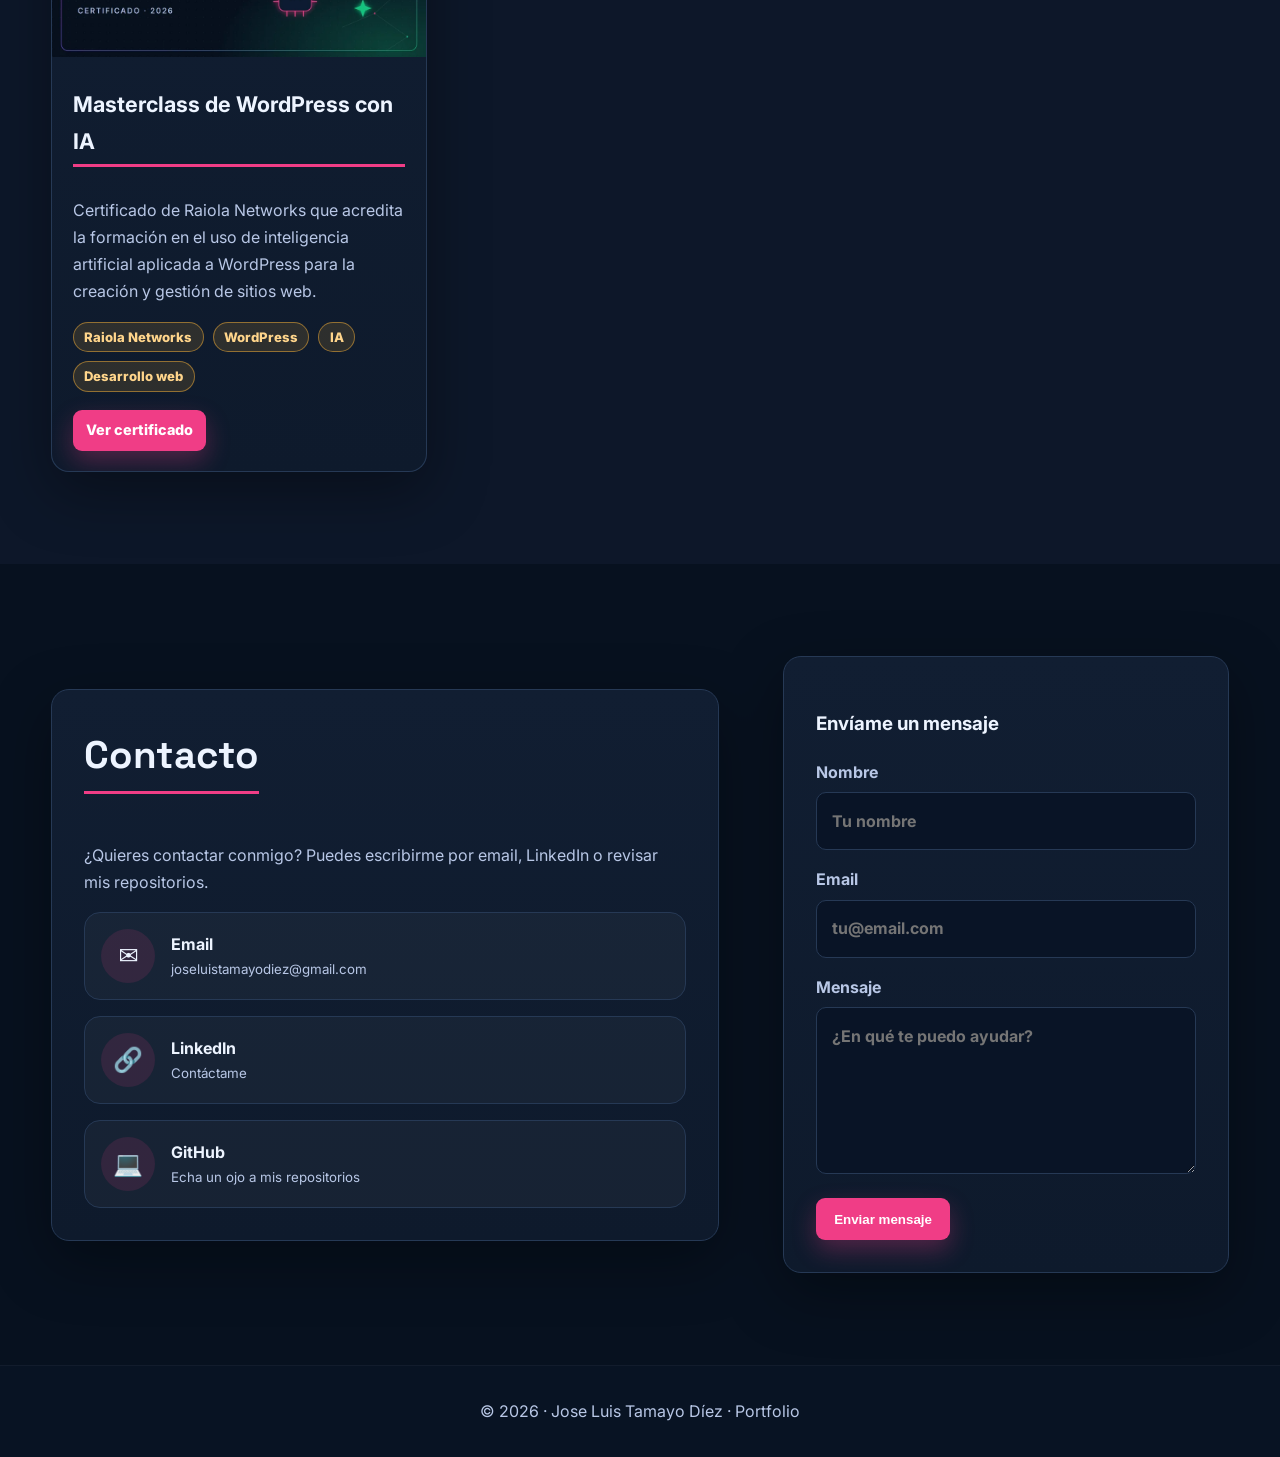
==== commit 0cd0922a: "Mejoras de SEO, rendimiento y accesibilidad + certificado WordPress con IA - Fuentes de Google carga" ====
--- a/index.html
+++ b/index.html
@@ -18,10 +18,19 @@
     rel="stylesheet">
   <link rel="stylesheet" href="css/styles.css" />
 
+  <meta property="og:type" content="website" />
+  <meta property="og:locale" content="es_ES" />
   <meta property="og:title" content="Jose Luis Tamayo Díez | Portfolio" />
-  <meta property="og:description" content="Ingeniero de Telecomunicaciones, desarrollo web, automatización y datos." />
-  <meta property="og:image" content="https://joseluistamayo.netlify.app/images/portada-compartir.webp" />
-  <meta property="og:url" content="https://joseluistamayo.netlify.app" />
+  <meta property="og:description" content="Ingeniero de Telecomunicaciones: desarrollo web, automatización y datos." />
+  <meta property="og:image" content="https://joseluistamayo.netlify.app/images/portada-compartir.jpg" />
+  <meta property="og:image:width" content="1200" />
+  <meta property="og:image:height" content="630" />
+  <meta property="og:url" content="https://joseluistamayo.netlify.app/" />
+  <meta name="twitter:card" content="summary_large_image" />
+  <link rel="canonical" href="https://joseluistamayo.netlify.app/" />
+  <link rel="alternate" hreflang="es" href="https://joseluistamayo.netlify.app/" />
+  <link rel="alternate" hreflang="en" href="https://joseluistamayo.netlify.app/index-en.html" />
+  <link rel="alternate" hreflang="x-default" href="https://joseluistamayo.netlify.app/" />
 </head>
 
 <body>
@@ -29,7 +38,7 @@
   <nav class="navbar">
     <div class="container nav-inner">
       <a class="brand" href="index.html#inicio">Jose Luis</a>
-      <button class="menu-toggle" aria-label="Abrir menú">☰</button>
+      <button class="menu-toggle" type="button" aria-label="Abrir menú" aria-expanded="false">☰</button>
       <div class="nav-links">
         <a class="active" href="index.html#inicio">Inicio</a>
         <a href="index.html#sobre-mi">Sobre mí</a>
@@ -71,11 +80,14 @@
       <div class="reveal">
         <h2>Sobre mí</h2>
         <p class="lead">Ingeniero de Telecomunicaciones con experiencia en <span>desarrollo web, automatización de
-            procesos, programación y gestión de datos</span>.</p>
-        <p>Actualmente busco una oportunidad para seguir creciendo en el sector tecnológico. Me considero una persona
-          proactiva, adaptable y con alta capacidad de aprendizaje.</p>
-        <p>He trabajado en administración web con WordPress, SEO y experiencia de usuario, y también en automatización e
-          integración de datos durante mis prácticas en EY.</p>
+            procesos, programación e integración de sistemas y datos</span>.</p>
+        <p>Actualmente trabajo como Analyst en Deloitte, dentro del área de Technology &amp; Transformation, participando
+          en proyectos de automatización, transformación digital y soluciones tecnológicas en el ecosistema Microsoft.</p>
+        <p>Además, cuento con experiencia en administración y desarrollo web, posicionamiento SEO, publicidad digital y
+          optimización de la presencia online de empresas, así como en automatización de procesos e integración de datos
+          durante mi etapa profesional en EY.</p>
+        <p>Me apasiona la tecnología, el aprendizaje continuo y el desarrollo de soluciones que aporten valor real,
+          mejoren la eficiencia y resuelvan problemas.</p>
         <a class="btn secondary" href="cv.html">Ver mi currículum detallado</a>
       </div>
       <aside class="panel reveal">
@@ -84,7 +96,7 @@
           <div><small>Ubicación</small><strong>Madrid, España</strong></div>
         </div>
         <div class="info-item"><span>💼</span>
-          <div><small>Perfil</small><strong>Junior tecnológico</strong></div>
+          <div><small>Perfil</small><strong>Analyst · Deloitte</strong></div>
         </div>
         <div class="info-item"><span>⚙️</span>
           <div><small>Intereses</small><strong>Web, IA, Automatización, Datos</strong></div>
@@ -194,6 +206,31 @@
             </div>
 
             <a class="btn small primary cert-btn" href="pdfs/iniciacion-al-desarrollo-con-ia.pdf" target="_blank"
+              rel="noopener noreferrer">
+              Ver certificado
+            </a>
+          </div>
+        </article>
+        <article class="card reveal">
+          <img src="images/cert-masterclass-wordpress-ia.webp" alt="Masterclass de WordPress con IA" loading="lazy">
+
+          <div class="card-body">
+            <h3>Masterclass de WordPress con IA</h3>
+
+            <p>
+              Certificado de Raiola Networks que acredita la formación en el uso de
+              inteligencia artificial aplicada a WordPress para la creación y gestión
+              de sitios web.
+            </p>
+
+            <div class="tags">
+              <span>Raiola Networks</span>
+              <span>WordPress</span>
+              <span>IA</span>
+              <span>Desarrollo web</span>
+            </div>
+
+            <a class="btn small primary cert-btn" href="pdfs/masterclass-wordpress-con-ia.pdf" target="_blank"
               rel="noopener noreferrer">
               Ver certificado
             </a>
@@ -232,7 +269,7 @@
     </div>
   </section>
 
-  <button id="back-to-top" title="Volver arriba">↑</button>
+  <button id="back-to-top" type="button" title="Volver arriba" aria-label="Volver arriba">↑</button>
   <footer>© 2026 · Jose Luis Tamayo Díez · Portfolio</footer>
   <script src="js/main.js"></script>
 </body>
--- a/css/styles.css
+++ b/css/styles.css
@@ -1 +1 @@
-:root{--bg:#07111f;--bg2:#0d1729;--panel:#111e32;--panel2:#0e1a2c;--txt:#edf4ff;--muted:#b8c7e6;--accent:#f03d86;--accent2:#19c37d;--gold:#d59b36;--border:#263955;--shadow:0 20px 60px rgba(0,0,0,.35)}*{box-sizing:border-box}html{scroll-behavior:smooth}body{margin:0;background:var(--bg);color:var(--txt);font-family:Inter,system-ui,sans-serif;font-size:16px;line-height:1.7}a{color:inherit;text-decoration:none}.container{width:min(1180px,92%);margin-inline:auto}.navbar{position:sticky;top:0;z-index:50;background:rgba(9,18,34,.94);backdrop-filter:blur(14px);border-bottom:1px solid rgba(255,255,255,.04)}.nav-inner{height:76px;display:flex;align-items:center;justify-content:space-between}.brand{font-family:'Space Grotesk',sans-serif;font-size:1.45rem;font-weight:700;color:var(--accent)}.brand:after{content:'';display:block;width:54px;height:2px;background:var(--accent);transform:rotate(-10deg);margin-top:-4px}.nav-links{display:flex;gap:1.6rem;align-items:center}.nav-links a{font-weight:700;color:var(--muted);position:relative}.nav-links a:hover,.nav-links .active{color:var(--txt)}.nav-links a::after{content:'';position:absolute;left:0;bottom:-10px;width:0;height:2px;background:var(--accent);transition:.25s}.nav-links a:hover::after,.nav-links .active::after{width:100%}.menu-toggle{display:none;background:none;border:0;color:var(--txt);font-size:1.8rem}.hero,.page-hero{position:relative;overflow:hidden;background:radial-gradient(circle at 15% 10%,rgba(240,61,134,.85),transparent 34%),radial-gradient(circle at 88% 10%,rgba(25,195,125,.32),transparent 35%),linear-gradient(135deg,#122037 0%,#07111f 70%)}.hero{min-height:calc(100vh - 76px);display:flex;align-items:center}.page-hero{height:320px;display:flex;align-items:center}.hero-grid{position:relative;z-index:2;display:grid;grid-template-columns:1.15fr .85fr;gap:4rem;align-items:center}.hero h1,.page-hero h1{font-family:'Space Grotesk',sans-serif;font-size:clamp(2.5rem,5vw,4.8rem);line-height:1.05;margin:.2rem 0 1rem}.page-hero .container{position:relative;z-index:2}.page-hero h1{font-size:clamp(2.7rem,5vw,4.2rem)}.subtitle{font-size:clamp(1.1rem,2vw,1.55rem);font-weight:600;color:var(--txt);min-height:2.2rem}.eyebrow{text-transform:uppercase;letter-spacing:.16em;color:var(--accent);font-weight:800}.hero-actions{display:flex;gap:.9rem;flex-wrap:wrap;margin-top:1.7rem}.btn{display:inline-flex;align-items:center;justify-content:center;border-radius:9px;padding:.78rem 1.05rem;font-weight:800;border:1px solid transparent;transition:.25s}.btn.primary{background:var(--accent);color:white;box-shadow:0 10px 25px rgba(240,61,134,.3)}.btn.primary:hover{transform:translateY(-2px);box-shadow:0 14px 34px rgba(240,61,134,.45)}.btn.secondary{border-color:rgba(255,255,255,.35);color:var(--txt);background:rgba(255,255,255,.03)}.btn.secondary:hover{border-color:var(--accent);color:white}.btn.small{padding:.45rem .75rem;font-size:.9rem}.hero-photo{display:flex;justify-content:center;align-items:center}.photo-blob{width:min(430px,100%);aspect-ratio:0.78;overflow:hidden;border:6px solid rgba(255,255,255,.65);border-radius:42% 58% 54% 46% / 38% 36% 64% 62%;box-shadow:0 25px 50px rgba(0,0,0,.45),0 0 70px rgba(240,61,134,.18),0 0 90px rgba(25,195,125,.12);transform:rotate(2deg)}.photo-blob img{width:100%;height:100%;object-fit:cover;object-position:center;transform:rotate(-2deg)scale(1.04);display:block}.section{padding:92px 0}.section-alt{background:var(--bg2)}h2{font-family:'Space Grotesk',sans-serif;font-size:clamp(2rem,3vw,2.8rem);margin:0 0 2rem;display:inline-block;position:relative}h2::after,.card h3::after{content:'';display:block;width:100%;height:3px;background:var(--accent);margin-top:.25rem}.lead{font-size:1.25rem;font-weight:700}.lead span{color:var(--accent)}p{color:var(--muted)}.two-columns{display:grid;grid-template-columns:1.2fr .8fr;gap:4rem;align-items:center}.panel,.mini-card,.card{background:linear-gradient(180deg,var(--panel),var(--panel2));border:1px solid var(--border);border-radius:18px;box-shadow:var(--shadow)}.panel{padding:2rem}.info-item{display:flex;gap:1rem;align-items:center;margin:1.4rem 0}.info-item span,.contact-card span{width:54px;height:54px;display:grid;place-items:center;border-radius:50%;background:rgba(240,61,134,.12);font-size:1.5rem}.info-item small,.contact-card small{display:block;color:var(--muted)}.info-item strong{color:var(--txt)}.cards{display:grid;gap:1.6rem}.cards.three{grid-template-columns:repeat(3,1fr)}.cards.four{grid-template-columns:repeat(4,1fr)}.mini-card{padding:1.8rem;text-align:center;border-top:5px solid var(--accent)}.mini-card h3{font-size:1.35rem;margin:.2rem 0}.card{overflow:hidden;border-top:5px solid var(--accent);transition:.25s}.card:hover{transform:translateY(-7px);border-color:rgba(240,61,134,.75)}.card img{width:100%;height:205px;object-fit:cover;background:#eaf1ff}.skill img{height:170px}.card-body{padding:1.3rem}.card h3{display:inline-block;margin:0 0 .9rem;font-size:1.35rem}.card ul{color:var(--txt);padding-left:1.2rem}.tags{display:flex;gap:.55rem;flex-wrap:wrap;margin-top:1rem}.tags span{font-size:.82rem;font-weight:800;color:#ffd58b;background:rgba(213,155,54,.16);border:1px solid rgba(213,155,54,.6);border-radius:999px;padding:.2rem .65rem}.contact-card{display:flex;align-items:center;gap:1rem;background:rgba(255,255,255,.035);border:1px solid var(--border);border-radius:16px;padding:1rem;margin-top:1rem}.contact-card:hover{border-color:var(--accent)}form label{display:block;color:var(--muted);font-weight:700;margin-bottom:1rem}input,textarea{width:100%;margin-top:.4rem;background:#091426;border:1px solid var(--border);color:var(--txt);border-radius:10px;padding:.9rem;font:inherit}input:focus,textarea:focus{outline:2px solid rgba(240,61,134,.35);border-color:var(--accent)}footer{text-align:center;padding:2rem;color:var(--muted);background:#081323;border-top:1px solid rgba(255,255,255,.04)}#back-to-top{position:fixed;right:28px;bottom:28px;width:58px;height:58px;border-radius:50%;border:0;background:var(--accent);color:white;font-size:2rem;font-weight:800;box-shadow:0 12px 30px rgba(240,61,134,.35);opacity:0;visibility:hidden;transition:.25s;z-index:40}#back-to-top.show{opacity:1;visibility:visible}.page-content{margin-top:-40px;position:relative;z-index:3;padding-bottom:80px}.cv-panel{max-width:850px;margin:auto}#particles{position:absolute;inset:0;width:100%;height:100%;opacity:.8}#mouse-glow{position:fixed;width:420px;height:420px;border-radius:50%;background:radial-gradient(circle,rgba(240,61,134,.13),transparent 60%);pointer-events:none;z-index:0;transform:translate(-50%,-50%)}.reveal{opacity:0;transform:translateY(35px);transition:opacity .7s ease,transform .7s ease}.reveal.visible{opacity:1;transform:translateY(0)}@media(max-width:900px){.menu-toggle{display:block}.nav-links{display:none;position:absolute;top:76px;left:0;right:0;background:#091222;padding:1rem 4%;flex-direction:column;align-items:flex-start}.nav-links.open{display:flex}.hero-grid,.two-columns{grid-template-columns:1fr}.cards.three,.cards.four{grid-template-columns:1fr}.hero{padding:70px 0}.hero-photo{order:-1}.photo-blob{max-width:310px}.section{padding:70px 0}.page-hero{height:260px}}.project-carousel{position:relative;width:100%;height:205px;overflow:hidden;background:#eaf1ff}.project-carousel .carousel-slide{display:none;width:100%;height:100%;object-fit:cover}.project-carousel .carousel-slide.active{display:block}.carousel-btn{position:absolute;top:50%;transform:translateY(-50%);z-index:5;width:42px;height:42px;border:0;border-radius:50%;background:rgba(255,255,255,.65);color:#0d1729;font-size:2rem;line-height:1;cursor:pointer}.carousel-btn.prev{left:10px}.carousel-btn.next{right:10px}.project-actions{display:flex;gap:.6rem;flex-wrap:wrap;margin-top:1.2rem}.cv-layout{display:grid;grid-template-columns:340px 1fr;gap:2rem;align-items:start}.cv-sidebar,.cv-main{display:flex;flex-direction:column;gap:1.5rem}.cv-profile{text-align:center}.cv-profile img{width:180px;height:180px;object-fit:cover;border-radius:50%;border:4px solid var(--accent);margin-bottom:1rem}.cv-role{color:var(--accent);font-weight:800;text-transform:uppercase;letter-spacing:.08em;font-size:.85rem;margin-bottom:.5rem}.cv-profile h2{margin:0 0 1rem;font-size:1.6rem}.cv-profile h2::after{display:none}.cv-item{padding-bottom:1.2rem;margin-bottom:1.2rem;border-bottom:1px solid rgba(255,255,255,.08)}.cv-item:last-child{border-bottom:0;margin-bottom:0;padding-bottom:0}.cv-item h4{color:var(--accent);margin:0 0 .35rem}.cv-item small{display:block;color:var(--muted);font-weight:700;margin-bottom:.75rem}.cv-item.compact{display:flex;justify-content:space-between;align-items:center}.cv-item.compact h4,.cv-item.compact small{margin:0}.cv-skills{display:grid;grid-template-columns:repeat(2,1fr);gap:1.2rem}.cv-skills h4{color:var(--accent);margin-bottom:.35rem}.cv-skills p{margin:0}.cv-main h3,.cv-sidebar h3{margin-top:0}.cv-main h3::after,.cv-sidebar h3::after{width:100%}@media(max-width:900px){.cv-layout{grid-template-columns:1fr}.cv-skills{grid-template-columns:1fr}.cv-item.compact{flex-direction:column;align-items:flex-start;gap:.3rem}.cv-profile img{width:150px;height:150px}}.cv-contact h3{padding-bottom:.8rem;border-bottom:1px solid rgba(255,255,255,.08);margin-bottom:1.2rem}.cv-contact-item{display:flex;align-items:center;gap:.9rem;color:var(--muted);margin-bottom:1rem}.cv-contact-item:last-child{margin-bottom:0}.cv-contact-item span{color:var(--accent);font-size:1.25rem;width:24px;display:inline-flex;justify-content:center}.cv-contact-item p{margin:0;line-height:1.4}.cv-contact-item:hover p{color:var(--txt)}.cert-btn{margin-top:18px}.lang-switch{display:flex;align-items:center;gap:0.5rem;margin-left:0.5rem;padding-left:1rem;border-left:1px solid rgba(255,255,255,0.1)}.lang-switch a,.lang-switch span{font-weight:700;font-size:1.1rem;padding:0.3rem 0.5rem;border-radius:4px;transition:0.2s;cursor:pointer;line-height:1;display:inline-flex;align-items:center;justify-content:center;opacity:0.5;filter:grayscale(100%)}.lang-switch a:hover{opacity:1;filter:grayscale(0%);background:rgba(255,255,255,0.05)}.lang-switch span.active{opacity:1;filter:grayscale(0%);background:rgba(240,61,134,0.1);box-shadow:inset 0 0 0 1px rgba(240,61,134,0.3)}.lang-switch a::after,.lang-switch span::after{display:none !important}@media(max-width:900px){.lang-switch{margin-left:0;padding-left:0;border-left:none;margin-top:1rem;padding-top:1rem;border-top:1px solid rgba(255,255,255,0.1);width:100%;justify-content:flex-start}}+:root{--bg:#07111f;--bg2:#0d1729;--panel:#111e32;--panel2:#0e1a2c;--txt:#edf4ff;--muted:#b8c7e6;--accent:#f03d86;--accent2:#19c37d;--gold:#d59b36;--border:#263955;--shadow:0 20px 60px rgba(0,0,0,.35)}*{box-sizing:border-box}html{scroll-behavior:smooth}body{margin:0;background:var(--bg);color:var(--txt);font-family:Inter,system-ui,sans-serif;font-size:16px;line-height:1.7}a{color:inherit;text-decoration:none}.container{width:min(1180px,92%);margin-inline:auto}.navbar{position:sticky;top:0;z-index:50;background:rgba(9,18,34,.94);backdrop-filter:blur(14px);border-bottom:1px solid rgba(255,255,255,.04)}.nav-inner{height:76px;display:flex;align-items:center;justify-content:space-between}.brand{font-family:'Space Grotesk',sans-serif;font-size:1.45rem;font-weight:700;color:var(--accent)}.brand:after{content:'';display:block;width:54px;height:2px;background:var(--accent);transform:rotate(-10deg);margin-top:-4px}.nav-links{display:flex;gap:1.6rem;align-items:center}.nav-links a{font-weight:700;color:var(--muted);position:relative}.nav-links a:hover,.nav-links .active{color:var(--txt)}.nav-links a::after{content:'';position:absolute;left:0;bottom:-10px;width:0;height:2px;background:var(--accent);transition:.25s}.nav-links a:hover::after,.nav-links .active::after{width:100%}.menu-toggle{display:none;background:none;border:0;color:var(--txt);font-size:1.8rem}.hero,.page-hero{position:relative;overflow:hidden;background:radial-gradient(circle at 15% 10%,rgba(240,61,134,.85),transparent 34%),radial-gradient(circle at 88% 10%,rgba(25,195,125,.32),transparent 35%),linear-gradient(135deg,#122037 0%,#07111f 70%)}.hero{min-height:calc(100vh - 76px);display:flex;align-items:center}.page-hero{height:320px;display:flex;align-items:center}.hero-grid{position:relative;z-index:2;display:grid;grid-template-columns:1.15fr .85fr;gap:4rem;align-items:center}.hero h1,.page-hero h1{font-family:'Space Grotesk',sans-serif;font-size:clamp(2.5rem,5vw,4.8rem);line-height:1.05;margin:.2rem 0 1rem}.page-hero .container{position:relative;z-index:2}.page-hero h1{font-size:clamp(2.7rem,5vw,4.2rem)}.subtitle{font-size:clamp(1.1rem,2vw,1.55rem);font-weight:600;color:var(--txt);min-height:2.2rem}.eyebrow{text-transform:uppercase;letter-spacing:.16em;color:var(--accent);font-weight:800}.hero-actions{display:flex;gap:.9rem;flex-wrap:wrap;margin-top:1.7rem}.btn{display:inline-flex;align-items:center;justify-content:center;border-radius:9px;padding:.78rem 1.05rem;font-weight:800;border:1px solid transparent;transition:.25s}.btn.primary{background:var(--accent);color:white;box-shadow:0 10px 25px rgba(240,61,134,.3)}.btn.primary:hover{transform:translateY(-2px);box-shadow:0 14px 34px rgba(240,61,134,.45)}.btn.secondary{border-color:rgba(255,255,255,.35);color:var(--txt);background:rgba(255,255,255,.03)}.btn.secondary:hover{border-color:var(--accent);color:white}.btn.small{padding:.45rem .75rem;font-size:.9rem}a:focus-visible,button:focus-visible{outline:2px solid var(--accent);outline-offset:3px}.hero-photo{display:flex;justify-content:center;align-items:center}.photo-blob{width:min(430px,100%);aspect-ratio:0.78;overflow:hidden;border:6px solid rgba(255,255,255,.65);border-radius:42% 58% 54% 46% / 38% 36% 64% 62%;box-shadow:0 25px 50px rgba(0,0,0,.45),0 0 70px rgba(240,61,134,.18),0 0 90px rgba(25,195,125,.12);transform:rotate(2deg)}.photo-blob img{width:100%;height:100%;object-fit:cover;object-position:center;transform:rotate(-2deg)scale(1.04);display:block}.section{padding:92px 0}.section-alt{background:var(--bg2)}h2{font-family:'Space Grotesk',sans-serif;font-size:clamp(2rem,3vw,2.8rem);margin:0 0 2rem;display:inline-block;position:relative}h2::after,.card h3::after{content:'';display:block;width:100%;height:3px;background:var(--accent);margin-top:.25rem}.lead{font-size:1.25rem;font-weight:700}.lead span{color:var(--accent)}p{color:var(--muted)}.two-columns{display:grid;grid-template-columns:1.2fr .8fr;gap:4rem;align-items:center}.panel,.mini-card,.card{background:linear-gradient(180deg,var(--panel),var(--panel2));border:1px solid var(--border);border-radius:18px;box-shadow:var(--shadow)}.panel{padding:2rem}.info-item{display:flex;gap:1rem;align-items:center;margin:1.4rem 0}.info-item span,.contact-card span{width:54px;height:54px;display:grid;place-items:center;border-radius:50%;background:rgba(240,61,134,.12);font-size:1.5rem}.info-item small,.contact-card small{display:block;color:var(--muted)}.info-item strong{color:var(--txt)}.cards{display:grid;gap:1.6rem}.cards.three{grid-template-columns:repeat(3,1fr)}.cards.four{grid-template-columns:repeat(4,1fr)}.mini-card{padding:1.8rem;text-align:center;border-top:5px solid var(--accent)}.mini-card h3{font-size:1.35rem;margin:.2rem 0}.card{overflow:hidden;border-top:5px solid var(--accent);transition:.25s}.card:hover{transform:translateY(-7px);border-color:rgba(240,61,134,.75)}.card img{width:100%;height:205px;object-fit:cover;background:#eaf1ff}.skill img{height:170px}.card-body{padding:1.3rem}.card h3{display:inline-block;margin:0 0 .9rem;font-size:1.35rem}.card ul{color:var(--txt);padding-left:1.2rem}.tags{display:flex;gap:.55rem;flex-wrap:wrap;margin-top:1rem}.tags span{font-size:.82rem;font-weight:800;color:#ffd58b;background:rgba(213,155,54,.16);border:1px solid rgba(213,155,54,.6);border-radius:999px;padding:.2rem .65rem}.contact-card{display:flex;align-items:center;gap:1rem;background:rgba(255,255,255,.035);border:1px solid var(--border);border-radius:16px;padding:1rem;margin-top:1rem}.contact-card:hover{border-color:var(--accent)}form label{display:block;color:var(--muted);font-weight:700;margin-bottom:1rem}input,textarea{width:100%;margin-top:.4rem;background:#091426;border:1px solid var(--border);color:var(--txt);border-radius:10px;padding:.9rem;font:inherit}input:focus,textarea:focus{outline:2px solid rgba(240,61,134,.35);border-color:var(--accent)}footer{text-align:center;padding:2rem;color:var(--muted);background:#081323;border-top:1px solid rgba(255,255,255,.04)}#back-to-top{position:fixed;right:28px;bottom:28px;width:58px;height:58px;border-radius:50%;border:0;background:var(--accent);color:white;font-size:2rem;font-weight:800;box-shadow:0 12px 30px rgba(240,61,134,.35);opacity:0;visibility:hidden;transition:.25s;z-index:40}#back-to-top.show{opacity:1;visibility:visible}.page-content{margin-top:-40px;position:relative;z-index:3;padding-bottom:80px}.cv-panel{max-width:850px;margin:auto}.error-panel,.thanks-panel{text-align:center;max-width:650px;margin:0 auto}.error-icon,.thanks-icon{font-size:4rem;line-height:1;margin-bottom:1rem;display:inline-block;filter:drop-shadow(0 0 20px rgba(240,61,134,.4))}.thanks-icon{color:var(--accent2);font-weight:800}.center-actions{justify-content:center;margin-top:2rem}#particles{position:absolute;inset:0;width:100%;height:100%;opacity:.8}#mouse-glow{position:fixed;width:420px;height:420px;border-radius:50%;background:radial-gradient(circle,rgba(240,61,134,.13),transparent 60%);pointer-events:none;z-index:0;transform:translate(-50%,-50%)}.reveal{opacity:0;transform:translateY(35px);transition:opacity .7s ease,transform .7s ease}.reveal.visible{opacity:1;transform:translateY(0)}@media(prefers-reduced-motion:reduce){html{scroll-behavior:auto}.reveal{opacity:1;transform:none;transition:none}}@media(max-width:900px){.menu-toggle{display:block}.nav-links{display:none;position:absolute;top:76px;left:0;right:0;background:#091222;padding:1rem 4%;flex-direction:column;align-items:flex-start}.nav-links.open{display:flex}.hero-grid,.two-columns{grid-template-columns:1fr}.cards.three,.cards.four{grid-template-columns:1fr}.hero{padding:70px 0}.hero-photo{order:-1}.photo-blob{max-width:310px}.section{padding:70px 0}.page-hero{height:260px}}.project-carousel{position:relative;width:100%;height:205px;overflow:hidden;background:#eaf1ff}.project-carousel .carousel-slide{display:none;width:100%;height:100%;object-fit:cover}.project-carousel .carousel-slide.active{display:block}.carousel-btn{position:absolute;top:50%;transform:translateY(-50%);z-index:5;width:42px;height:42px;border:0;border-radius:50%;background:rgba(255,255,255,.65);color:#0d1729;font-size:2rem;line-height:1;cursor:pointer}.carousel-btn.prev{left:10px}.carousel-btn.next{right:10px}.project-actions{display:flex;gap:.6rem;flex-wrap:wrap;margin-top:1.2rem}.cv-layout{display:grid;grid-template-columns:340px 1fr;gap:2rem;align-items:start}.cv-sidebar,.cv-main{display:flex;flex-direction:column;gap:1.5rem}.cv-profile{text-align:center}.cv-profile img{width:180px;height:180px;object-fit:cover;border-radius:50%;border:4px solid var(--accent);margin-bottom:1rem}.cv-role{color:var(--accent);font-weight:800;text-transform:uppercase;letter-spacing:.08em;font-size:.85rem;margin-bottom:.5rem}.cv-profile h2{margin:0 0 1rem;font-size:1.6rem}.cv-profile h2::after{display:none}.cv-item{padding-bottom:1.2rem;margin-bottom:1.2rem;border-bottom:1px solid rgba(255,255,255,.08)}.cv-item:last-child{border-bottom:0;margin-bottom:0;padding-bottom:0}.cv-item h4{color:var(--accent);margin:0 0 .35rem}.cv-item small{display:block;color:var(--muted);font-weight:700;margin-bottom:.75rem}.cv-item.compact{display:flex;justify-content:space-between;align-items:center}.cv-item.compact h4,.cv-item.compact small{margin:0}.cv-skills{display:grid;grid-template-columns:repeat(2,1fr);gap:1.2rem}.cv-skills h4{color:var(--accent);margin-bottom:.35rem}.cv-skills p{margin:0}.cv-main h3,.cv-sidebar h3{margin-top:0}.cv-main h3::after,.cv-sidebar h3::after{width:100%}@media(max-width:900px){.cv-layout{grid-template-columns:1fr}.cv-skills{grid-template-columns:1fr}.cv-item.compact{flex-direction:column;align-items:flex-start;gap:.3rem}.cv-profile img{width:150px;height:150px}}.cv-contact h3{padding-bottom:.8rem;border-bottom:1px solid rgba(255,255,255,.08);margin-bottom:1.2rem}.cv-contact-item{display:flex;align-items:center;gap:.9rem;color:var(--muted);margin-bottom:1rem}.cv-contact-item:last-child{margin-bottom:0}.cv-contact-item span{color:var(--accent);font-size:1.25rem;width:24px;display:inline-flex;justify-content:center}.cv-contact-item p{margin:0;line-height:1.4}.cv-contact-item:hover p{color:var(--txt)}.cert-btn{margin-top:18px}.lang-switch{display:flex;align-items:center;gap:0.5rem;margin-left:0.5rem;padding-left:1rem;border-left:1px solid rgba(255,255,255,0.1)}.lang-switch a,.lang-switch span{font-weight:700;font-size:1.1rem;padding:0.3rem 0.5rem;border-radius:4px;transition:0.2s;cursor:pointer;line-height:1;display:inline-flex;align-items:center;justify-content:center;opacity:0.5;filter:grayscale(100%)}.lang-switch a:hover{opacity:1;filter:grayscale(0%);background:rgba(255,255,255,0.05)}.lang-switch span.active{opacity:1;filter:grayscale(0%);background:rgba(240,61,134,0.1);box-shadow:inset 0 0 0 1px rgba(240,61,134,0.3)}.lang-switch a::after,.lang-switch span::after{display:none !important}@media(max-width:900px){.lang-switch{margin-left:0;padding-left:0;border-left:none;margin-top:1rem;padding-top:1rem;border-top:1px solid rgba(255,255,255,0.1);width:100%;justify-content:flex-start}}
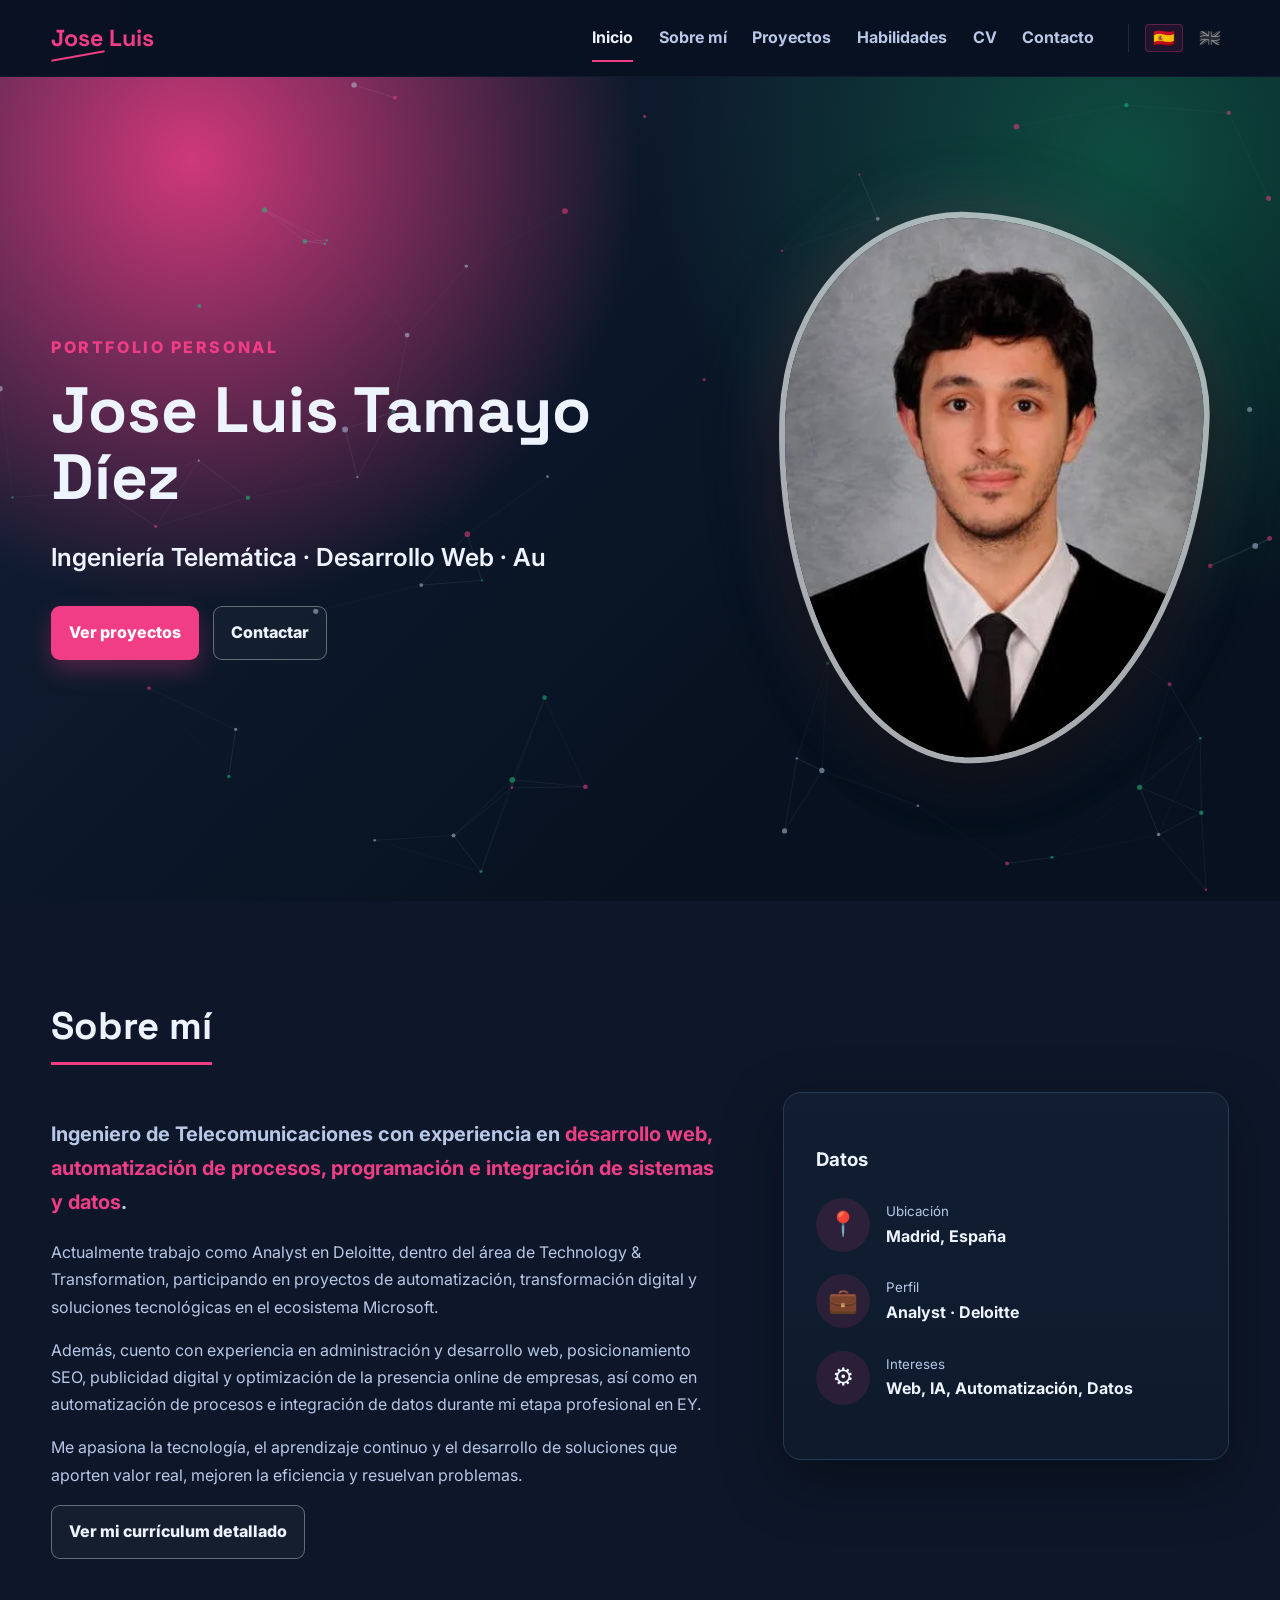
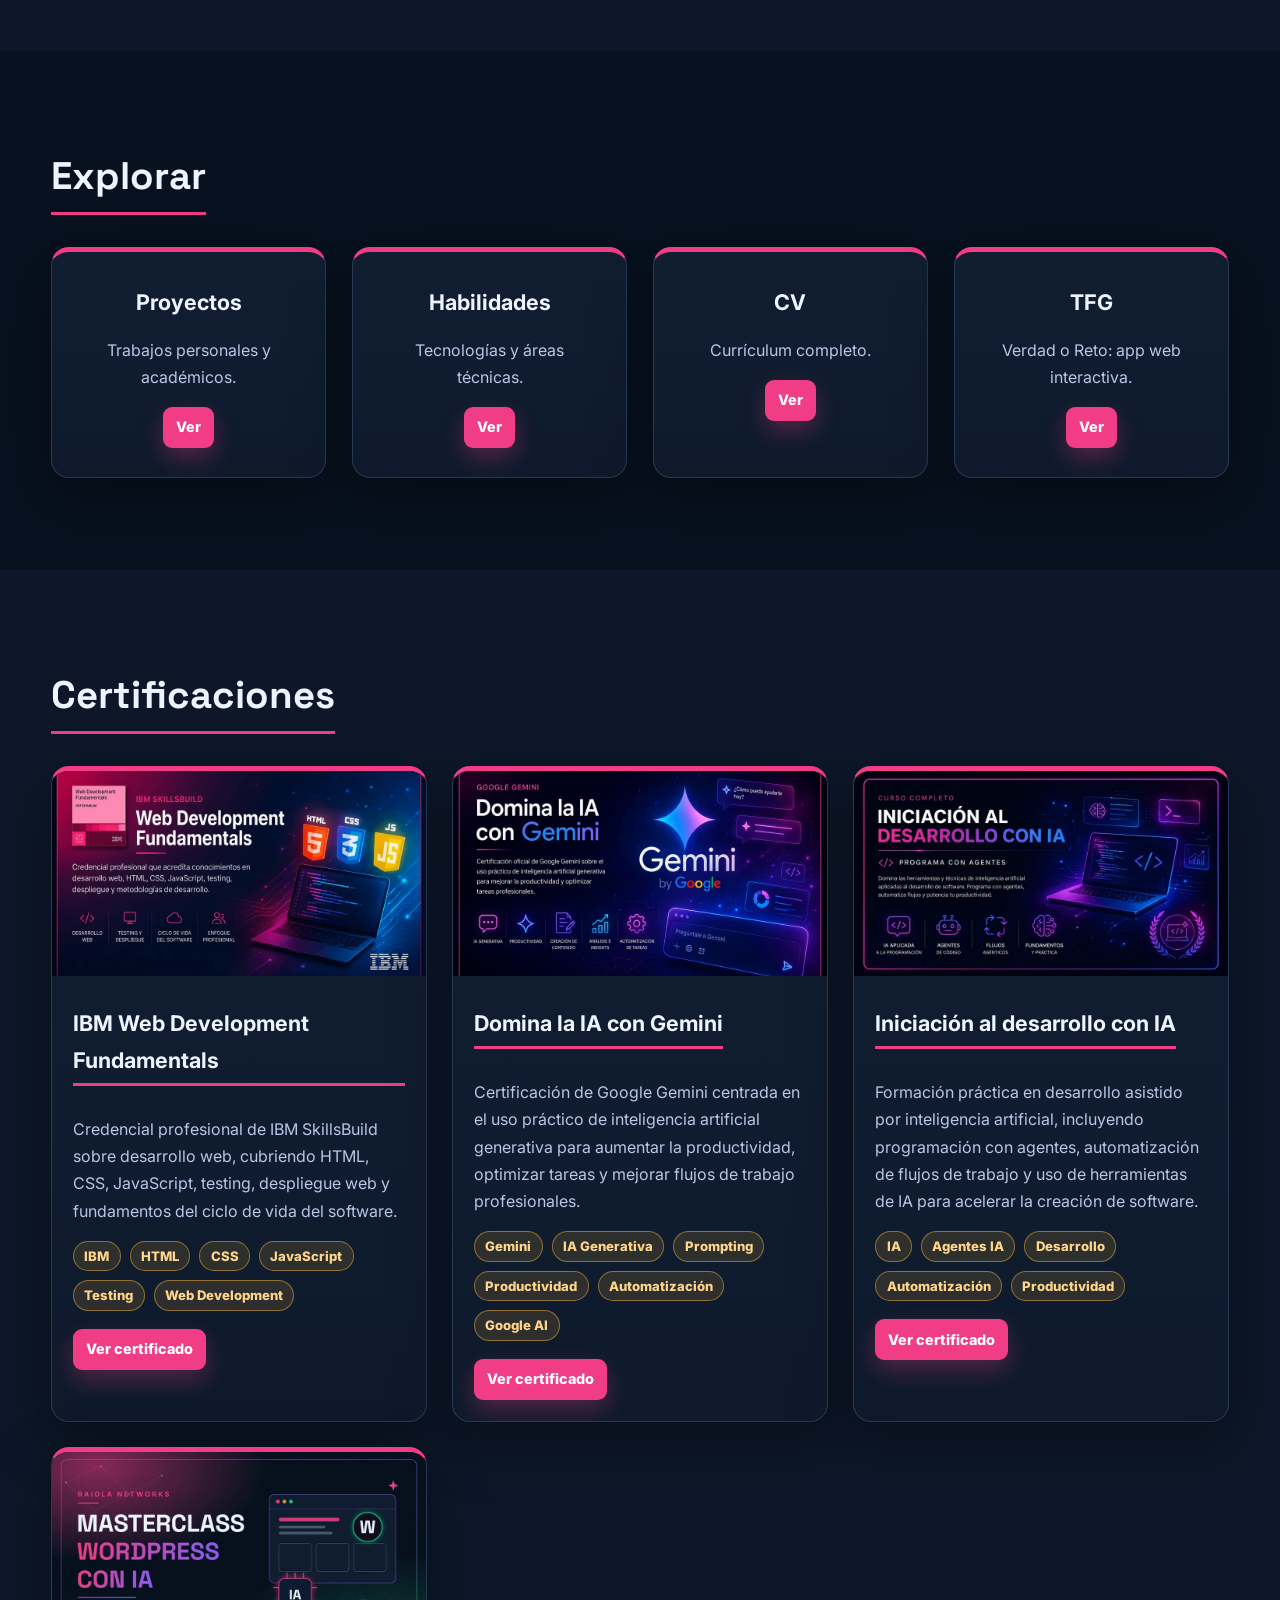
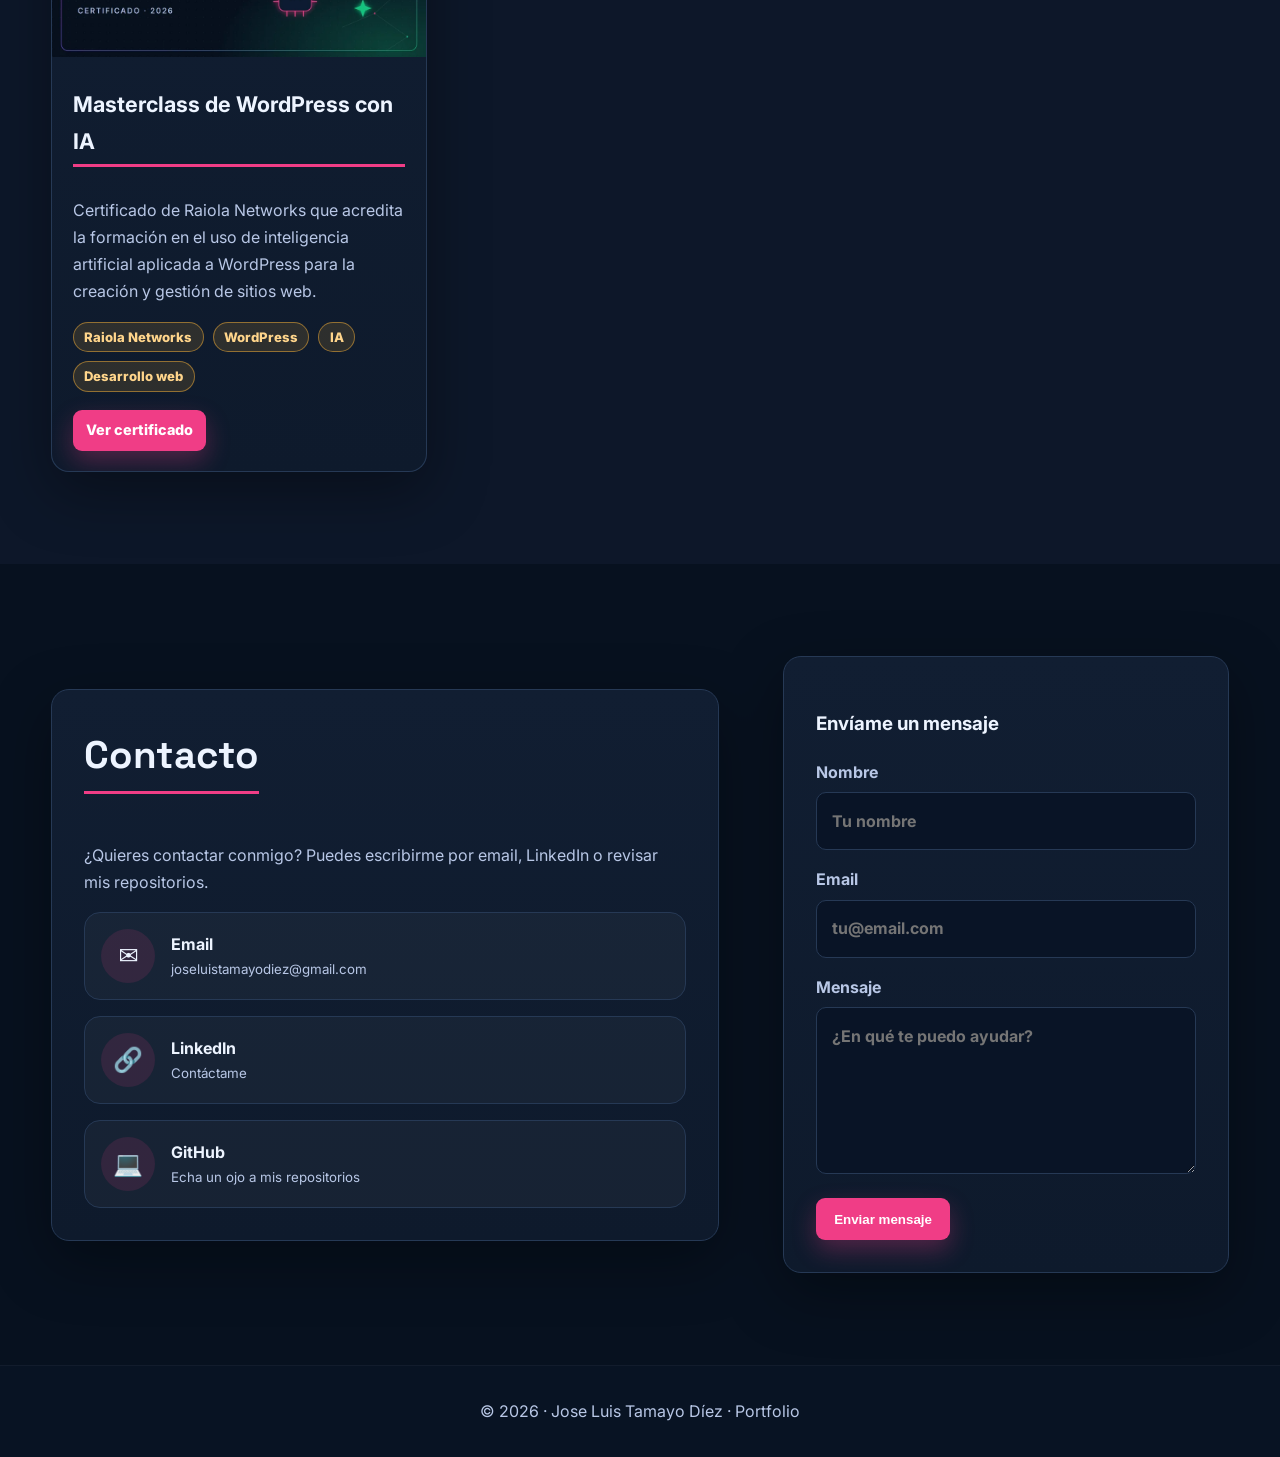
==== commit 4e60840a: "og:image con ?v=2 para forzar que LinkedIn vuelva a descargar la imagen Co-Authored-By: Claude Opus " ====
--- a/index.html
+++ b/index.html
@@ -22,7 +22,7 @@
   <meta property="og:locale" content="es_ES" />
   <meta property="og:title" content="Jose Luis Tamayo Díez | Portfolio" />
   <meta property="og:description" content="Ingeniero de Telecomunicaciones: desarrollo web, automatización y datos." />
-  <meta property="og:image" content="https://joseluistamayo.netlify.app/images/portada-compartir.jpg" />
+  <meta property="og:image" content="https://joseluistamayo.netlify.app/images/portada-compartir.jpg?v=2" />
   <meta property="og:image:width" content="1200" />
   <meta property="og:image:height" content="630" />
   <meta property="og:url" content="https://joseluistamayo.netlify.app/" />
